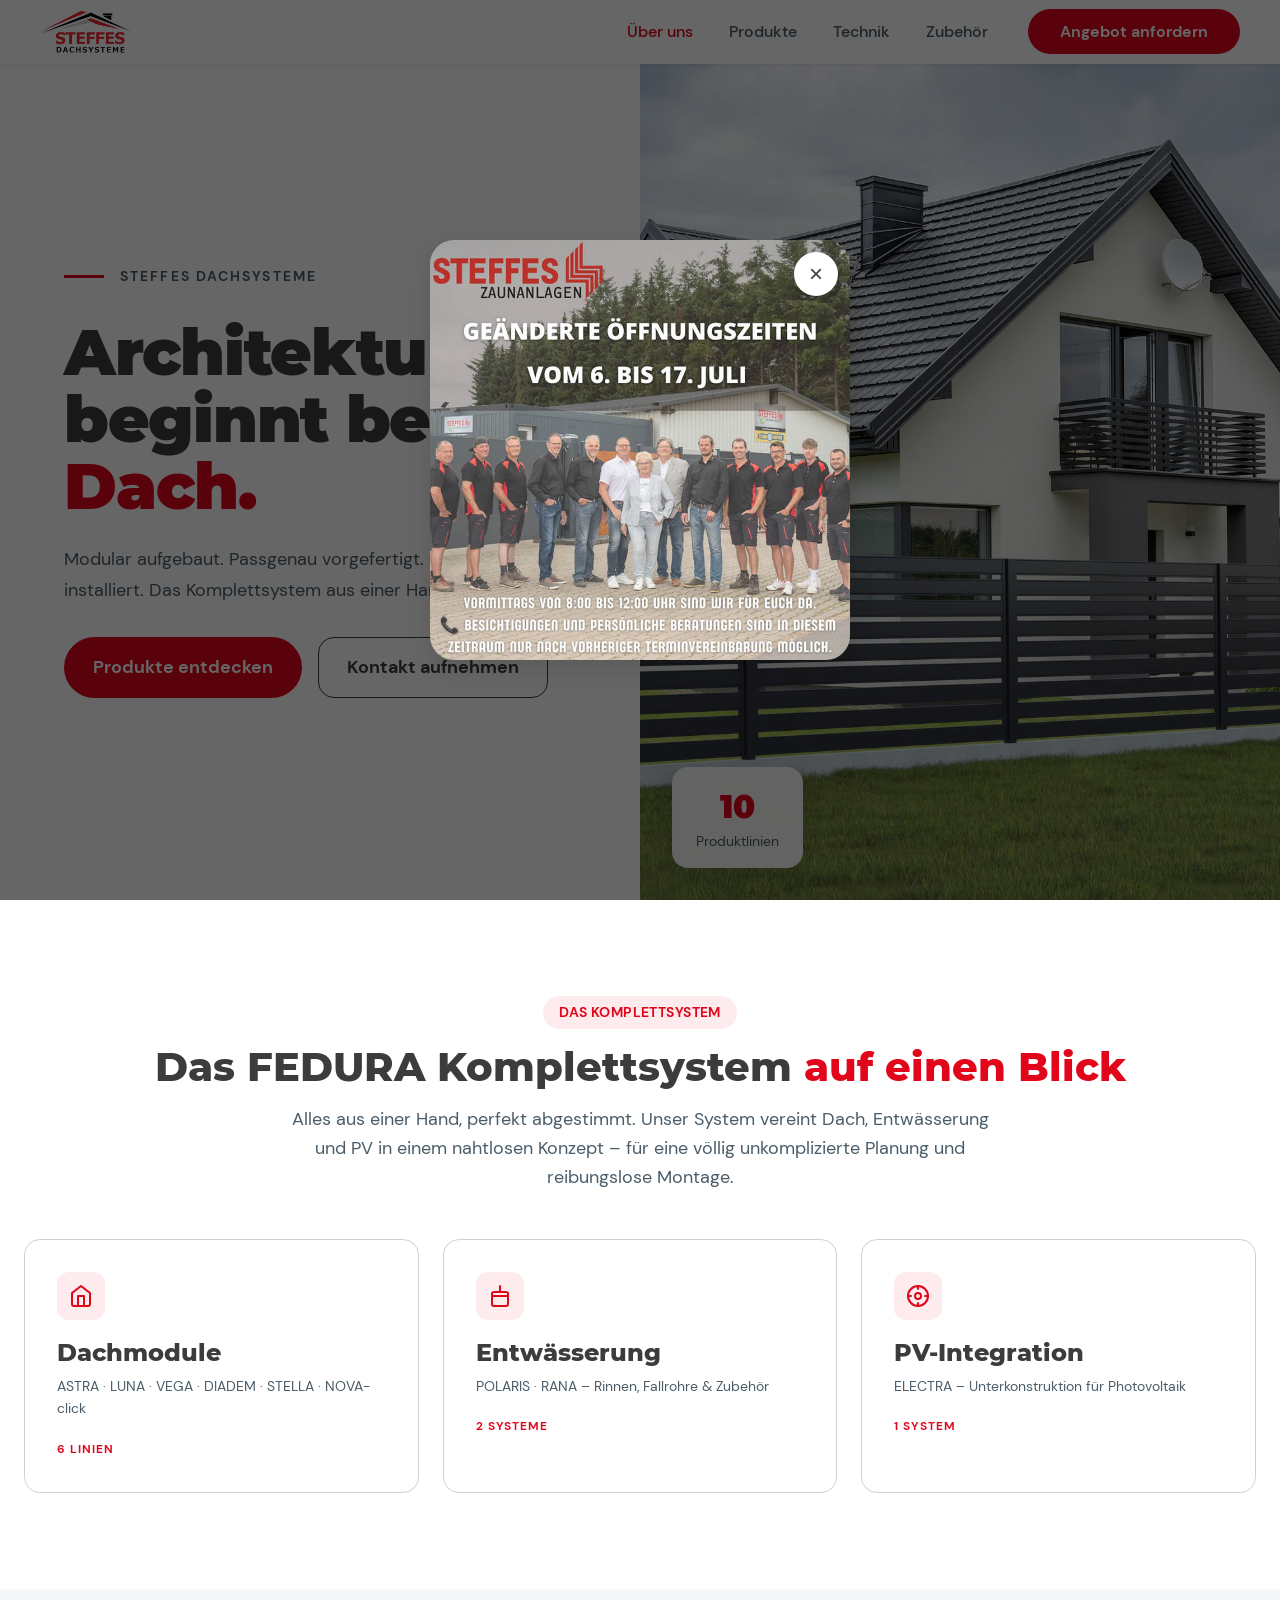
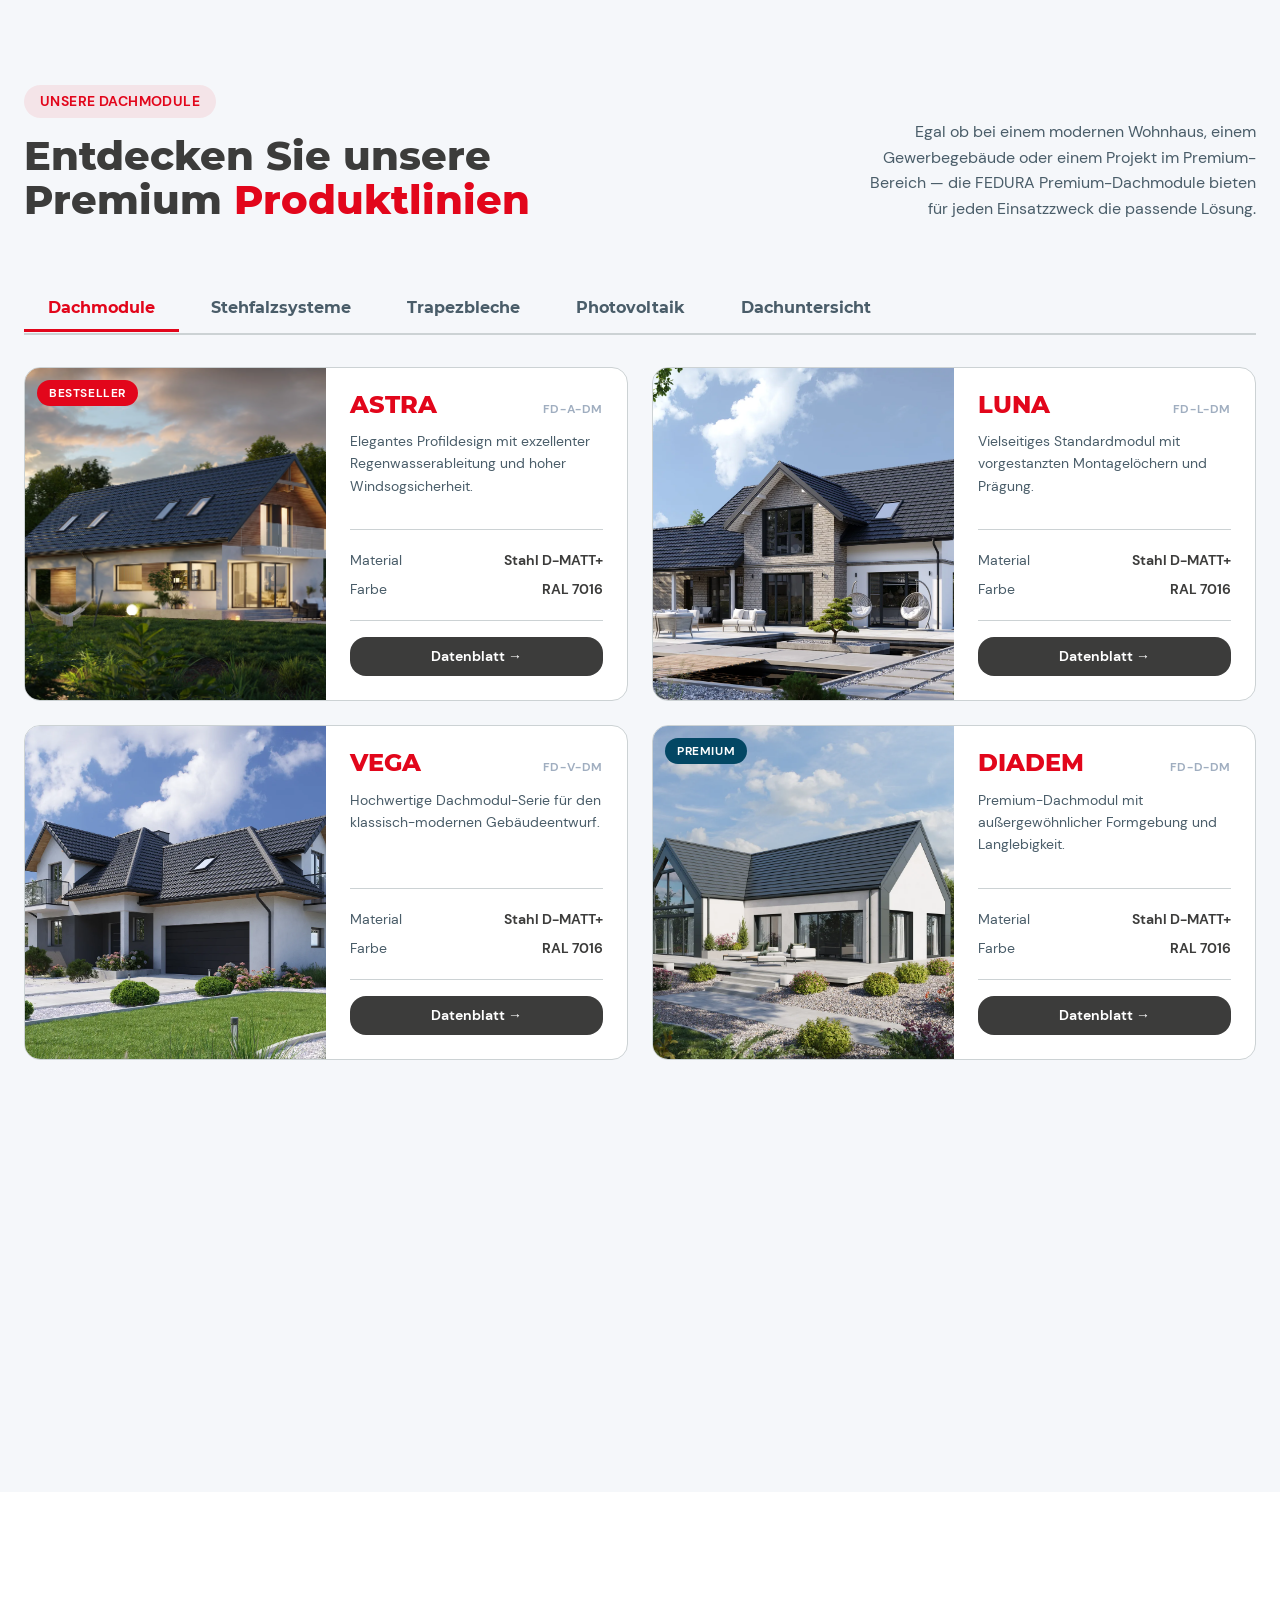
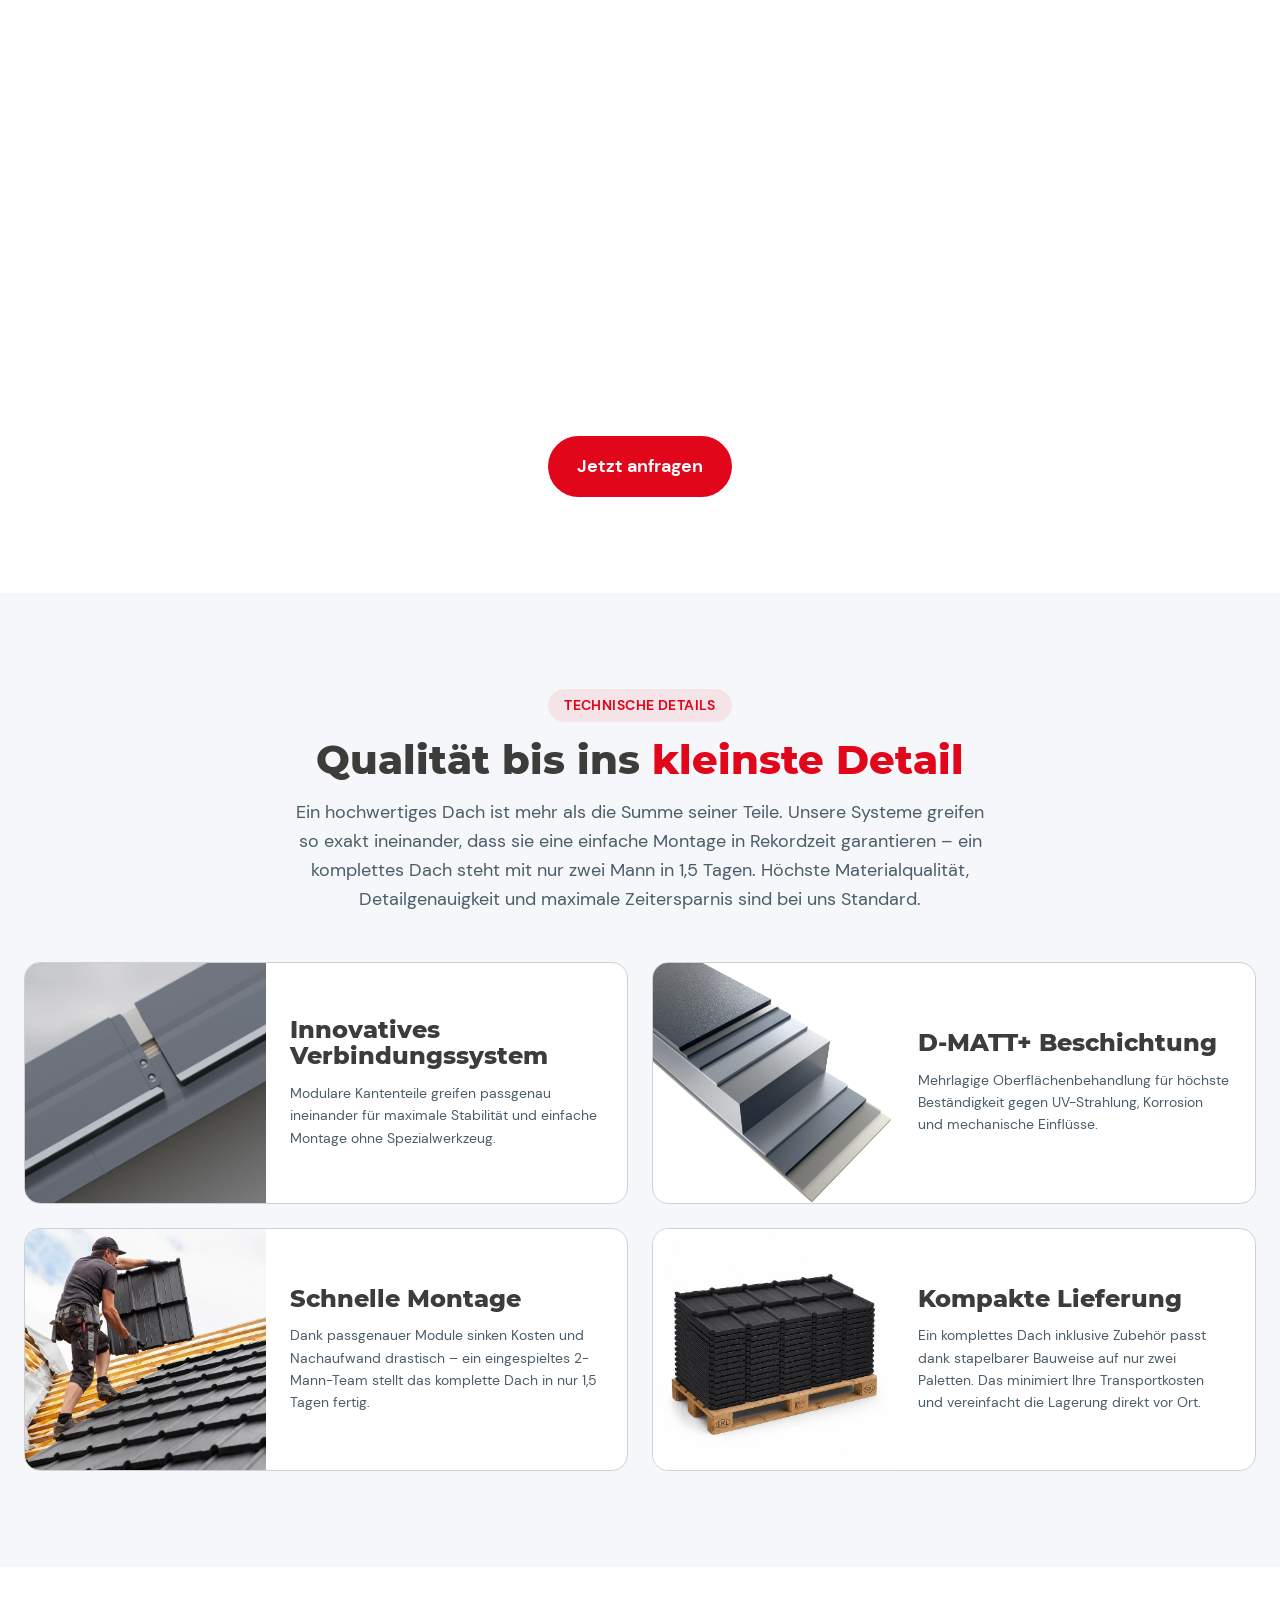
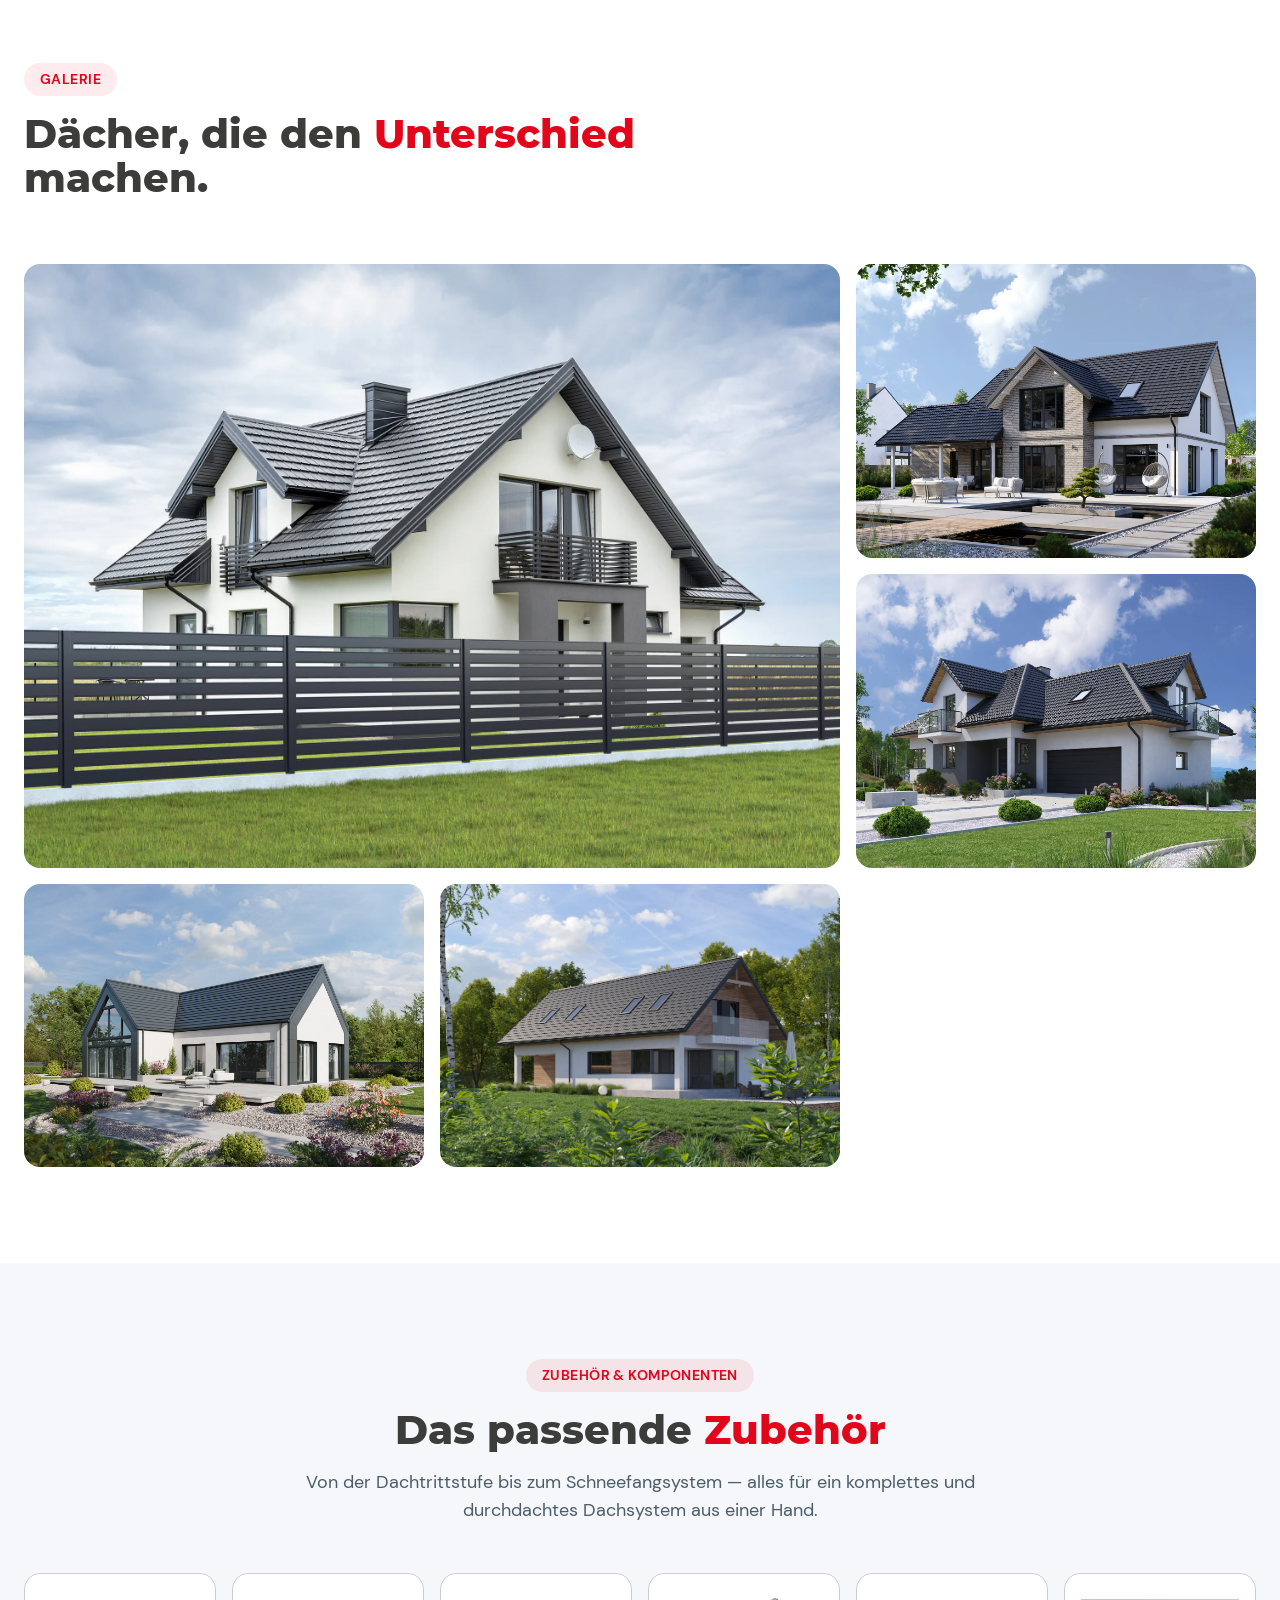
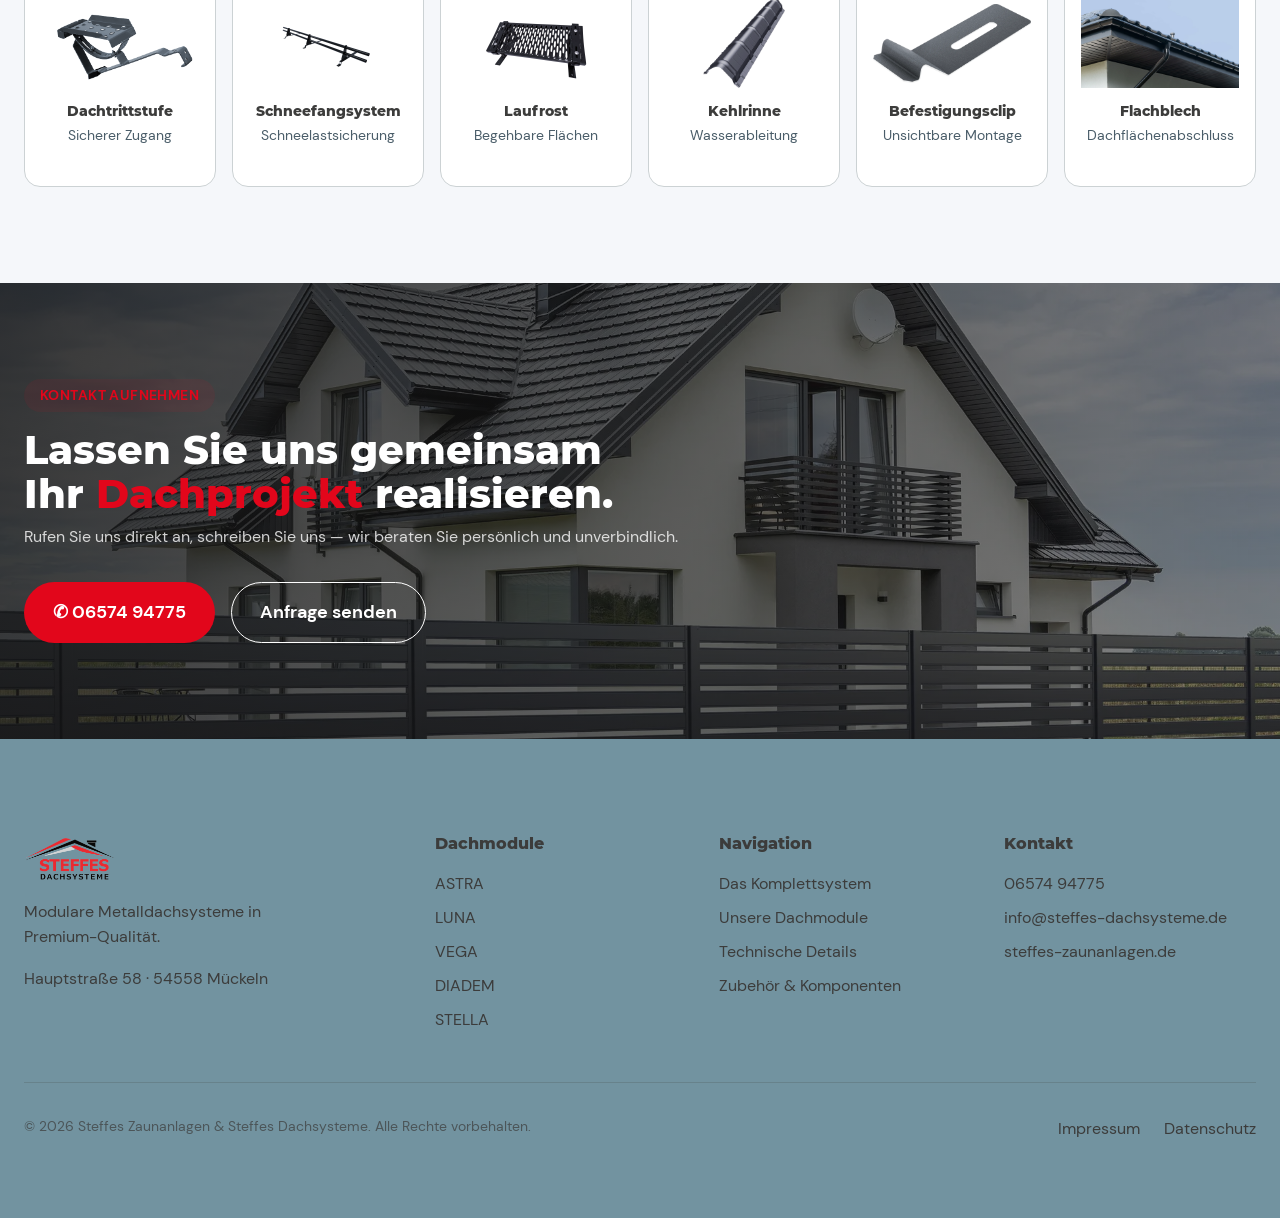
==== index.html @ bfab9d0d "fix(cache): Cache-Busting für CSS/JS via Query-Parameter (Issue #22) Nach dem Live-Deploy zeigte sic" ====
<!DOCTYPE html>
<html lang="de">
<head>
  <meta charset="UTF-8">
  <meta name="viewport" content="width=device-width, initial-scale=1.0">
  <meta name="description" content="Steffes Dachsysteme – Deutsche Handwerksqualität für modulare Metalldächer. Robust, langlebig und passgenau.">
  <title>Steffes Dachsysteme | Architektur beginnt beim Dach</title>
  <link rel="stylesheet" href="styles.css?v=20260708">

  <!-- Favicon -->
  <link rel="icon" href="images/Steffes Dachsysteme Logo freigestellt.svg" type="image/svg+xml">
  <link rel="icon" type="image/png" href="images/Steffes-dachsysteme-favicon-192px.png">
  <link rel="apple-touch-icon" href="images/Steffes-dachsysteme-favicon-192px.png">

  <!-- Canonical -->
  <link rel="canonical" href="https://steffes-dachsysteme.de/">

  <!-- Open Graph -->
  <meta property="og:type" content="website">
  <meta property="og:url" content="https://steffes-dachsysteme.de/">
  <meta property="og:title" content="Steffes Dachsysteme | Modulare Metalldächer in Premium-Qualität">
  <meta property="og:description" content="Deutsche Handwerksqualität für modulare Metalldächer. Robust, langlebig und passgenau – das FEDURA Komplettsystem aus einer Hand.">
  <meta property="og:image" content="https://steffes-dachsysteme.de/images/ASTRA-Dachmodule_Ambiente-05.webp">

  <!-- Twitter Card -->
  <meta name="twitter:card" content="summary_large_image">
  <meta name="twitter:title" content="Steffes Dachsysteme | Modulare Metalldächer">
  <meta name="twitter:description" content="Deutsche Handwerksqualität für modulare Metalldächer. Das FEDURA Komplettsystem aus einer Hand.">
  <meta name="twitter:image" content="https://steffes-dachsysteme.de/images/ASTRA-Dachmodule_Ambiente-05.webp">

  <!-- Schema.org LocalBusiness -->
  <script type="application/ld+json">
  {
    "@context": "https://schema.org",
    "@type": "LocalBusiness",
    "name": "Steffes Dachsysteme",
    "image": "https://steffes-dachsysteme.de/images/Steffes-dachsysteme-favicon-192px.png",
    "description": "Deutsche Handwerksqualität für modulare Metalldächer. Robust, langlebig und passgenau.",
    "url": "https://steffes-dachsysteme.de",
    "telephone": "+49657494775",
    "email": "info@steffes-dachsysteme.de",
    "address": {
      "@type": "PostalAddress",
      "streetAddress": "Hauptstraße 58",
      "addressLocality": "Mückeln",
      "postalCode": "54558",
      "addressCountry": "DE"
    }
  }
  </script>
</head>
<body>

  <nav class="nav" id="main-nav">
    <div class="nav__inner">
      <a href="#" class="nav__logo" id="logo-link">
        <img src="images/Steffes Dachsysteme Logo freigestellt.svg" alt="Steffes Dachsysteme Logo">
      </a>
      <ul class="nav__links" id="nav-links">
        <li><a href="#ueber" class="nav__link">Über uns</a></li>
        <li><a href="#produkte" class="nav__link">Produkte</a></li>
        <li><a href="#technik" class="nav__link">Technik</a></li>
        <li><a href="#zubehoer" class="nav__link">Zubehör</a></li>
        <li><a href="#kontakt" class="nav__cta">Angebot anfordern</a></li>
      </ul>
      <button class="nav__toggle" id="nav-toggle" aria-label="Menü öffnen">
        <span></span><span></span><span></span>
      </button>
    </div>
    <div class="nav__mobile" id="mobile-menu">
      <a href="#ueber" class="nav__mobile-link">Über uns</a>
      <a href="#produkte" class="nav__mobile-link">Produkte</a>
      <a href="#technik" class="nav__mobile-link">Technik</a>
      <a href="#zubehoer" class="nav__mobile-link">Zubehör</a>
      <a href="#kontakt" class="nav__mobile-link nav__cta">Angebot anfordern</a>
    </div>
  </nav>

  <!-- ===== HERO POPUP ===== -->
  <div class="hero-popup" id="hero-popup" role="dialog" aria-modal="true" aria-label="Geänderte Öffnungszeiten">
    <div class="hero-popup__backdrop" id="hero-popup-backdrop"></div>
    <div class="hero-popup__box">
      <button class="hero-popup__close" id="hero-popup-close" aria-label="Popup schließen" type="button">&times;</button>
      <img src="images/Hinweis-Oeffnungszeiten-Juli.png" alt="Geänderte Öffnungszeiten vom 6. bis 17. Juli" class="hero-popup__img">
    </div>
  </div>

  <!-- ===== HERO ===== -->
  <header class="hero-split" id="hero">
    <div class="hero-split__content">
      <div class="hero-split__inner">
        <div class="hero-split__kicker animate-in">
          <div class="kicker-line"></div>
          <span>STEFFES DACHSYSTEME</span>
        </div>
        <h1 class="hero-split__title animate-in">
          Architektur<br>
          beginnt beim<br>
          <span class="text-brand">Dach.</span>
        </h1>
        <p class="hero-split__desc animate-in">
          Modular aufgebaut. Passgenau vorgefertigt. Zeitsparend installiert.
          Das Komplettsystem aus einer Hand.
        </p>
        <div class="hero-split__actions animate-in">
          <a href="#produkte" class="btn btn--brand btn--large" id="hero-cta">Produkte entdecken</a>
          <a href="#kontakt" class="btn btn--outline btn--large" id="hero-contact">Kontakt aufnehmen</a>
        </div>
      </div>
    </div>
    <div class="hero-split__media">
      <img src="images/ASTRA-Dachmodule_Ambiente-05.webp" alt="ASTRA Dachmodule" class="hero-split__img">
      <div class="hero-split__media-overlay"></div>
      <div class="hero-split__floating-badge glass-card animate-in">
        <span class="floating-badge__number">10</span>
        <span class="floating-badge__label">Produktlinien</span>
      </div>
    </div>
  </header>

  <!-- ===== STATS BAR ===== -->
  <section class="badge-bar" id="ueber">
    <div class="container">
      <div class="badge-bar__grid">
        <div class="badge-bar__item animate-in"><div class="badge-bar__number" data-target="35">0</div><div class="badge-bar__text">Jahre<br>Erfahrung</div></div>
        <div class="badge-bar__divider"></div>
        <div class="badge-bar__item animate-in"><div class="badge-bar__number" data-target="4000">0</div><div class="badge-bar__text">Zufriedene<br>Kunden</div></div>
        <div class="badge-bar__divider"></div>
        <div class="badge-bar__item animate-in"><div class="badge-bar__number" data-target="3500">0</div><div class="badge-bar__text">Realisierte<br>Projekte</div></div>
        <div class="badge-bar__divider"></div>
        <div class="badge-bar__item animate-in"><div class="badge-bar__number" data-target="15">0</div><div class="badge-bar__text">Passionierte<br>Mitarbeiter</div></div>
      </div>
    </div>
  </section>

  <!-- ===== KOMPLETTSYSTEM ÜBERSICHT ===== -->
  <section class="section section--light" id="komplettsystem">
    <div class="container">
      <div class="section-header text-center animate-in">
        <span class="section-header__tag">Das Komplettsystem</span>
        <h2>Das FEDURA Komplettsystem <span class="text-brand">auf einen Blick</span></h2>
        <p class="section-header__desc">Alles aus einer Hand, perfekt abgestimmt. Unser System vereint Dach, Entwässerung und PV in einem nahtlosen Konzept – für eine völlig unkomplizierte Planung und reibungslose Montage.</p>
      </div>
      <div class="overview-grid">
        <div class="overview-card animate-in">
          <div class="overview-card__body">
            <div class="overview-card__icon">
              <svg width="24" height="24" viewBox="0 0 24 24" fill="none" stroke="currentColor" stroke-width="2" stroke-linecap="round" stroke-linejoin="round"><path d="M3 9l9-7 9 7v11a2 2 0 0 1-2 2H5a2 2 0 0 1-2-2z"/><polyline points="9 22 9 12 15 12 15 22"/></svg>
            </div>
            <h4>Dachmodule</h4>
            <p class="overview-card__list">ASTRA · LUNA · VEGA · DIADEM · STELLA · NOVA-click</p>
            <span class="overview-card__count">6 LINIEN</span>
          </div>
        </div>
        <div class="overview-card animate-in">
          <div class="overview-card__body">
            <div class="overview-card__icon">
              <svg width="24" height="24" viewBox="0 0 24 24" fill="none" stroke="currentColor" stroke-width="2" stroke-linecap="round" stroke-linejoin="round"><path d="M12 2v6"/><path d="M12 8H6a2 2 0 0 0-2 2v2h16v-2a2 2 0 0 0-2-2h-6z"/><path d="M4 12v8a2 2 0 0 0 2 2h12a2 2 0 0 0 2-2v-8"/></svg>
            </div>
            <h4>Entwässerung</h4>
            <p class="overview-card__list">POLARIS · RANA – Rinnen, Fallrohre & Zubehör</p>
            <span class="overview-card__count">2 SYSTEME</span>
          </div>
        </div>
        <div class="overview-card animate-in">
          <div class="overview-card__body">
            <div class="overview-card__icon">
              <svg width="24" height="24" viewBox="0 0 24 24" fill="none" stroke="currentColor" stroke-width="2" stroke-linecap="round" stroke-linejoin="round"><circle cx="12" cy="12" r="10"/><circle cx="12" cy="12" r="3"/><line x1="12" y1="2" x2="12" y2="5"/><line x1="12" y1="19" x2="12" y2="22"/><line x1="2" y1="12" x2="5" y2="12"/><line x1="19" y1="12" x2="22" y2="12"/></svg>
            </div>
            <h4>PV-Integration</h4>
            <p class="overview-card__list">ELECTRA – Unterkonstruktion für Photovoltaik</p>
            <span class="overview-card__count">1 SYSTEM</span>
          </div>
        </div>
      </div>
    </div>
  </section>

  <!-- ===== PREMIUM PRODUKTLINIEN ===== -->
  <section class="section section--gray" id="produkte">
    <div class="container">
      <div class="section-header animate-in">
        <div class="section-header__left">
          <span class="section-header__tag">Unsere Dachmodule</span>
          <h2>Entdecken Sie unsere Premium <span class="text-brand">Produktlinien</span></h2>
        </div>
        <p class="section-header__right-text">Egal ob bei einem modernen Wohnhaus, einem Gewerbegebäude oder einem Projekt im Premium-Bereich — die FEDURA Premium-Dachmodule bieten für jeden Einsatzzweck die passende Lösung.</p>
      </div>
      <div class="product-tabs">
        <div class="product-tabs__nav animate-in">
          <button class="product-tab active" data-tab="dachmodule">Dachmodule</button>
          <button class="product-tab" data-tab="stehfalz">Stehfalzsysteme</button>
          <button class="product-tab" data-tab="trapezbleche">Trapezbleche</button>
          <button class="product-tab" data-tab="photovoltaik">Photovoltaik</button>
          <button class="product-tab" data-tab="dachuntersicht">Dachuntersicht</button>
        </div>

        <div class="product-tabs__content active" id="tab-dachmodule">
          <div class="product-grid">
            <article class="product-tile animate-in" id="tile-astra">
              <div class="product-tile__img-wrap"><img src="images/ASTRA_Dachmodul_Ambiente-01.webp" alt="ASTRA" class="product-tile__img"><div class="product-tile__badge">Bestseller</div></div>
              <div class="product-tile__info"><div class="product-tile__header"><h3>ASTRA</h3><span class="product-tile__code">FD-A-DM</span></div><p>Elegantes Profildesign mit exzellenter Regenwasserableitung und hoher Windsogsicherheit.</p><div class="product-tile__specs"><div class="spec"><span class="spec__label">Material</span><span class="spec__value">Stahl D-MATT+</span></div><div class="spec"><span class="spec__label">Farbe</span><span class="spec__value">RAL 7016</span></div></div><a href="Kataloge/P-KA_AOS004_Metalldach_Layout_AS_2026-03-04.pdf" target="_blank" rel="noopener noreferrer" class="btn btn--primary btn--small">Datenblatt →</a></div>
            </article>
            <article class="product-tile animate-in" id="tile-luna">
              <div class="product-tile__img-wrap"><img src="images/LUNA_Dachmodul_Ambiente_01.webp" alt="LUNA" class="product-tile__img"></div>
              <div class="product-tile__info"><div class="product-tile__header"><h3>LUNA</h3><span class="product-tile__code">FD-L-DM</span></div><p>Vielseitiges Standardmodul mit vorgestanzten Montagelöchern und Prägung.</p><div class="product-tile__specs"><div class="spec"><span class="spec__label">Material</span><span class="spec__value">Stahl D-MATT+</span></div><div class="spec"><span class="spec__label">Farbe</span><span class="spec__value">RAL 7016</span></div></div><a href="Kataloge/P-KA_AOS004_Metalldach_Layout_AS_2026-03-04.pdf" target="_blank" rel="noopener noreferrer" class="btn btn--primary btn--small">Datenblatt →</a></div>
            </article>
            <article class="product-tile animate-in" id="tile-vega">
              <div class="product-tile__img-wrap"><img src="images/VEGA_Dachmodul_Ambiente-02.webp" alt="VEGA" class="product-tile__img"></div>
              <div class="product-tile__info"><div class="product-tile__header"><h3>VEGA</h3><span class="product-tile__code">FD-V-DM</span></div><p>Hochwertige Dachmodul-Serie für den klassisch-modernen Gebäudeentwurf.</p><div class="product-tile__specs"><div class="spec"><span class="spec__label">Material</span><span class="spec__value">Stahl D-MATT+</span></div><div class="spec"><span class="spec__label">Farbe</span><span class="spec__value">RAL 7016</span></div></div><a href="Kataloge/P-KA_AOS004_Metalldach_Layout_AS_2026-03-04.pdf" target="_blank" rel="noopener noreferrer" class="btn btn--primary btn--small">Datenblatt →</a></div>
            </article>
            <article class="product-tile animate-in" id="tile-diadem">
              <div class="product-tile__img-wrap"><img src="images/DIADEM_Dachmodul_Ambiente-01.webp" alt="DIADEM" class="product-tile__img"><div class="product-tile__badge product-tile__badge--teal">Premium</div></div>
              <div class="product-tile__info"><div class="product-tile__header"><h3>DIADEM</h3><span class="product-tile__code">FD-D-DM</span></div><p>Premium-Dachmodul mit außergewöhnlicher Formgebung und Langlebigkeit.</p><div class="product-tile__specs"><div class="spec"><span class="spec__label">Material</span><span class="spec__value">Stahl D-MATT+</span></div><div class="spec"><span class="spec__label">Farbe</span><span class="spec__value">RAL 7016</span></div></div><a href="Kataloge/P-KA_AOS004_Metalldach_Layout_AS_2026-03-04.pdf" target="_blank" rel="noopener noreferrer" class="btn btn--primary btn--small">Datenblatt →</a></div>
            </article>
            <article class="product-tile animate-in" id="tile-stella">
              <div class="product-tile__img-wrap"><img src="images/STELLA_Dachmodul_Ambiente_Detail-02.webp" alt="STELLA" class="product-tile__img"></div>
              <div class="product-tile__info"><div class="product-tile__header"><h3>STELLA</h3><span class="product-tile__code">FD-S-DM</span></div><p>Kompaktes Dachmodul für detaillierte architektonische Anforderungen.</p><div class="product-tile__specs"><div class="spec"><span class="spec__label">Material</span><span class="spec__value">Stahl D-MATT+</span></div><div class="spec"><span class="spec__label">Farbe</span><span class="spec__value">RAL 7016</span></div></div><a href="Kataloge/P-KA_AOS004_Metalldach_Layout_AS_2026-03-04.pdf" target="_blank" rel="noopener noreferrer" class="btn btn--primary btn--small">Datenblatt →</a></div>
            </article>
          </div>
        </div>

        <div class="product-tabs__content" id="tab-stehfalz">
          <div class="product-grid">
            <article class="product-tile animate-in" id="tile-nova">
              <div class="product-tile__img-wrap"><img src="images/NOVA-click_Stehfalz_Ambiente-01.webp" alt="NOVA-click" class="product-tile__img"><div class="product-tile__badge">Innovation</div></div>
              <div class="product-tile__info"><div class="product-tile__header"><h3>NOVA-click</h3><span class="product-tile__code">Stehfalz</span></div><p>Innovatives Click-System für schnelle Montage. Erhältlich in Standard, Trapez und Mikrowellen-Profil.</p><div class="product-tile__specs"><div class="spec"><span class="spec__label">System</span><span class="spec__value">Click-Verbindung</span></div><div class="spec"><span class="spec__label">Profile</span><span class="spec__value">6 Varianten</span></div></div><a href="Kataloge/NOVA Click.pdf" target="_blank" rel="noopener noreferrer" class="btn btn--primary btn--small">Datenblatt →</a></div>
            </article>
          </div>
        </div>

         <div class="product-tabs__content" id="tab-trapezbleche">
          <div class="product-grid">
            <article class="product-tile animate-in" id="tile-trapez">
              <div class="product-tile__img-wrap"><img src="images/trapezbleche.webp" alt="Trapezbleche" class="product-tile__img"><div class="product-tile__badge">Innovation</div></div>
              <div class="product-tile__info"><div class="product-tile__header"><h3>Trapezbleche</h3><span class="product-tile__code">TRB/FEB</span></div><p>Robuste Profilbleche für hohe Tragfähigkeit. Erhältlich als Dach- und Fassadenprofil in verschiedenen Trapez- und Wellenformen.</p><div class="product-tile__specs"><div class="spec"><span class="spec__label">Befestigung</span><span class="spec__value">Profile</span></div><div class="spec"><span class="spec__label">Garantie</span><span class="spec__value">30 Jahre</span></div></div><a href="Kataloge/P-KA_AOS004_Metalldach_Layout_AS_2026-03-04.pdf" target="_blank" rel="noopener noreferrer" class="btn btn--primary btn--small">Datenblatt →</a></div>
            </article>
          </div>
        </div>

        <div class="product-tabs__content" id="tab-photovoltaik">
          <div class="product-grid">
            <article class="product-tile animate-in" id="tile-electra">
              <div class="product-tile__img-wrap"><img src="images/ELECTRA_Unterkonsturktion-PV-Anlage_Ambiente-01.webp" alt="ELECTRA" class="product-tile__img"><div class="product-tile__badge product-tile__badge--teal">Solar</div></div>
              <div class="product-tile__info"><div class="product-tile__header"><h3>ELECTRA</h3><span class="product-tile__code">PV-Integration</span></div><p>Professionelle Unterkonstruktion für nahtlose Integration von Photovoltaik-Anlagen.</p><div class="product-tile__specs"><div class="spec"><span class="spec__label">Typ</span><span class="spec__value">PV-Unterkonstruktion</span></div><div class="spec"><span class="spec__label">Kompatibel</span><span class="spec__value">Alle Module</span></div></div><a href="Kataloge/P-KA_AOS004_Metalldach_Layout_AS_2026-03-04.pdf" target="_blank" rel="noopener noreferrer" class="btn btn--primary btn--small">Details →</a></div>
          </div>
        </div>
 <div class="product-tabs__content" id="tab-dachuntersicht">
          <div class="product-grid">
            
            <article class="product-tile animate-in" id="tile-mira">
              <div class="product-tile__img-wrap"><img src="images/MIRA_Stahldachuntersicht_Ambiente-01.webp" alt="MIRA" class="product-tile__img"></div>
              <div class="product-tile__info"><div class="product-tile__header"><h3>MIRA</h3><span class="product-tile__code">Untersicht</span></div><p>Stahldachuntersicht mit Grund- und Belüftungspaneelen für perfekten Abschluss.</p><div class="product-tile__specs"><div class="spec"><span class="spec__label">Typ</span><span class="spec__value">Untersicht-Paneel</span></div><div class="spec"><span class="spec__label">Paneele</span><span class="spec__value">Grund + Belüftung</span></div></div><a href="Kataloge/P-KA_AOS004_Metalldach_Layout_AS_2026-03-04.pdf" target="_blank" rel="noopener noreferrer" class="btn btn--primary btn--small">Details →</a></div>
            </article>

      </div>
    </div>
  </section>

  <!-- ===== VIER SCHRITTE ZUM TRAUMDACH ===== -->
  <section class="section section--light" id="schritte">
    <div class="container">
      <div class="section-header text-center animate-in">
        <span class="section-header__tag">Unser Vorgehen</span>
        <h2>In vier Schritten <span class="text-brand">zum Traumdach</span></h2>
      </div>
      <div class="steps-grid">
        <div class="step-card animate-in">
          <span class="step-number">01</span>
          <h4>Beratung</h4>
          <p>Wir besprechen Ihre Anforderungen und erarbeiten ein individuelles Konzept.</p>
        </div>
        <div class="step-card animate-in">
          <span class="step-number">02</span>
          <h4>Planung</h4>
          <p>Materialberechnung nach präzisem Kunden Aufmaß</p>
        </div>
        <div class="step-card animate-in">
          <span class="step-number">03</span>
          <h4>Produktion</h4>
          <p>Die passgenau geplanten Bauteile werden nun mit hochwertigen Materialien vorgefertigt.</p>
        </div>
        <div class="step-card animate-in">
          <span class="step-number">04</span>
          <h4>Lieferung</h4>
          <p>Termingerechte Lieferung direkt zu Ihrem Betrieb. Sichere Logistik für den reibungslosen Fortschritt des Bauprojekts.</p>
        </div>
      </div>
      <div class="text-center animate-in" style="margin-top: var(--space-10);">
        <a href="#kontakt" class="btn btn--brand btn--large">Jetzt anfragen</a>
      </div>
    </div>
  </section>

  <!-- ===== TECHNIK / QUALITÄT ===== -->
  <section class="section section--gray" id="technik">
    <div class="container">
      <div class="section-header text-center animate-in">
        <span class="section-header__tag">Technische Details</span>
        <h2>Qualität bis ins <span class="text-brand">kleinste Detail</span></h2>
        <p class="section-header__desc">Ein hochwertiges Dach ist mehr als die Summe seiner Teile. Unsere Systeme greifen so exakt ineinander, dass sie eine einfache Montage in Rekordzeit garantieren – ein komplettes Dach steht mit nur zwei Mann in 1,5 Tagen. Höchste Materialqualität, Detailgenauigkeit und maximale Zeitersparnis sind bei uns Standard.</p>
      </div>
      <div class="tech-grid">
        <div class="tech-card animate-in"><div class="tech-card__img-wrap"><img src="images/Modulare-Kantenteile_Innovatives_Verbindungssystem_Detail-01.webp" alt="Verbindungssystem" class="tech-card__img"></div><div class="tech-card__content"><h4>Innovatives Verbindungssystem</h4><p>Modulare Kantenteile greifen passgenau ineinander für maximale Stabilität und einfache Montage ohne Spezialwerkzeug.</p></div></div>
        <div class="tech-card animate-in"><div class="tech-card__img-wrap"><img src="images/Schema_D-MATTPLUS-Beschichtung_Freisteller-01.webp" alt="D-MATT+ Beschichtung" class="tech-card__img"></div><div class="tech-card__content"><h4>D-MATT+ Beschichtung</h4><p>Mehrlagige Oberflächenbehandlung für höchste Beständigkeit gegen UV-Strahlung, Korrosion und mechanische Einflüsse.</p></div></div>
        <div class="tech-card animate-in"><div class="tech-card__img-wrap"><img src="images/Montage_Dach.webp" alt="Montage" class="tech-card__img"></div><div class="tech-card__content"><h4>Schnelle Montage</h4><p>Dank passgenauer Module sinken Kosten und Nachaufwand drastisch – ein eingespieltes 2-Mann-Team stellt das komplette Dach in nur 1,5 Tagen fertig.</p></div></div>
      <div class="tech-card animate-in"><div class="tech-card__img-wrap"><img src="images/Module_Lieferung.webp" alt="Lieferung" class="tech-card__img"></div><div class="tech-card__content"><h4>Kompakte Lieferung</h4><p>Ein komplettes Dach inklusive Zubehör passt dank stapelbarer Bauweise auf nur zwei Paletten. Das minimiert Ihre Transportkosten und vereinfacht die Lagerung direkt vor Ort.</p></div></div>
      
      </div>
    </div>
  </section>

  <!-- ===== GALERIE ===== -->
  <section class="section section--light" id="galerie">
    <div class="container">
      <div class="section-header animate-in">
        <div class="section-header__left">
          <span class="section-header__tag">Galerie</span>
          <h2>Dächer, die den <span class="text-brand">Unterschied</span> machen.</h2>
        </div>
      </div>
      <div class="gallery-grid">
        <div class="gallery-item gallery-item--large animate-in">
          <img src="images/ASTRA-Dachmodule_Ambiente-05.webp" alt="Dachprojekt Referenz 1" class="gallery-item__img">
        </div>
        <div class="gallery-item animate-in">
          <img src="images/LUNA_Dachmodul_Ambiente_01.webp" alt="Dachprojekt Referenz 2" class="gallery-item__img">
        </div>
        <div class="gallery-item animate-in">
          <img src="images/VEGA_Dachmodul_Ambiente-02.webp" alt="Dachprojekt Referenz 3" class="gallery-item__img">
        </div>
        <div class="gallery-item animate-in">
          <img src="images/DIADEM_Dachmodul_Ambiente-01.webp" alt="Dachprojekt Referenz 4" class="gallery-item__img">
        </div>
        <div class="gallery-item animate-in">
          <img src="images/ASTRA_Dachmodul_Ambiente-03.webp" alt="Dachprojekt Referenz 5" class="gallery-item__img">
        </div>
      </div>
    </div>
  </section>

  <!-- ===== ZUBEHÖR ===== -->
  <section class="section section--gray" id="zubehoer">
    <div class="container">
      <div class="section-header text-center animate-in">
        <span class="section-header__tag">Zubehör & Komponenten</span>
        <h2>Das passende <span class="text-brand">Zubehör</span></h2>
        <p class="section-header__desc">Von der Dachtrittstufe bis zum Schneefangsystem — alles für ein komplettes und durchdachtes Dachsystem aus einer Hand.</p>
      </div>
      <div class="accessory-grid">
        <div class="accessory-card animate-in"><img src="images/Dachzubehör_Dachtrittstufe_Freisteller.png" alt="Dachtrittstufe"><h5>Dachtrittstufe</h5><p class="text-muted text-sm">Sicherer Zugang</p></div>
        <div class="accessory-card animate-in"><img src="images/Dachzubehoer_Schneefangsystem_FD-ZUB-SFG_Freisteller-01.webp" alt="Schneefangsystem"><h5>Schneefangsystem</h5><p class="text-muted text-sm">Schneelastsicherung</p></div>
        <div class="accessory-card animate-in"><img src="images/Dachzubehoer_Laufrost_FD-ZUB-LR_Freisteller-01.webp" alt="Laufrost"><h5>Laufrost</h5><p class="text-muted text-sm">Begehbare Flächen</p></div>
        <div class="accessory-card animate-in"><img src="images/Firstziegel gerade FD-A-FZG_DMatt7016_Freisteller-01.webp" alt="Kehlrinne"><h5>Kehlrinne</h5><p class="text-muted text-sm">Wasserableitung</p></div>
        <div class="accessory-card animate-in"><img src="images/Dachzubehoer_Befestigungsclip_FD-ZUB-BC_Freisteller-01.webp" alt="Befestigungsclip"><h5>Befestigungsclip</h5><p class="text-muted text-sm">Unsichtbare Montage</p></div>
        <div class="accessory-card animate-in"><img src="images/POLARIS_Entwaesserungssystem_Ambiente-02.webp" alt="Flachblech"><h5>Flachblech</h5><p class="text-muted text-sm">Dachflächenabschluss</p></div>
      </div>
    </div>
  </section>

  <!-- ===== CTA BAR ===== -->
  <section class="section cta-bar" id="kontakt">
    <div class="container">
      <div class="cta-bar__inner animate-in">
        <div class="cta-bar__content">
          <span class="section-header__tag">Kontakt aufnehmen</span>
          <h2 class="text-white">Lassen Sie uns gemeinsam<br>Ihr <em class="text-brand">Dachprojekt</em> realisieren.</h2>
          <p class="cta-bar__desc">Rufen Sie uns direkt an, schreiben Sie uns — wir beraten Sie persönlich und unverbindlich.</p>
          <div class="cta-bar__actions">
            <a href="tel:+49657494775" class="btn btn--brand btn--large" id="cta-phone">✆ 06574 94775</a>
            <a href="mailto:info@steffes-dachsysteme.de" class="btn btn--outline-white btn--large" id="cta-email">Anfrage senden</a>
          </div>
        </div>
      </div>
    </div>
  </section>

  <!-- ===== FOOTER ===== -->
  <footer class="footer">
    <div class="container">
      <div class="footer__grid">
        <div class="footer__col footer__col--brand">
          <img src="images/Steffes Logo freigestellt.png" alt="Steffes Dachsysteme" class="footer__logo">
          <p>Modulare Metalldachsysteme in<br>Premium-Qualität.</p>
          <p style="margin-top: 1rem;">Hauptstraße 58 · 54558 Mückeln</p>
        </div>
        <div class="footer__col"><h5 class="footer__heading">Dachmodule</h5><a href="#produkte" class="footer__link">ASTRA</a><a href="#produkte" class="footer__link">LUNA</a><a href="#produkte" class="footer__link">VEGA</a><a href="#produkte" class="footer__link">DIADEM</a><a href="#produkte" class="footer__link">STELLA</a></div>
        <!--<div class="footer__col"><h5 class="footer__heading">Systeme</h5><a href="#" class="footer__link">NOVA-click Stehfalz</a><a href="#" class="footer__link">ELECTRA PV</a><a href="#" class="footer__link">POLARIS Entwässerung</a><a href="#" class="footer__link">RANA Entwässerung</a><a href="#" class="footer__link">MIRA Untersicht</a></div>-->
        <div class="footer__col"><h5 class="footer__heading">Navigation</h5><a href="#ueber" class="footer__link">Das Komplettsystem</a><a href="#produkte" class="footer__link">Unsere Dachmodule</a><a href="#technik" class="footer__link">Technische Details</a><a href="#zubehoer" class="footer__link">Zubehör &amp; Komponenten</a></div>
        <div class="footer__col"><h5 class="footer__heading">Kontakt</h5><a href="tel:+49657494775" class="footer__link">06574 94775</a><a href="mailto:info@steffes-dachsysteme.de" class="footer__link">info@steffes-dachsysteme.de</a><a href="https://steffes-zaunanlagen.de" class="footer__link">steffes-zaunanlagen.de</a></div>
      </div>
      <div class="footer__bottom">
        <p class="footer__copyright">© 2026 Steffes Zaunanlagen & Steffes Dachsysteme. Alle Rechte vorbehalten.</p>
        <div class="footer__legal"><a href="Impressum-dachsysteme.html" class="footer__link">Impressum</a><a href="Datenschutz-dachsysteme.html" class="footer__link">Datenschutz</a></div>
      </div>
    </div>
  </footer>

  <script src="script.js?v=20260708"></script>
</body>
</html>
---- styles.css ----
/* ============================================
   STEFFES DACHSYSTEME – Komplettes Stylesheet
   Design System + Landing Page Styles
   ============================================ */

/* --- Lokale Fonts --- */
@font-face { font-family: 'Montserrat'; src: url('Fonts/Montserrat/montserrat-v15-latin-regular.woff2') format('woff2'); font-weight: 400; font-style: normal; font-display: swap; }
@font-face { font-family: 'Montserrat'; src: url('Fonts/Montserrat/montserrat-v15-latin-italic.woff2') format('woff2'); font-weight: 400; font-style: italic; font-display: swap; }
@font-face { font-family: 'Montserrat'; src: url('Fonts/Montserrat/montserrat-v15-latin-200.woff2') format('woff2'); font-weight: 200; font-style: normal; font-display: swap; }
@font-face { font-family: 'Montserrat'; src: url('Fonts/Montserrat/montserrat-v15-latin-300.woff2') format('woff2'); font-weight: 300; font-style: normal; font-display: swap; }
@font-face { font-family: 'Montserrat'; src: url('Fonts/Montserrat/montserrat-v15-latin-500.woff2') format('woff2'); font-weight: 500; font-style: normal; font-display: swap; }
@font-face { font-family: 'Montserrat'; src: url('Fonts/Montserrat/montserrat-v15-latin-600.woff2') format('woff2'); font-weight: 600; font-style: normal; font-display: swap; }
@font-face { font-family: 'Montserrat'; src: url('Fonts/Montserrat/montserrat-v15-latin-700.woff2') format('woff2'); font-weight: 700; font-style: normal; font-display: swap; }
@font-face { font-family: 'Montserrat'; src: url('Fonts/Montserrat/montserrat-v15-latin-800.woff2') format('woff2'); font-weight: 800; font-style: normal; font-display: swap; }
@font-face { font-family: 'Montserrat'; src: url('Fonts/Montserrat/montserrat-v15-latin-900.woff2') format('woff2'); font-weight: 900; font-style: normal; font-display: swap; }
@font-face { font-family: 'DM Sans'; src: url('Fonts/dm-sans-cufonfonts/DMSans-Regular.ttf') format('truetype'); font-weight: 400; font-style: normal; font-display: swap; }
@font-face { font-family: 'DM Sans'; src: url('Fonts/dm-sans-cufonfonts/DMSans-Italic.ttf') format('truetype'); font-weight: 400; font-style: italic; font-display: swap; }
@font-face { font-family: 'DM Sans'; src: url('Fonts/dm-sans-cufonfonts/DMSans-Medium.ttf') format('truetype'); font-weight: 500; font-style: normal; font-display: swap; }
@font-face { font-family: 'DM Sans'; src: url('Fonts/dm-sans-cufonfonts/DMSans-MediumItalic.ttf') format('truetype'); font-weight: 500; font-style: italic; font-display: swap; }
@font-face { font-family: 'DM Sans'; src: url('Fonts/dm-sans-cufonfonts/DMSans-Bold.ttf') format('truetype'); font-weight: 700; font-style: normal; font-display: swap; }
@font-face { font-family: 'DM Sans'; src: url('Fonts/dm-sans-cufonfonts/DMSans-BoldItalic.ttf') format('truetype'); font-weight: 700; font-style: italic; font-display: swap; }

/* --- CSS Custom Properties (Design Tokens) --- */
:root {
  /* Brand Colors */
  --brand-color: #e2061b;
  --brand-color-hover: #c00517;
  --brand-color-light: rgba(226, 6, 27, 0.08);

  /* Neutral Colors */
  --body-background: #f5f7fa;
  --body-text: #3c3c3b;
  --headings: #3c3c3b;
  --text-muted: #4a5d69;
  --text-light: #a0aec0;
  --white: #ffffff;
  --borders: #ccd2d4;

  /* Background Colors */
  --bg-dark: #3c3c3b;
  --bg-teal: #7293a0;
  --bg-deep: #034764;
  --bg-light-gray: #f5f7fa;
  --bg-white: #ffffff;

  /* Typography */
  --font-heading: 'Montserrat', sans-serif;
  --font-body: 'DM Sans', sans-serif;

  /* Font Sizes */
  --text-xs: 0.75rem;
  --text-sm: 0.875rem;
  --text-base: 1rem;
  --text-md: 1.125rem;
  --text-lg: 1.25rem;
  --text-xl: 1.5rem;
  --text-2xl: 2rem;
  --text-3xl: 2.5rem;
  --text-4xl: 3rem;
  --text-5xl: 3.75rem;

  /* Spacing */
  --space-1: 0.25rem;
  --space-2: 0.5rem;
  --space-3: 0.75rem;
  --space-4: 1rem;
  --space-5: 1.25rem;
  --space-6: 1.5rem;
  --space-8: 2rem;
  --space-10: 2.5rem;
  --space-12: 3rem;
  --space-16: 4rem;
  --space-20: 5rem;
  --space-24: 6rem;

  /* Border Radius */
  --radius-sm: 0.375rem;
  --radius-md: 0.75rem;
  --radius-lg: 1rem;
  --radius-xl: 1.5rem;
  --radius-pill: 1.9375rem;

  /* Shadows */
  --shadow-sm: 0 1px 3px rgba(0, 0, 0, 0.08);
  --shadow-md: 0 4px 12px rgba(0, 0, 0, 0.1);
  --shadow-lg: 0 8px 24px rgba(0, 0, 0, 0.12);
  --shadow-brand: 0 4px 16px rgba(226, 6, 27, 0.2);

  /* Transitions */
  --transition-fast: 0.2s ease-in-out;
  --transition-medium: 0.3s ease;
  --transition-slow: 0.5s ease;

  /* Container */
  --container-max: 1280px;
  --container-padding: 1.5rem;

  /* Section Spacing */
  --section-padding: 6rem;
}

/* --- Reset & Base --- */
*, *::before, *::after {
  box-sizing: border-box;
  margin: 0;
  padding: 0;
}

html {
  scroll-behavior: smooth;
}

body {
  background-color: var(--body-background);
  color: var(--body-text);
  font-family: var(--font-body);
  font-size: 100%;
  font-weight: 400;
  line-height: 1.5;
  -webkit-font-smoothing: antialiased;
  -moz-osx-font-smoothing: grayscale;
}

body.hero-popup-open {
  overflow: hidden;
}

img {
  max-width: 100%;
  height: auto;
  display: block;
}

a {
  color: var(--text-muted);
  text-decoration: none;
  transition: color var(--transition-fast);
}

a:hover {
  color: var(--brand-color);
}

/* --- Typography --- */
h1, h2, h3, h4, h5, h6 {
  font-family: var(--font-heading);
  color: var(--headings);
  font-weight: 800;
  line-height: 1.15;
  margin: 0 0 1rem;
}

h1 { font-size: var(--text-4xl); }
h2 { font-size: var(--text-3xl); line-height: 1.1; }
h3 { font-size: var(--text-2xl); line-height: 1.1; }
h4 { font-size: var(--text-xl); line-height: 1.1; }
h5 { font-size: var(--text-lg); line-height: 1.1; }

p {
  margin-bottom: 1rem;
  line-height: 1.6;
}

.text-brand { color: var(--brand-color); }
.text-white { color: var(--white); }
.text-muted { color: var(--text-muted); }
.text-sm { font-size: var(--text-sm); }

/* --- Container --- */
.container {
  width: 100%;
  max-width: var(--container-max);
  margin: 0 auto;
  padding: 0 var(--container-padding);
}

/* --- Sections --- */
.section {
  padding: var(--section-padding) 0;
}

.section--light {
  background-color: var(--bg-white);
}

.section--gray {
  background-color: var(--bg-light-gray);
}

.section--dark {
  background-color: var(--bg-dark);
}

.section--teal {
  background-color: var(--bg-teal);
}

/* --- Buttons --- */
.btn {
  display: inline-block;
  font-family: var(--font-body);
  font-weight: 600;
  text-align: center;
  text-decoration: none;
  cursor: pointer;
  border: 1px solid transparent;
  border-radius: var(--radius-lg);
  padding: 0.8rem 1.3rem;
  font-size: var(--text-base);
  transition: color var(--transition-fast), background-color var(--transition-fast), border-color var(--transition-fast);
}

.btn--primary {
  background-color: var(--bg-dark);
  color: var(--white);
}
.btn--primary:hover {
  background-color: transparent;
  border-color: var(--bg-dark);
  color: var(--bg-dark);
}

.btn--brand {
  background-color: var(--brand-color);
  color: var(--white);
  border-radius: var(--radius-pill);
}
.btn--brand:hover {
  background-color: var(--bg-deep);
  color: var(--white);
}

.btn--outline {
  background-color: transparent;
  border-color: var(--bg-dark);
  color: var(--bg-dark);
}
.btn--outline:hover {
  background-color: var(--bg-dark);
  color: var(--white);
}

.btn--white {
  background-color: var(--white);
  color: var(--bg-dark);
}
.btn--white:hover {
  background-color: rgba(255, 255, 255, 0.85);
  color: var(--brand-color);
}

.btn--dark {
  background-color: var(--bg-dark);
  color: var(--white);
  border-radius: var(--radius-pill);
}
.btn--dark:hover {
  background-color: rgba(60, 60, 59, 0.85);
  color: var(--white);
}

.btn--outline-white {
  background-color: transparent;
  border: 1px solid var(--white);
  color: var(--white);
  border-radius: var(--radius-pill);
}
.btn--outline-white:hover {
  background-color: var(--white);
  color: var(--brand-color);
}

.btn--large {
  padding: 1rem 1.75rem;
  font-size: var(--text-md);
}

.btn--small {
  padding: 0.5rem 0.75rem;
  font-size: var(--text-sm);
}

/* --- Utility Classes --- */
.text-center { text-align: center; }
.text-left { text-align: left; }
.mx-auto { margin-left: auto; margin-right: auto; }

/* --- Navigation --- */
.nav {
  position: fixed;
  top: 0;
  left: 0;
  right: 0;
  z-index: 1000;
  background-color: var(--bg-white);
  padding: 0.5rem 2.5rem;
  box-shadow: var(--shadow-sm);
  transition: background-color var(--transition-fast), box-shadow var(--transition-fast);
}

.nav--scrolled {
  background: rgba(255, 255, 255, 0.97);
  backdrop-filter: blur(12px);
  box-shadow: var(--shadow-md);
}

.nav__inner {
  display: flex;
  align-items: center;
  justify-content: space-between;
  max-width: 80rem;
  margin: 0 auto;
}

.nav__logo img {
  height: 3rem;
}

.nav__links {
  display: flex;
  align-items: center;
  gap: var(--space-1);
  list-style: none;
}

.nav__link {
  color: var(--text-muted);
  padding: 0.75rem 1rem;
  font-weight: 500;
  transition: color var(--transition-fast);
}

.nav__link:hover,
.nav__link--active {
  color: var(--brand-color);
}

.nav__cta {
  background-color: var(--brand-color);
  color: var(--white);
  border-radius: var(--radius-pill);
  padding: 0.75rem 2rem;
  font-weight: 600;
  margin-left: var(--space-5);
  transition: background-color var(--transition-fast);
}

.nav__cta:hover {
  background-color: var(--bg-deep);
  color: var(--white);
}

.nav__toggle {
  display: none;
  background: none;
  border: none;
  cursor: pointer;
  padding: 0.5rem;
}

.nav__toggle span {
  display: block;
  width: 24px;
  height: 2px;
  background-color: var(--headings);
  margin: 5px 0;
  transition: transform var(--transition-fast), opacity var(--transition-fast);
}

.nav__toggle.active span:nth-child(1) { transform: translateY(7px) rotate(45deg); }
.nav__toggle.active span:nth-child(2) { opacity: 0; }
.nav__toggle.active span:nth-child(3) { transform: translateY(-7px) rotate(-45deg); }

.nav__mobile {
  display: none;
  flex-direction: column;
  padding: var(--space-4) 0;
  gap: var(--space-2);
}

.nav__mobile.active {
  display: flex;
}

.nav__mobile-link {
  padding: var(--space-3) var(--space-4);
  color: var(--text-muted);
  font-weight: 500;
  border-radius: var(--radius-md);
}

.nav__mobile-link:hover {
  background: var(--bg-light-gray);
  color: var(--brand-color);
}

/* --- Hero Popup --- */
.hero-popup {
  position: fixed;
  inset: 0;
  z-index: 2000;
  display: flex;
  align-items: center;
  justify-content: center;
  overflow-y: auto;
  padding: var(--space-4);
  opacity: 1;
  visibility: visible;
  transition: opacity var(--transition-medium), visibility var(--transition-medium);
}

.hero-popup--hidden {
  opacity: 0;
  visibility: hidden;
  pointer-events: none;
}

.hero-popup__backdrop {
  position: fixed;
  inset: 0;
  background: rgba(0, 0, 0, 0.6);
}

.hero-popup__box {
  position: relative;
  z-index: 1;
  flex: 0 0 auto;
  margin: auto;
  border-radius: var(--radius-xl);
  box-shadow: var(--shadow-lg);
  overflow: hidden;
  line-height: 0;
}

.hero-popup__img {
  display: block;
  width: auto;
  height: auto;
  max-width: min(420px, calc(100vw - var(--space-8)));
  max-height: calc(100vh - var(--space-8));
}

.hero-popup__close {
  position: absolute;
  top: var(--space-3);
  right: var(--space-3);
  z-index: 2;
  width: 44px;
  height: 44px;
  display: flex;
  align-items: center;
  justify-content: center;
  border: none;
  border-radius: 50%;
  background: var(--white);
  color: var(--bg-dark);
  font-size: 1.5rem;
  line-height: 1;
  cursor: pointer;
  box-shadow: var(--shadow-md);
  transition: background-color var(--transition-fast), transform var(--transition-fast);
}

.hero-popup__close:hover {
  background: var(--brand-color);
  color: var(--white);
  transform: scale(1.05);
}

/* --- Hero Split --- */
.hero-split {
  display: grid;
  grid-template-columns: 1fr 1fr;
  min-height: 100vh;
  margin-top: 0;
}

.hero-split__content {
  display: flex;
  align-items: center;
  padding: 8rem 4rem 4rem;
  background: var(--bg-white);
}

.hero-split__inner {
  max-width: 560px;
  margin-left: auto;
}

.hero-split__kicker {
  display: flex;
  align-items: center;
  gap: 1rem;
  margin-bottom: var(--space-8);
  text-transform: uppercase;
  font-size: var(--text-sm);
  font-weight: 700;
  letter-spacing: 0.15em;
  color: var(--text-muted);
}

.kicker-line {
  width: 40px;
  height: 3px;
  background: var(--brand-color);
}

.hero-split__title {
  font-size: clamp(2.5rem, 5vw, 4.5rem);
  font-weight: 900;
  line-height: 1.05;
  margin-bottom: var(--space-6);
  letter-spacing: -0.02em;
}

.hero-split__title em {
  font-style: normal;
}

.hero-split__desc {
  color: var(--text-muted);
  font-size: var(--text-md);
  line-height: 1.7;
  margin-bottom: var(--space-8);
}

.trust-badges {
  display: flex;
  gap: var(--space-6);
  margin-bottom: var(--space-10);
}

.trust-badge {
  display: flex;
  align-items: center;
  gap: var(--space-3);
}

.trust-badge__icon {
  font-size: 1.5rem;
  width: 48px;
  height: 48px;
  display: flex;
  align-items: center;
  justify-content: center;
  background: var(--brand-color-light);
  border-radius: var(--radius-md);
}

.trust-badge strong {
  display: block;
  font-family: var(--font-heading);
  font-weight: 800;
  font-size: var(--text-sm);
  color: var(--headings);
}

.trust-badge span {
  font-size: var(--text-xs);
  color: var(--text-muted);
}

.hero-split__actions {
  display: flex;
  gap: var(--space-4);
  flex-wrap: wrap;
}

.hero-split__media {
  position: relative;
  overflow: hidden;
}

.hero-split__img {
  width: 100%;
  height: 100%;
  object-fit: cover;
  transition: transform 8s ease-in-out;
}

.hero-split__media:hover .hero-split__img {
  transform: scale(1.05);
}

.hero-split__media-overlay {
  position: absolute;
  inset: 0;
  background: linear-gradient(180deg, transparent 60%, rgba(60, 60, 59, 0.2) 100%);
}

.hero-split__floating-badge {
  position: absolute;
  bottom: 2rem;
  left: 2rem;
  padding: var(--space-4) var(--space-6);
  display: flex;
  flex-direction: column;
  align-items: center;
  background: rgba(255, 255, 255, 0.95);
  border-radius: var(--radius-lg);
  box-shadow: var(--shadow-lg);
}

.glass-card {
  backdrop-filter: blur(10px);
  -webkit-backdrop-filter: blur(10px);
}

.floating-badge__number {
  font-size: var(--text-2xl);
  font-weight: 900;
  font-family: var(--font-heading);
  color: var(--brand-color);
}

.floating-badge__label {
  font-size: var(--text-sm);
  color: var(--text-muted);
}

/* --- Badge Bar --- */
/* Issue #13: Kennzahlen vorerst ausgeblendet (Zahlen noch nicht final) */
.badge-bar {
  display: none;
  background: var(--bg-dark);
  padding: var(--space-12) 0;
}

.badge-bar__grid {
  display: flex;
  align-items: center;
  justify-content: center;
  gap: var(--space-12);
}

.badge-bar__item {
  text-align: center;
}

.badge-bar__number {
  font-family: var(--font-heading);
  font-size: var(--text-4xl);
  font-weight: 900;
  color: var(--brand-color);
  line-height: 1;
}

.badge-bar__text {
  font-size: var(--text-sm);
  color: rgba(255, 255, 255, 0.7);
  margin-top: var(--space-2);
  line-height: 1.4;
}

.badge-bar__divider {
  width: 1px;
  height: 50px;
  background: rgba(255, 255, 255, 0.15);
}

/* --- Section Headers --- */
.section-header {
  margin-bottom: var(--space-12);
}

.section-header__tag {
  display: inline-block;
  background: var(--brand-color-light);
  color: var(--brand-color);
  padding: 0.375rem 1rem;
  border-radius: var(--radius-pill);
  font-size: var(--text-sm);
  font-weight: 600;
  letter-spacing: 0.03em;
  margin-bottom: var(--space-4);
  text-transform: uppercase;
}

.section-header__tag--light {
  background: rgba(226, 6, 27, 0.15);
}

.section-header__tag--on-brand {
  background: var(--brand-color);
  color: var(--white);
}

.section-header__desc {
  color: var(--text-muted);
  font-size: var(--text-md);
  max-width: 700px;
  margin: 0 auto;
}

.section-header__left {
  max-width: 50%;
}

.section-header:has(.section-header__left) {
  display: flex;
  align-items: flex-end;
  justify-content: space-between;
  gap: var(--space-8);
}

.section-header__right-text {
  max-width: 400px;
  color: var(--text-muted);
  font-size: var(--text-base);
  text-align: right;
}

/* --- Overview Grid (Komplettsystem) --- */
.overview-grid {
  display: grid;
  grid-template-columns: repeat(3, 1fr);
  gap: var(--space-6);
}

.overview-card {
  background: var(--bg-white);
  border-radius: var(--radius-lg);
  border: 1px solid var(--borders);
  transition: transform var(--transition-medium), box-shadow var(--transition-medium);
}

.overview-card:hover {
  transform: translateY(-4px);
  box-shadow: var(--shadow-lg);
}

.overview-card__body {
  padding: var(--space-8);
}

.overview-card__icon {
  display: inline-flex;
  align-items: center;
  justify-content: center;
  width: 48px;
  height: 48px;
  background: var(--brand-color-light);
  border-radius: var(--radius-md);
  color: var(--brand-color);
  margin-bottom: var(--space-5);
}

.overview-card__body h4 {
  margin-bottom: var(--space-2);
}

.overview-card__list {
  font-size: var(--text-sm);
  color: var(--text-muted);
  margin-bottom: var(--space-4);
}

.overview-card__count {
  display: inline-block;
  font-size: var(--text-xs);
  font-weight: 700;
  color: var(--brand-color);
  text-transform: uppercase;
  letter-spacing: 0.08em;
}

.overview-grid .overview-card:nth-child(1) { transition-delay: 0s; }
.overview-grid .overview-card:nth-child(2) { transition-delay: 0.1s; }
.overview-grid .overview-card:nth-child(3) { transition-delay: 0.2s; }

/* --- Product Tabs --- */
.product-tabs__nav {
  display: flex;
  gap: var(--space-2);
  margin-bottom: var(--space-8);
  border-bottom: 2px solid var(--borders);
  padding-bottom: var(--space-1);
}

.product-tab {
  background: none;
  border: none;
  padding: var(--space-3) var(--space-6);
  font-family: var(--font-heading);
  font-weight: 700;
  font-size: var(--text-base);
  color: var(--text-muted);
  cursor: pointer;
  position: relative;
  transition: color var(--transition-fast);
}

.product-tab::after {
  content: '';
  position: absolute;
  bottom: -3px;
  left: 0;
  right: 0;
  height: 3px;
  background: var(--brand-color);
  transform: scaleX(0);
  transition: transform var(--transition-medium);
}

.product-tab:hover,
.product-tab.active {
  color: var(--brand-color);
}

.product-tab.active::after {
  transform: scaleX(1);
}

.product-tabs__content {
  display: none;
}

.product-tabs__content.active {
  display: block;
  animation: fadeIn 0.4s ease;
}

@keyframes fadeIn {
  from { opacity: 0; }
  to { opacity: 1; }
}

/* Product Grid */
.product-grid {
  display: grid;
  grid-template-columns: repeat(2, 1fr);
  gap: var(--space-6);
}

.product-tile {
  display: grid;
  grid-template-columns: 1fr 1fr;
  background: var(--bg-white);
  border-radius: var(--radius-lg);
  overflow: hidden;
  border: 1px solid var(--borders);
  transition: border-color var(--transition-medium), box-shadow var(--transition-medium), transform var(--transition-medium);
}

.product-tile:hover {
  border-color: var(--brand-color);
  box-shadow: var(--shadow-brand);
  transform: translateY(-2px);
}

.product-tile__img-wrap {
  position: relative;
  overflow: hidden;
  min-height: 280px;
}

.product-tile__img {
  width: 100%;
  height: 100%;
  object-fit: cover;
  transition: transform 0.6s cubic-bezier(0.25, 0.46, 0.45, 0.94);
}

.product-tile:hover .product-tile__img {
  transform: scale(1.06);
}

.product-tile__badge {
  position: absolute;
  top: var(--space-3);
  left: var(--space-3);
  background: var(--brand-color);
  color: var(--white);
  padding: 0.25rem 0.75rem;
  border-radius: var(--radius-pill);
  font-size: var(--text-xs);
  font-weight: 700;
  text-transform: uppercase;
  letter-spacing: 0.05em;
}

.product-tile__badge--teal {
  background: var(--bg-deep);
}

.product-tile__info {
  padding: var(--space-6);
  display: flex;
  flex-direction: column;
}

.product-tile__header {
  display: flex;
  justify-content: space-between;
  align-items: baseline;
  margin-bottom: var(--space-3);
}

.product-tile__header h3 {
  font-size: var(--text-xl);
  color: var(--brand-color);
  margin-bottom: 0;
}

.product-tile__code {
  font-size: var(--text-xs);
  color: var(--text-light);
  font-weight: 600;
  text-transform: uppercase;
  letter-spacing: 0.05em;
}

.product-tile__info > p {
  font-size: var(--text-sm);
  color: var(--text-muted);
  flex: 1;
}

.product-tile__specs {
  margin: var(--space-4) 0;
  padding: var(--space-4) 0;
  border-top: 1px solid var(--borders);
  border-bottom: 1px solid var(--borders);
}

.spec {
  display: flex;
  justify-content: space-between;
  padding: var(--space-1) 0;
  font-size: var(--text-sm);
}

.spec__label { color: var(--text-muted); }
.spec__value { font-weight: 600; color: var(--headings); }

.product-grid .product-tile:nth-child(1) { transition-delay: 0s; }
.product-grid .product-tile:nth-child(2) { transition-delay: 0.1s; }
.product-grid .product-tile:nth-child(3) { transition-delay: 0.2s; }
.product-grid .product-tile:nth-child(4) { transition-delay: 0.3s; }

/* --- Steps Grid (Vier Schritte) --- */
.steps-grid {
  display: grid;
  grid-template-columns: repeat(4, 1fr);
  gap: var(--space-6);
}

.step-card {
  text-align: center;
  padding: var(--space-8) var(--space-4);
}

.step-number {
  display: block;
  font-family: var(--font-heading);
  font-size: clamp(3rem, 5vw, 5rem);
  font-weight: 900;
  color: var(--brand-color);
  line-height: 1;
  margin-bottom: var(--space-4);
  opacity: 0.15;
}

.step-card h4 {
  font-size: var(--text-lg);
  margin-bottom: var(--space-3);
}

.step-card p {
  font-size: var(--text-sm);
  color: var(--text-muted);
  margin-bottom: 0;
  line-height: 1.6;
}

.steps-grid .step-card:nth-child(1) { transition-delay: 0s; }
.steps-grid .step-card:nth-child(2) { transition-delay: 0.1s; }
.steps-grid .step-card:nth-child(3) { transition-delay: 0.2s; }
.steps-grid .step-card:nth-child(4) { transition-delay: 0.3s; }

/* --- Tech Grid --- */
.tech-grid {
  display: grid;
  grid-template-columns: repeat(2, 1fr);
  gap: var(--space-6);
}

.tech-card {
  display: flex;
  background: var(--bg-white);
  border-radius: var(--radius-lg);
  overflow: hidden;
  border: 1px solid var(--borders);
  transition: transform var(--transition-medium), box-shadow var(--transition-medium);
}

.tech-card:hover {
  transform: translateY(-4px);
  box-shadow: var(--shadow-lg);
}

.tech-card__img-wrap {
  width: 40%;
  min-height: 200px;
  overflow: hidden;
  flex-shrink: 0;
}

.tech-card__img {
  width: 100%;
  height: 100%;
  object-fit: cover;
}

.tech-card__content {
  padding: var(--space-6);
  display: flex;
  flex-direction: column;
  justify-content: center;
}

.tech-card__content h4 {
  margin-bottom: var(--space-3);
}

.tech-card__content p {
  font-size: var(--text-sm);
  color: var(--text-muted);
  margin-bottom: 0;
}

/* --- Gallery Grid --- */
.gallery-grid {
  display: grid;
  grid-template-columns: repeat(3, 1fr);
  grid-template-rows: auto auto;
  gap: var(--space-4);
}

.gallery-item {
  border-radius: var(--radius-lg);
  overflow: hidden;
  position: relative;
}

.gallery-item--large {
  grid-column: 1 / 3;
  grid-row: 1 / 3;
}

.gallery-item__img {
  width: 100%;
  height: 100%;
  object-fit: cover;
  transition: transform 0.6s cubic-bezier(0.25, 0.46, 0.45, 0.94);
  min-height: 200px;
}

.gallery-item--large .gallery-item__img {
  min-height: 420px;
}

.gallery-item:hover .gallery-item__img {
  transform: scale(1.05);
}

.gallery-grid .gallery-item:nth-child(1) { transition-delay: 0s; }
.gallery-grid .gallery-item:nth-child(2) { transition-delay: 0.1s; }
.gallery-grid .gallery-item:nth-child(3) { transition-delay: 0.15s; }
.gallery-grid .gallery-item:nth-child(4) { transition-delay: 0.2s; }
.gallery-grid .gallery-item:nth-child(5) { transition-delay: 0.25s; }

/* --- Accessory Grid --- */
.accessory-grid {
  display: grid;
  grid-template-columns: repeat(6, 1fr);
  gap: var(--space-4);
}

.accessory-card {
  text-align: center;
  padding: var(--space-6) var(--space-4);
  background: var(--bg-white);
  border-radius: var(--radius-lg);
  border: 1px solid var(--borders);
  transition: transform var(--transition-medium), border-color var(--transition-medium), box-shadow var(--transition-medium);
}

.accessory-card:hover {
  transform: translateY(-4px);
  border-color: var(--brand-color);
  box-shadow: var(--shadow-md);
}

.accessory-card img {
  height: 90px;
  width: auto;
  max-width: 100%;
  margin: 0 auto var(--space-4);
  object-fit: contain;
}

.accessory-card h5 {
  font-size: var(--text-sm);
  margin-bottom: var(--space-1);
}

.accessory-grid .accessory-card:nth-child(1) { transition-delay: 0s; }
.accessory-grid .accessory-card:nth-child(2) { transition-delay: 0.05s; }
.accessory-grid .accessory-card:nth-child(3) { transition-delay: 0.1s; }
.accessory-grid .accessory-card:nth-child(4) { transition-delay: 0.15s; }
.accessory-grid .accessory-card:nth-child(5) { transition-delay: 0.2s; }
.accessory-grid .accessory-card:nth-child(6) { transition-delay: 0.25s; }

/* --- CTA Bar --- */
.cta-bar {
  background:
    linear-gradient(105deg, rgba(20, 20, 20, 0.85), rgba(20, 20, 20, 0.5)),
    url('images/ASTRA-Dachmodule_Ambiente-05.webp') center / cover no-repeat;
}

.cta-bar__inner {
  display: flex;
  align-items: flex-start;
  gap: var(--space-12);
}

.cta-bar__content {
  flex: 1;
}

.cta-bar__content h2 {
  margin-bottom: var(--space-2);
}

.cta-bar__content em {
  font-style: normal;
}

.cta-bar__desc {
  color: rgba(255, 255, 255, 0.8);
  font-size: var(--text-base);
  margin-bottom: var(--space-8);
}

.cta-bar__actions {
  display: flex;
  gap: var(--space-4);
  flex-wrap: wrap;
}

.cta-bar__trust {
  display: flex;
  flex-direction: row;
  flex-wrap: wrap;
  gap: var(--space-2) var(--space-6);
  margin-top: var(--space-6);
}

.cta-trust-item {
  display: flex;
  align-items: center;
  gap: var(--space-3);
  color: rgba(255, 255, 255, 0.85);
  font-size: var(--text-sm);
  font-weight: 500;
}

.cta-trust-item svg {
  color: var(--brand-color);
  flex-shrink: 0;
}

/* --- Footer --- */
.footer {
  background-color: var(--bg-teal);
  padding: var(--section-padding) 0 var(--space-16);
  color: var(--body-text);
}

.footer__grid {
  display: flex;
  justify-content: flex-start;
  gap: var(--space-8);
  margin-bottom: 2.5rem;
}

.footer__col {
  flex: 1;
}

.footer__col--brand {
  flex: 1.5;
}

.footer__logo {
  height: 3rem;
  margin-bottom: 1rem;
}

.footer__heading {
  font-family: var(--font-heading);
  font-size: var(--text-base);
  font-weight: 800;
  margin-bottom: 1.25rem;
  color: var(--headings);
}

.footer__link {
  display: block;
  color: var(--body-text);
  font-size: var(--text-base);
  margin-bottom: 0.625rem;
  text-decoration: none;
}

.footer__link:hover {
  text-decoration: underline;
  color: var(--body-text);
}

.footer__copyright {
  color: var(--body-text);
  font-size: var(--text-sm);
  opacity: 0.7;
}

.footer__bottom {
  display: flex;
  justify-content: space-between;
  align-items: center;
  padding-top: 2rem;
  border-top: 1px solid rgba(60, 60, 59, 0.2);
}

.footer__legal {
  display: flex;
  gap: var(--space-6);
}

/* --- Animations --- */
@keyframes fadeInUp {
  from { opacity: 0; transform: translateY(30px); }
  to { opacity: 1; transform: translateY(0); }
}

.animate-in {
  opacity: 0;
  transform: translateY(30px);
  transition: opacity 0.7s cubic-bezier(0.25, 0.46, 0.45, 0.94),
              transform 0.7s cubic-bezier(0.25, 0.46, 0.45, 0.94);
}

.animate-in.visible {
  opacity: 1;
  transform: translateY(0);
}

/* ============================================
   RESPONSIVE
   ============================================ */

@media (max-width: 1024px) {
  :root {
    --text-4xl: 2.5rem;
    --text-3xl: 2rem;
    --text-2xl: 1.75rem;
    --section-padding: 4rem;
  }

  .hero-split { grid-template-columns: 1fr; }
  .hero-split__content { padding: 7rem 2rem 3rem; }
  .hero-split__media { height: 50vh; }
  .overview-grid { grid-template-columns: 1fr; }
  .product-grid { grid-template-columns: 1fr; }
  .product-tile { grid-template-columns: 1fr 1fr; }
  .steps-grid { grid-template-columns: repeat(2, 1fr); }
  .tech-grid { grid-template-columns: 1fr; }
  .gallery-grid { grid-template-columns: repeat(2, 1fr); }
  .gallery-item--large { grid-column: 1 / 3; grid-row: auto; }
  .accessory-grid { grid-template-columns: repeat(3, 1fr); }

  .section-header:has(.section-header__left) {
    flex-direction: column;
    align-items: flex-start;
  }
  .section-header__left { max-width: 100%; }
  .section-header__right-text { text-align: left; }
  .badge-bar__grid { gap: var(--space-6); }
}

@media (max-width: 768px) {
  :root {
    --text-4xl: 2rem;
    --text-3xl: 1.75rem;
    --text-2xl: 1.5rem;
    --section-padding: 3rem;
    --container-padding: 1rem;
  }

  .nav__links { display: none; }
  .nav__toggle { display: block; }
  .nav { padding: 0.5rem 1rem; }

  .hero-popup__close { width: 40px; height: 40px; font-size: 1.25rem; }

  .hero-split__inner { margin-left: 0; }
  .trust-badges { flex-direction: row; flex-wrap: wrap; gap: var(--space-3); }
  .trust-badge__icon { width: 36px; height: 36px; font-size: 1.125rem; }
  .product-tile { grid-template-columns: 1fr; }
  .product-tile__img-wrap { min-height: 200px; }
  .steps-grid { grid-template-columns: 1fr 1fr; gap: var(--space-4); }
  .tech-card { flex-direction: column; }
  .tech-card__img-wrap { width: 100%; min-height: 180px; }
  .tech-card__content h4 { font-size: var(--text-lg); }
  .tech-card__content p { font-size: var(--text-sm); }
  .badge-bar__grid { flex-wrap: wrap; gap: var(--space-6); }
  .badge-bar__divider { display: none; }
  .badge-bar__item { width: 40%; }
  .product-tabs__nav { overflow: visible; flex-wrap: wrap; }
  .product-tab { padding: var(--space-2) var(--space-4); flex: 1 1 auto; text-align: center; }
  .gallery-grid { grid-template-columns: 1fr; }
  .gallery-item--large { grid-column: auto; }
  .gallery-item--large .gallery-item__img { min-height: 280px; }
  .accessory-grid { grid-template-columns: repeat(3, 1fr); }
  .cta-bar__actions { width: 100%; }
  .cta-bar__actions .btn { flex: 1; text-align: center; }

  .footer__grid { flex-direction: column; gap: var(--space-6); }
}

@media (max-width: 480px) {
  :root {
    --text-4xl: 1.75rem;
    --text-3xl: 1.5rem;
    --section-padding: 2rem;
  }

  .hero-split__actions { flex-direction: column; }
  .hero-split__actions .btn { width: 100%; text-align: center; }
  .hero-split__actions .btn--large { padding: 0.75rem 1.25rem; font-size: var(--text-base); }
  .steps-grid { grid-template-columns: 1fr; }
  .accessory-grid { grid-template-columns: repeat(2, 1fr); }
  .cta-bar__actions { flex-direction: column; }
}
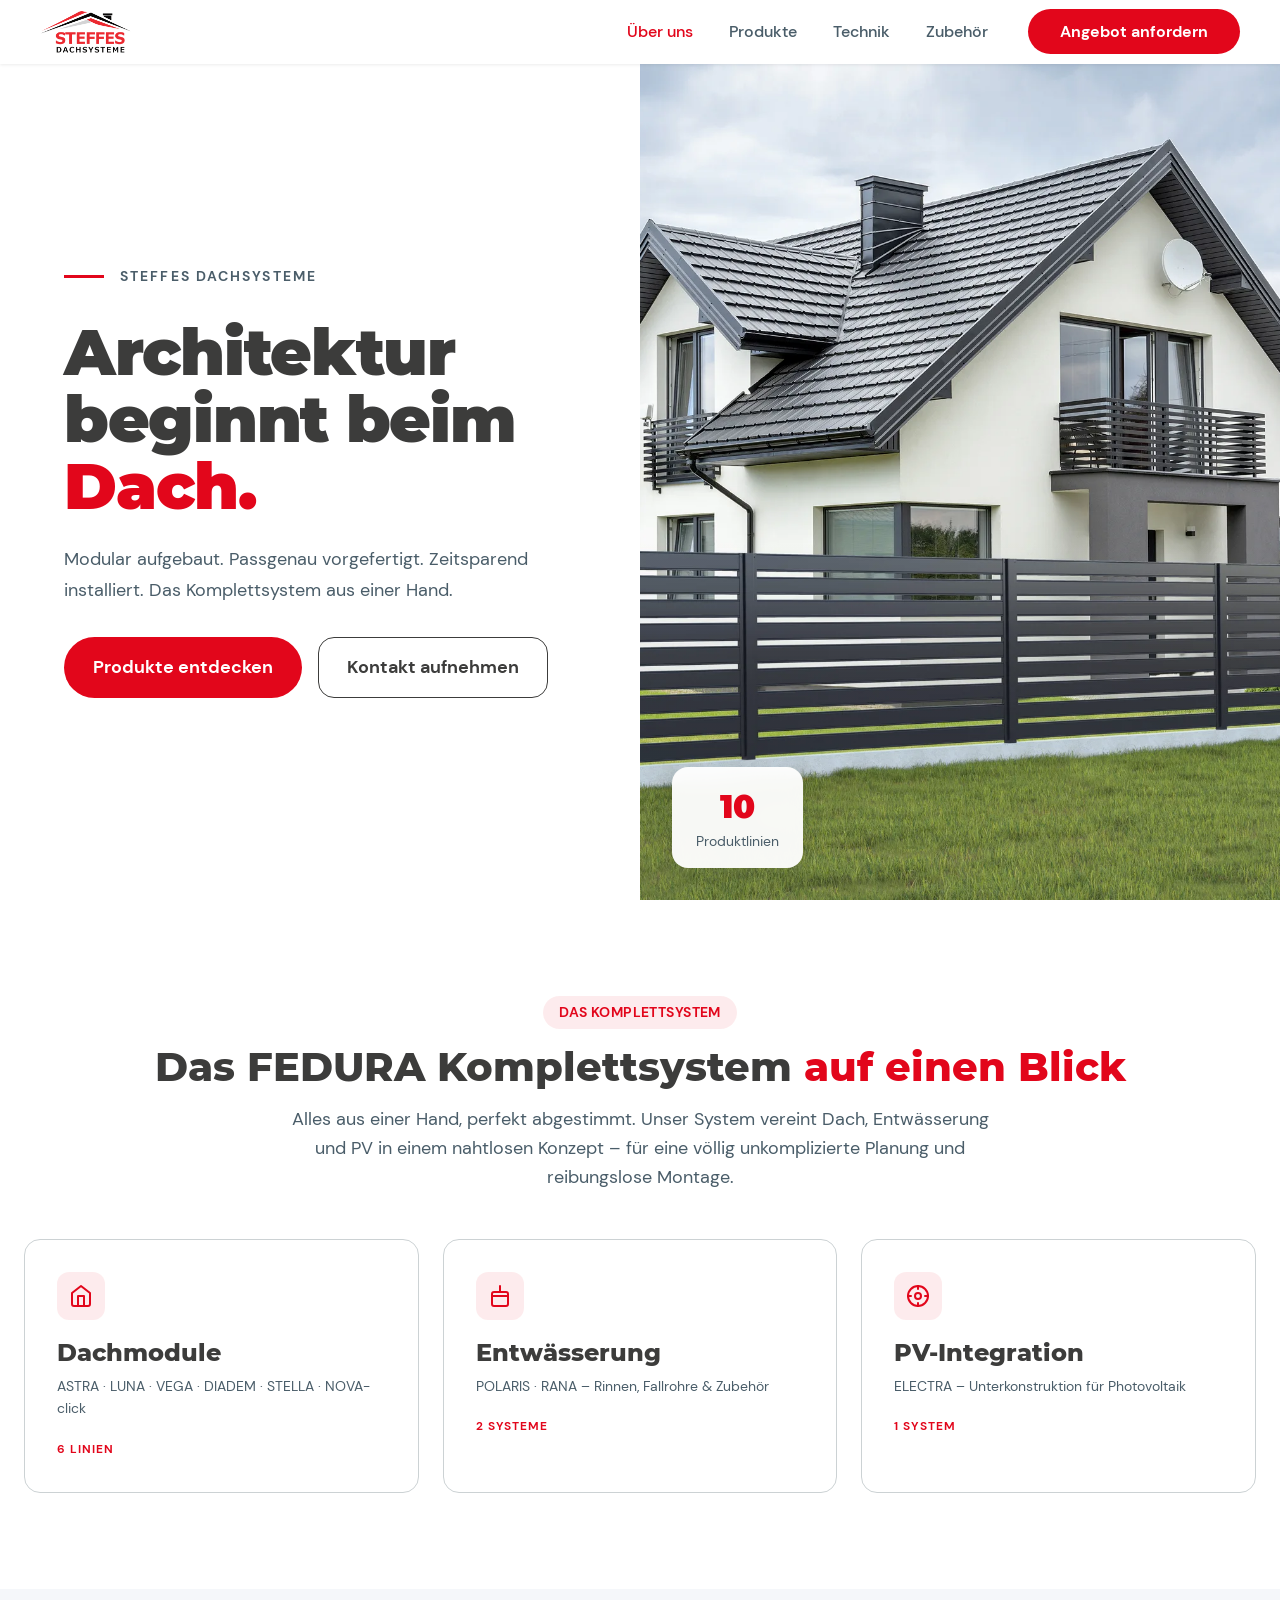
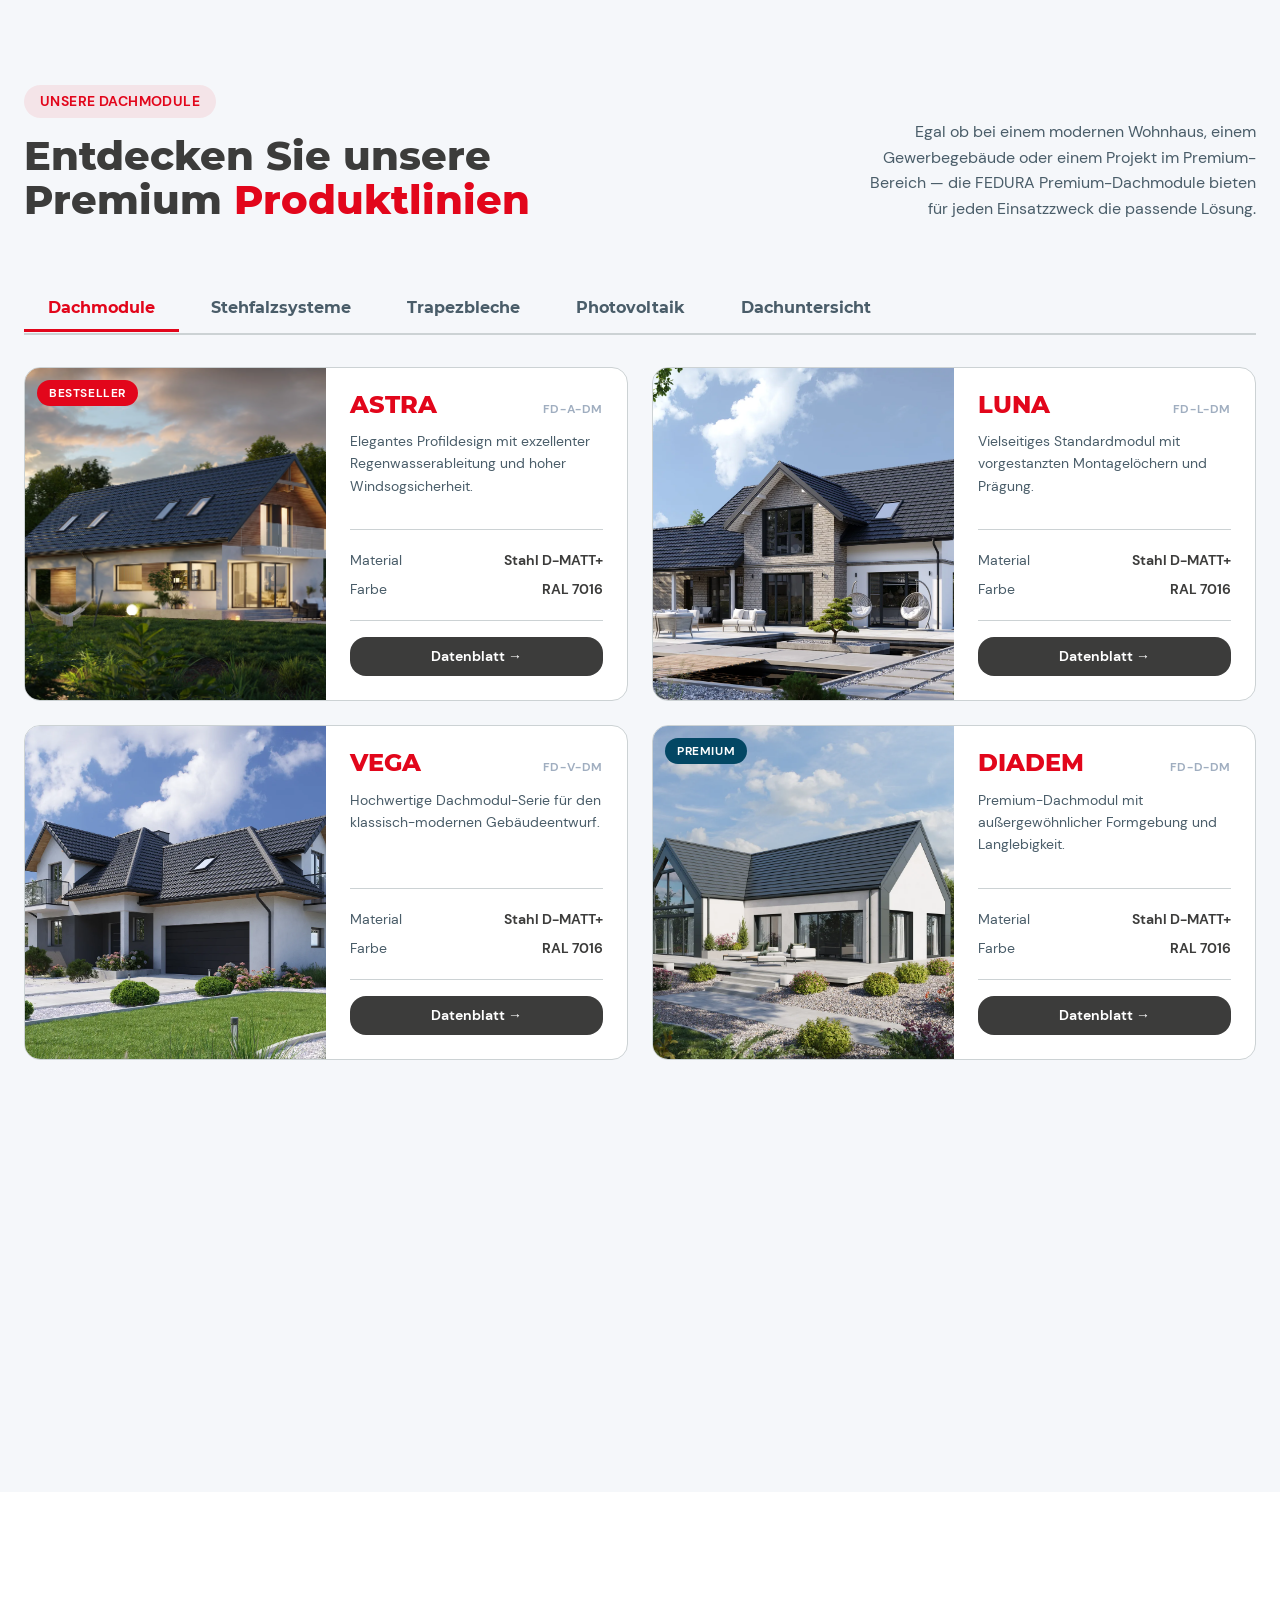
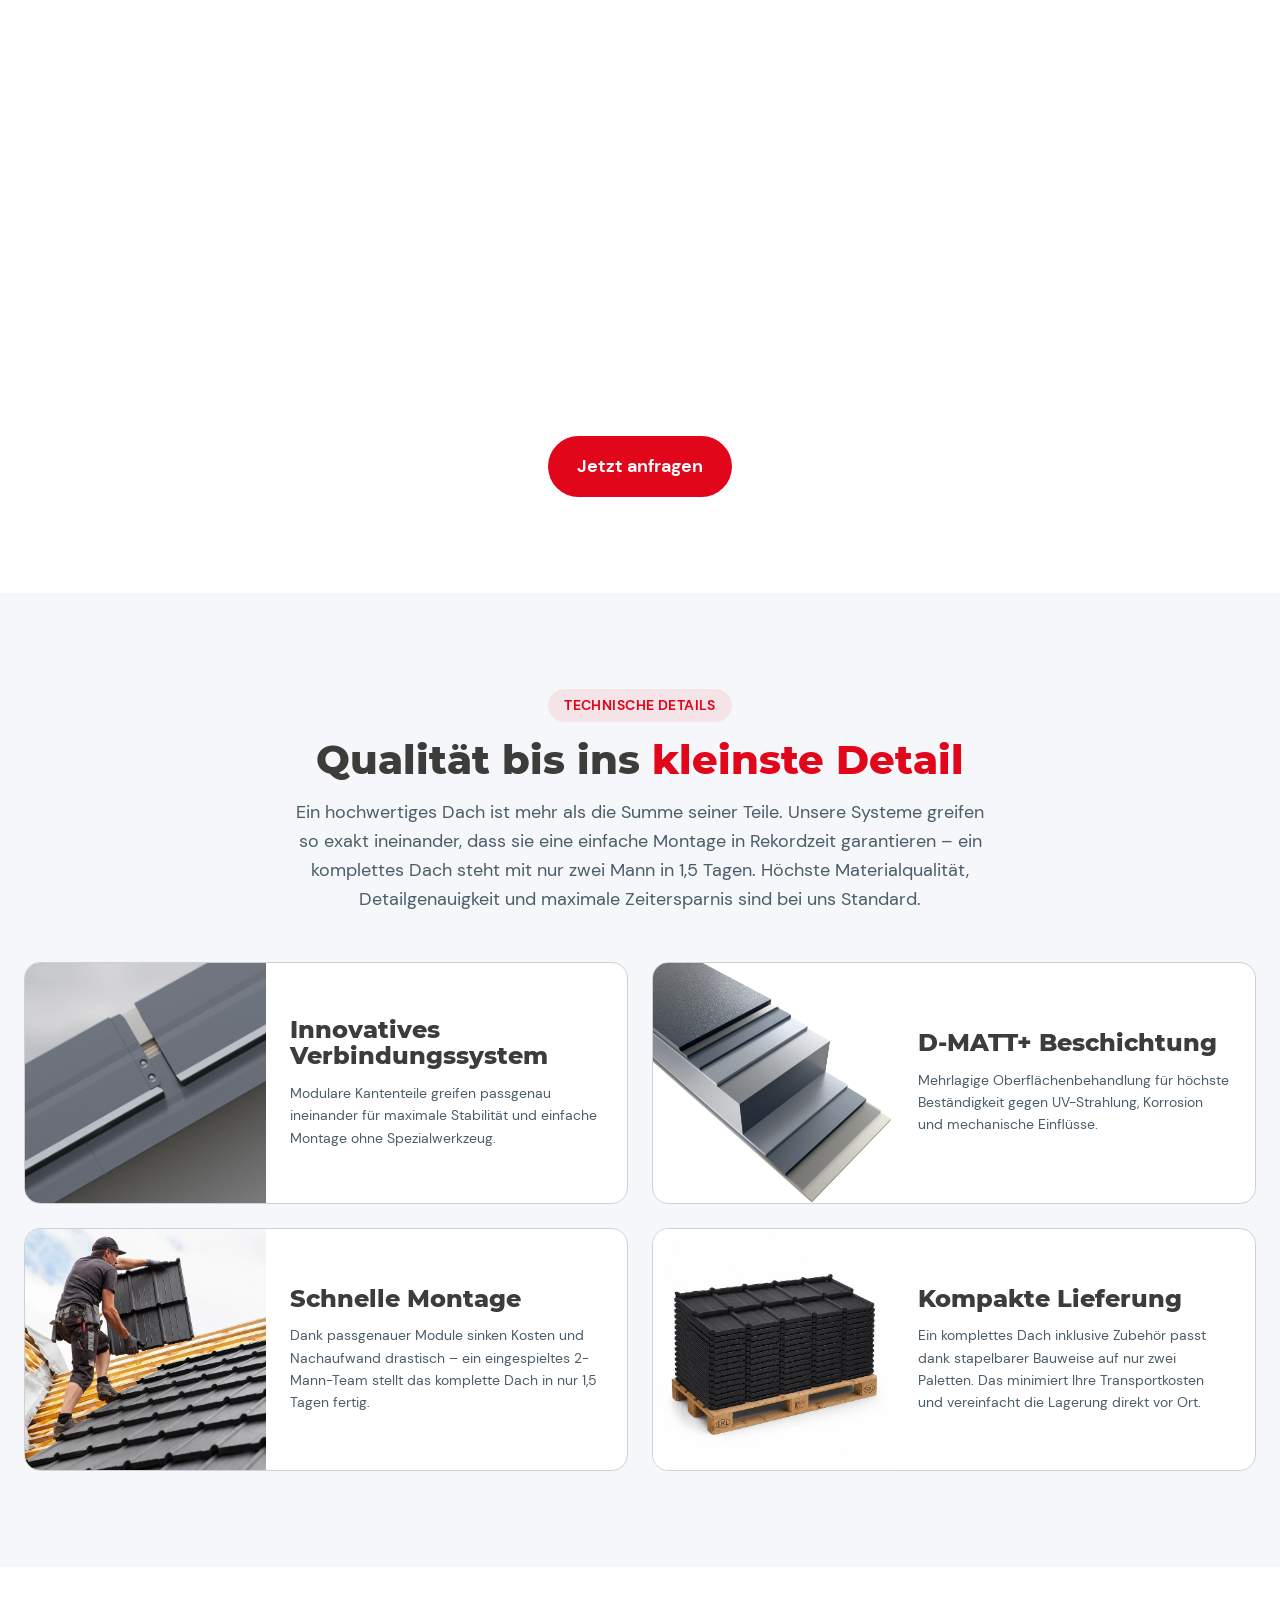
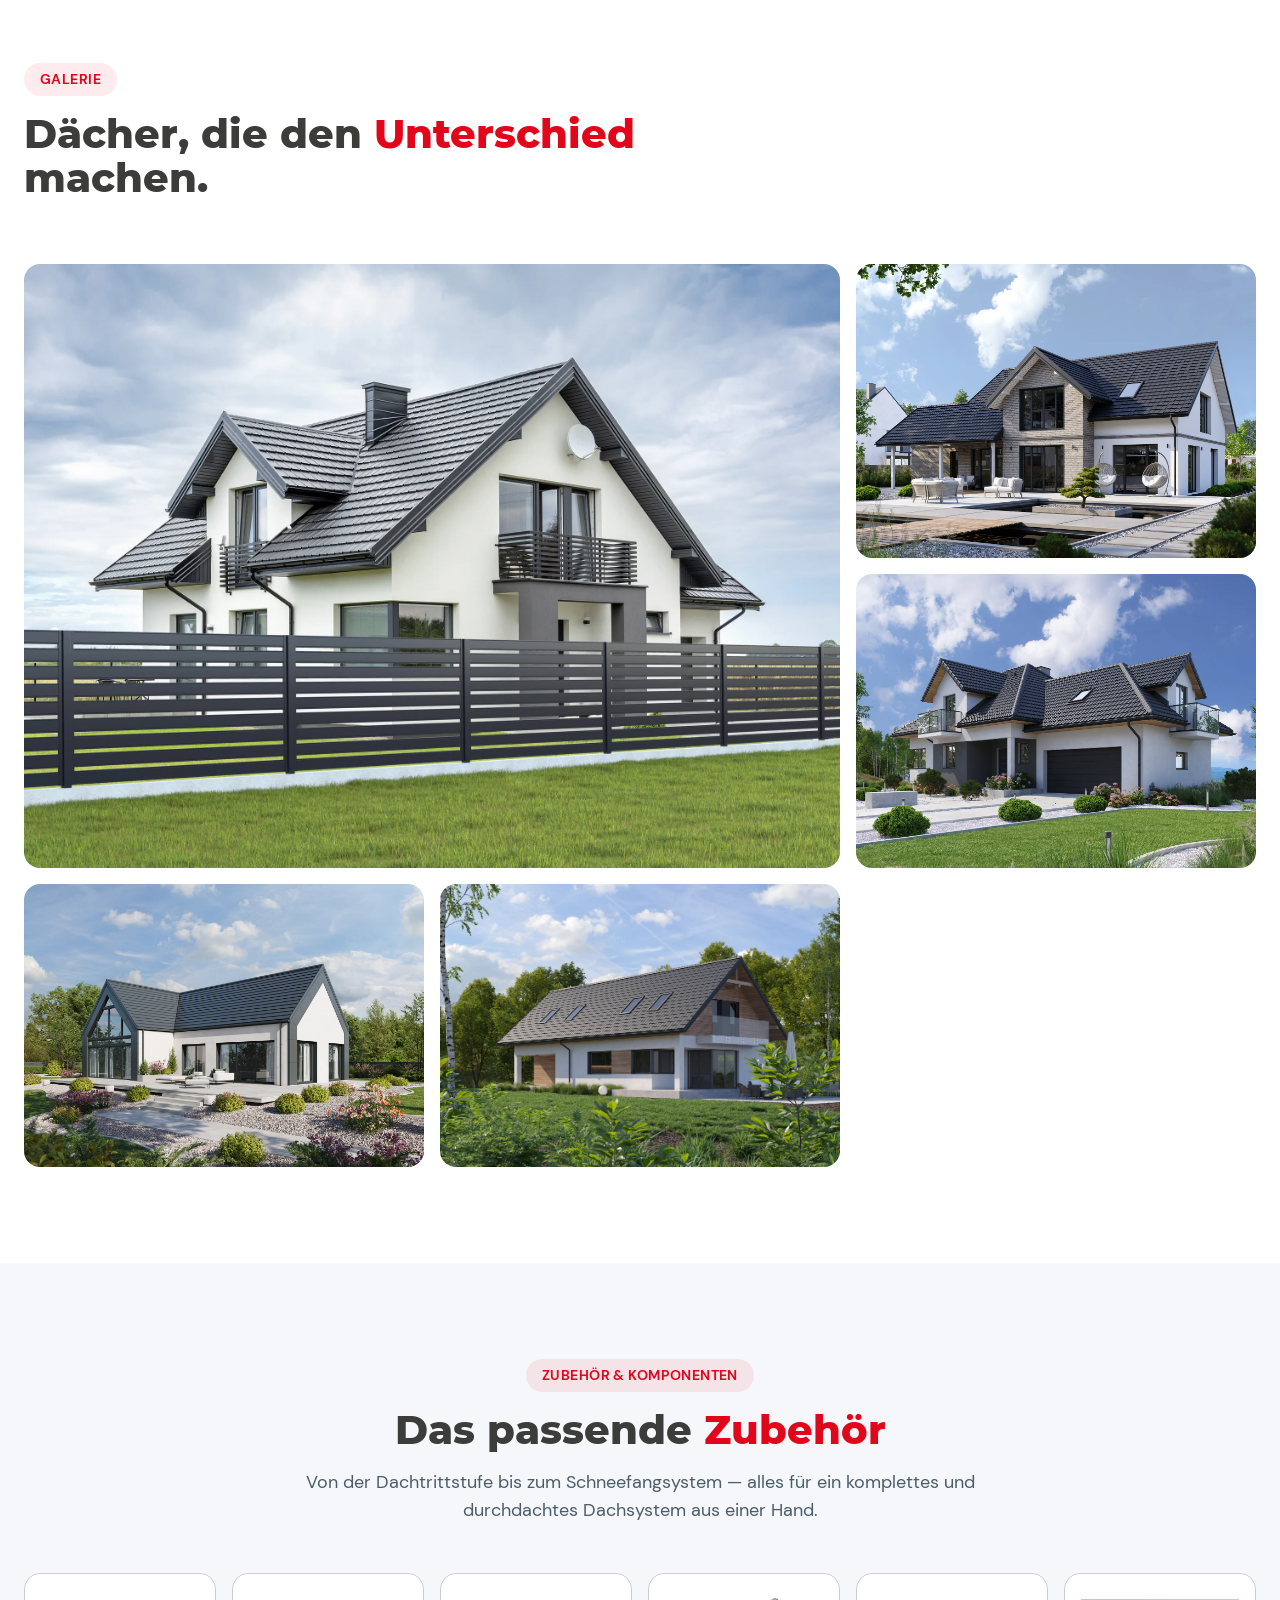
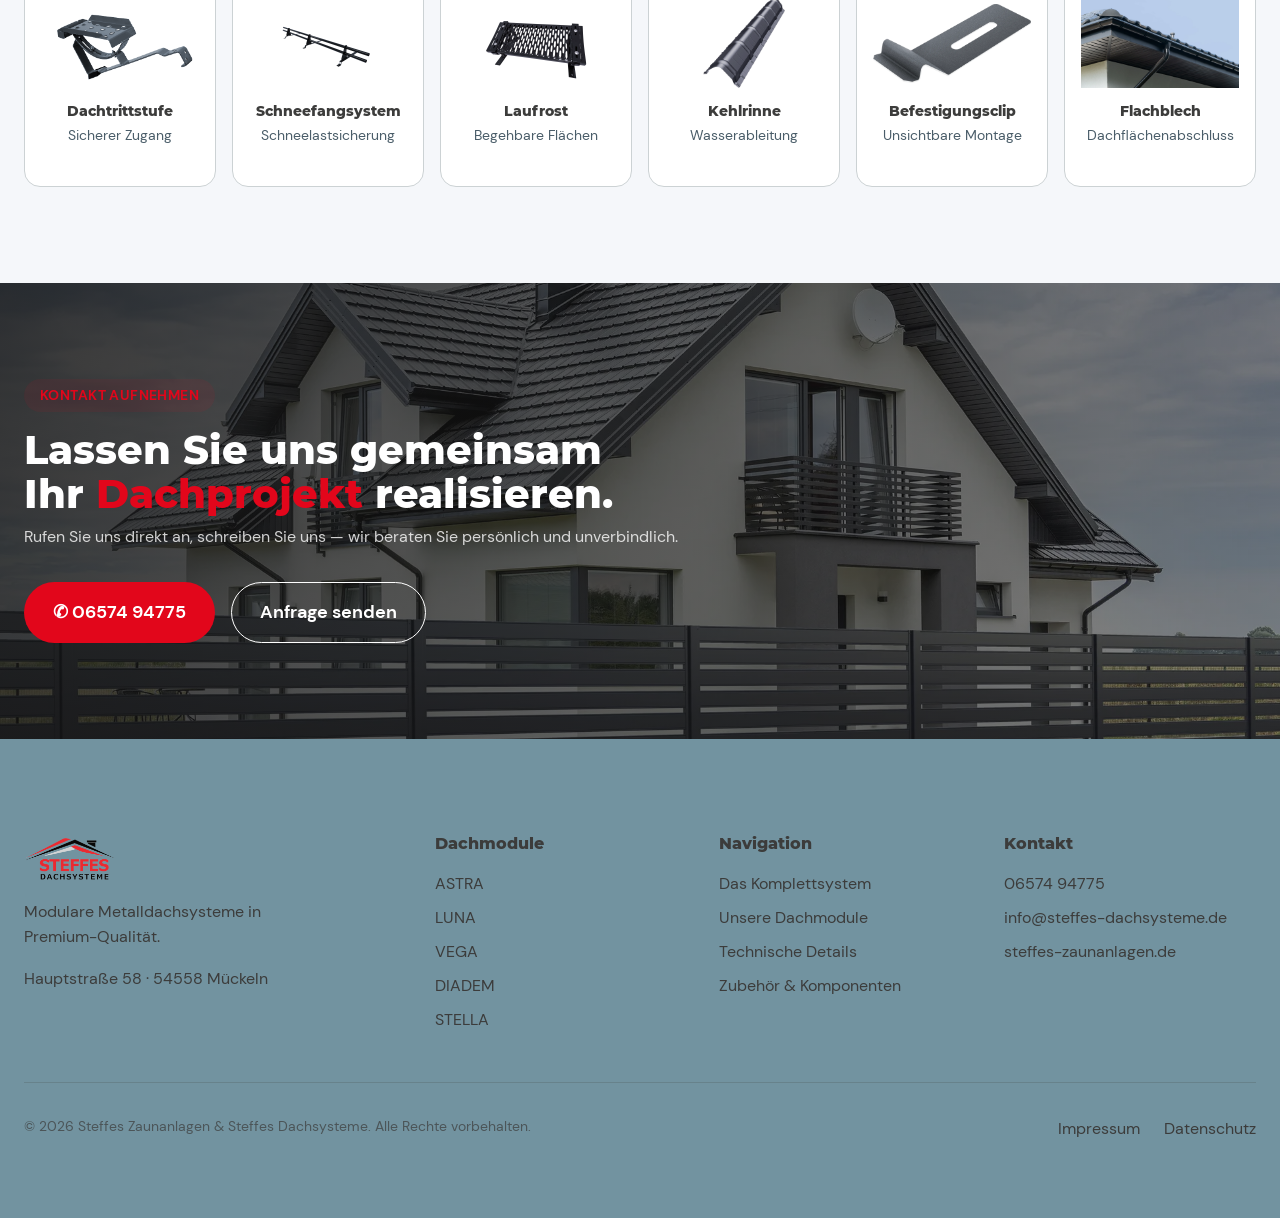
==== commit 23c35e70: "fix(popup): Öffnungszeiten-Popup ausblenden für Banner-Wiederverwendung (Issue #25) Der Ankündigungs" ====
--- a/index.html
+++ b/index.html
@@ -5,7 +5,7 @@
   <meta name="viewport" content="width=device-width, initial-scale=1.0">
   <meta name="description" content="Steffes Dachsysteme – Deutsche Handwerksqualität für modulare Metalldächer. Robust, langlebig und passgenau.">
   <title>Steffes Dachsysteme | Architektur beginnt beim Dach</title>
-  <link rel="stylesheet" href="styles.css?v=20260708">
+  <link rel="stylesheet" href="styles.css?v=20260722">
 
   <!-- Favicon -->
   <link rel="icon" href="images/Steffes Dachsysteme Logo freigestellt.svg" type="image/svg+xml">
@@ -77,7 +77,7 @@
   </nav>
 
   <!-- ===== HERO POPUP ===== -->
-  <div class="hero-popup" id="hero-popup" role="dialog" aria-modal="true" aria-label="Geänderte Öffnungszeiten">
+  <div class="hero-popup hero-popup--off" id="hero-popup" role="dialog" aria-modal="true" aria-label="Geänderte Öffnungszeiten">
     <div class="hero-popup__backdrop" id="hero-popup-backdrop"></div>
     <div class="hero-popup__box">
       <button class="hero-popup__close" id="hero-popup-close" aria-label="Popup schließen" type="button">&times;</button>
@@ -396,6 +396,6 @@
     </div>
   </footer>
 
-  <script src="script.js?v=20260708"></script>
+  <script src="script.js?v=20260722"></script>
 </body>
 </html>
--- a/styles.css
+++ b/styles.css
@@ -407,6 +407,10 @@
   opacity: 1;
   visibility: visible;
   transition: opacity var(--transition-medium), visibility var(--transition-medium);
+}
+
+.hero-popup--off {
+  display: none;
 }
 
 .hero-popup--hidden {
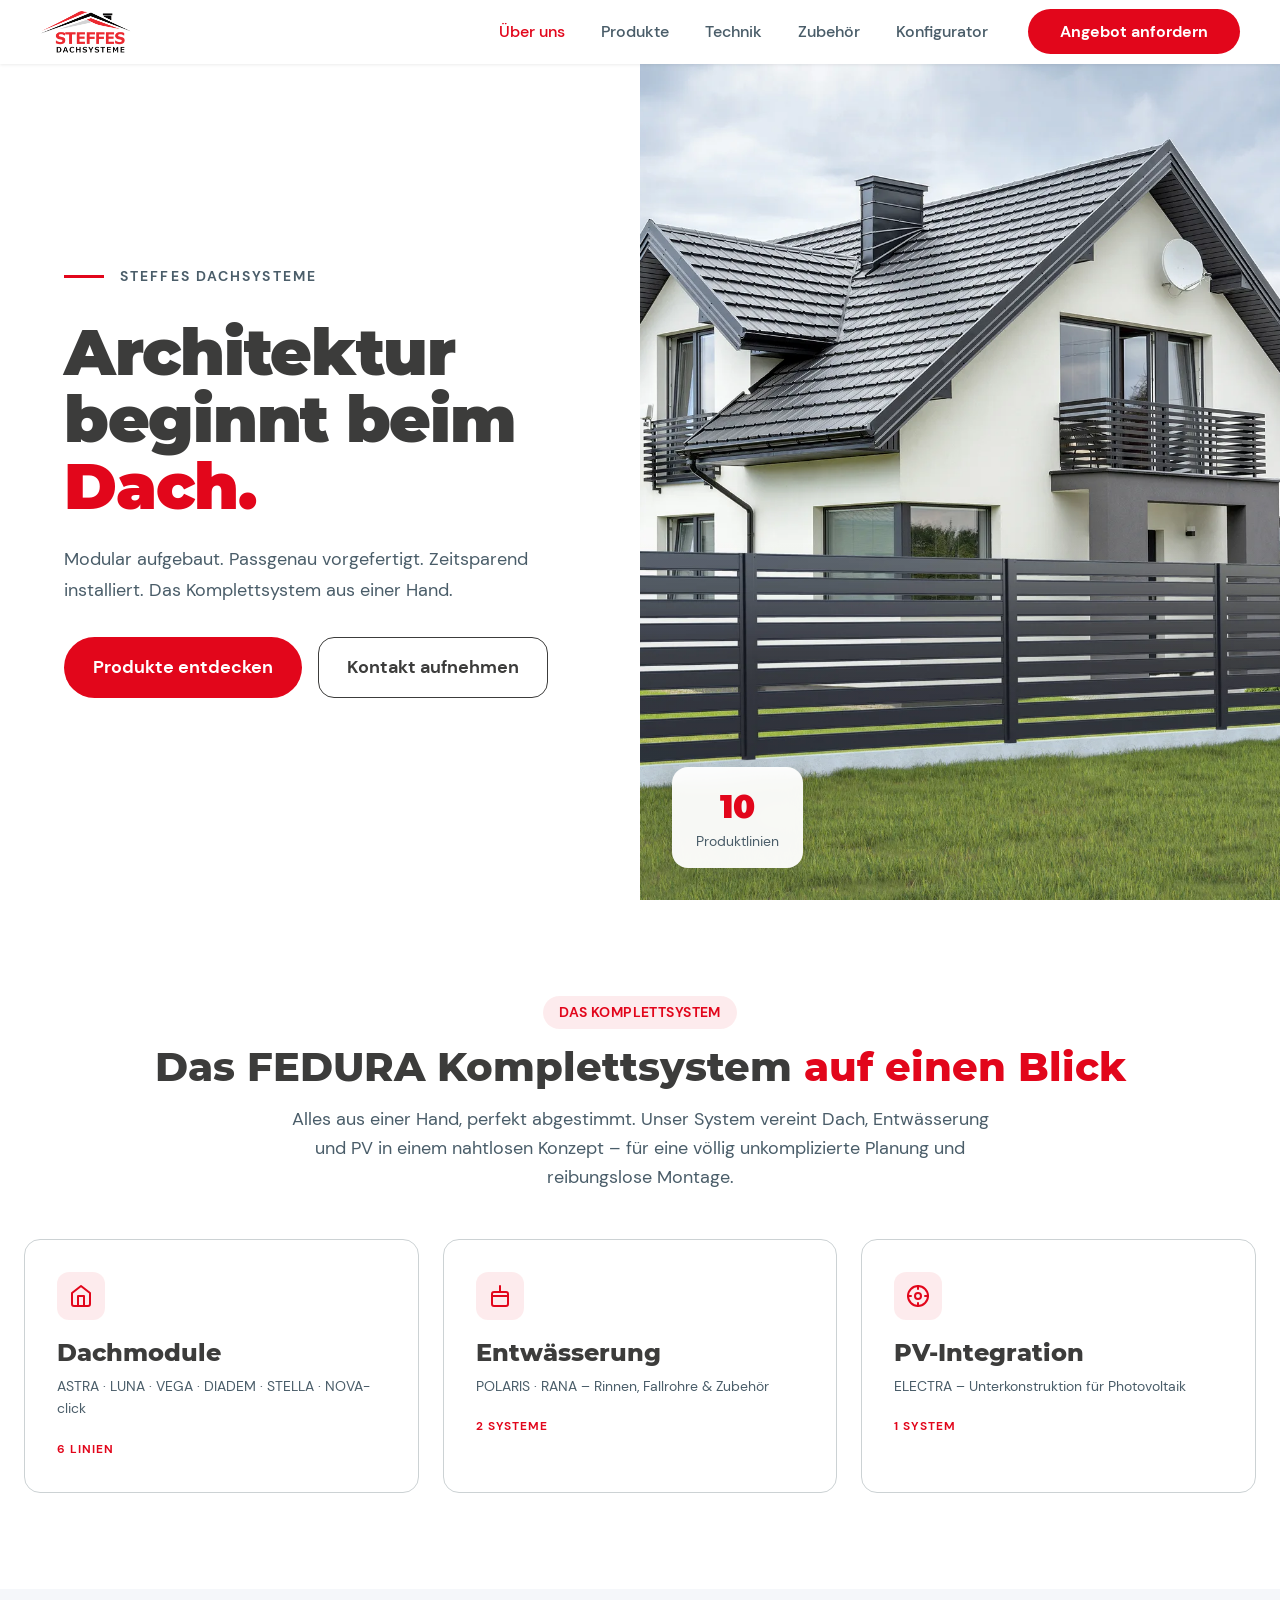
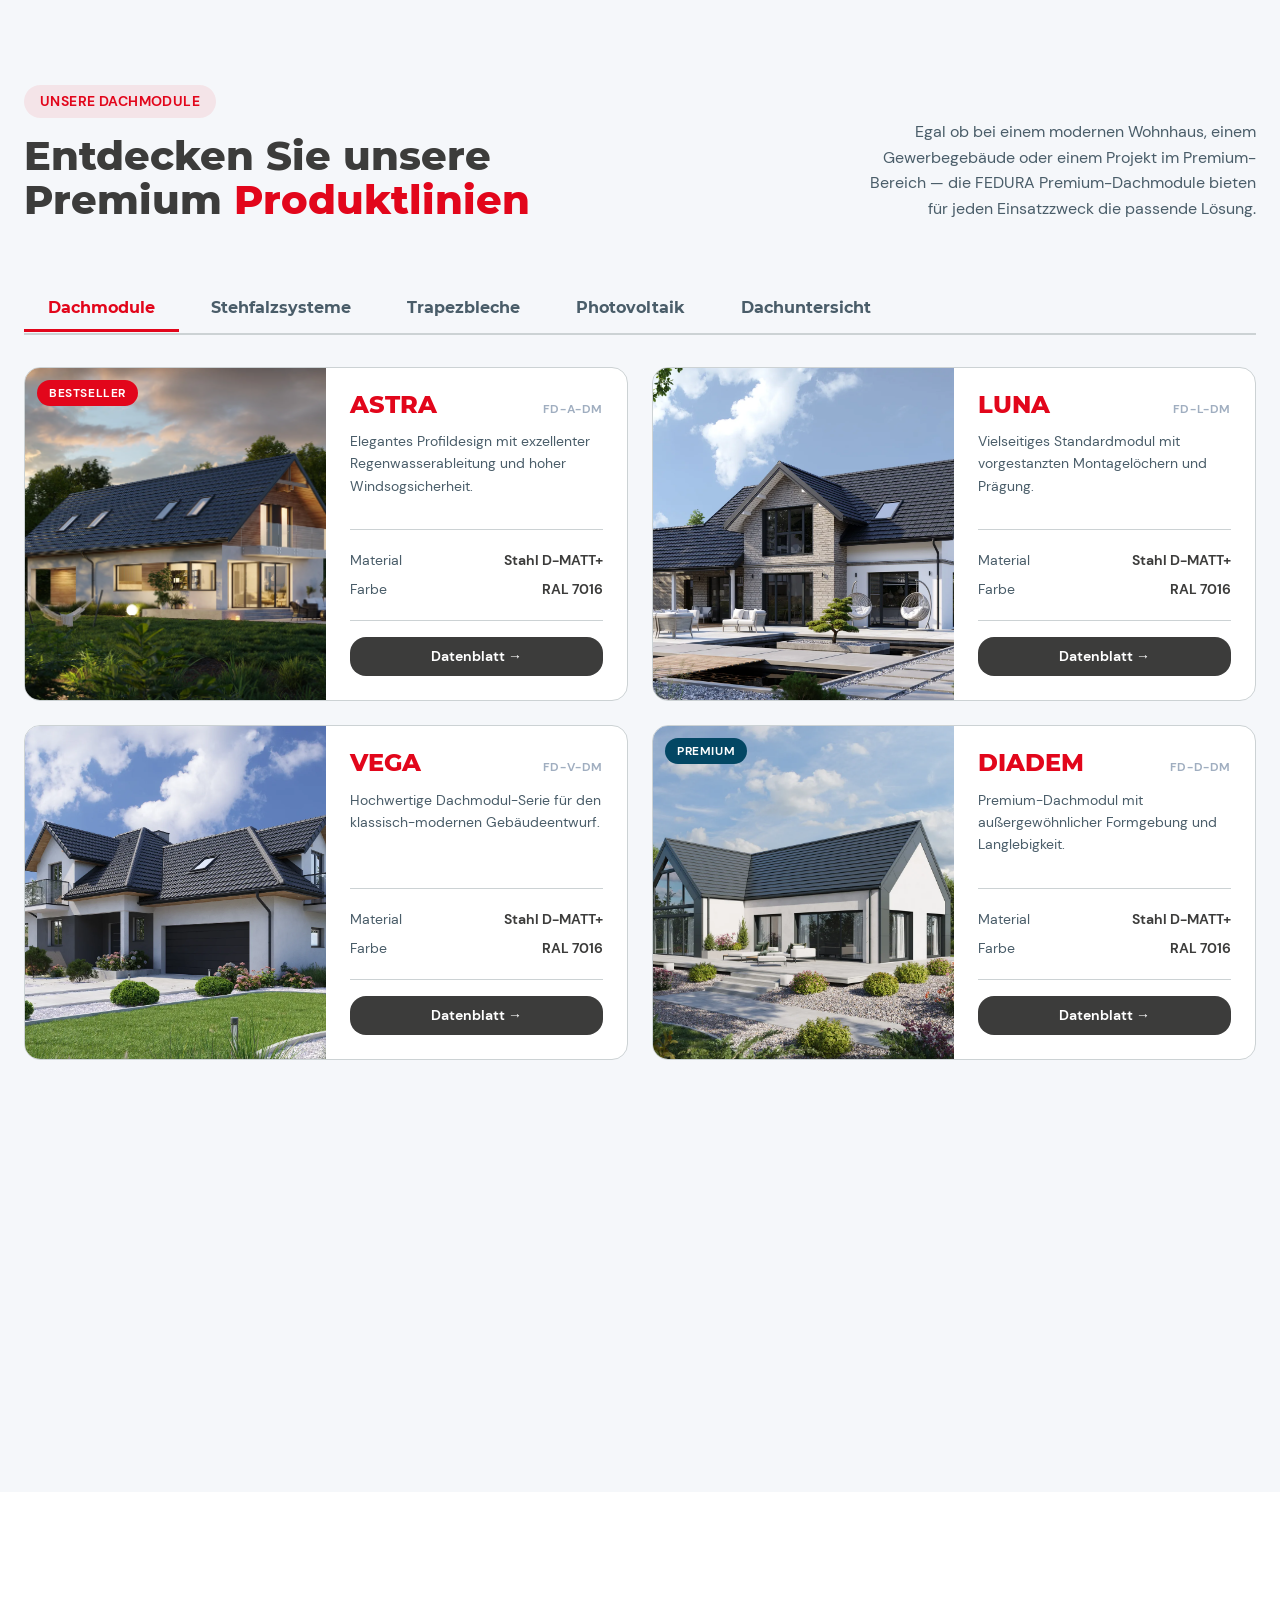
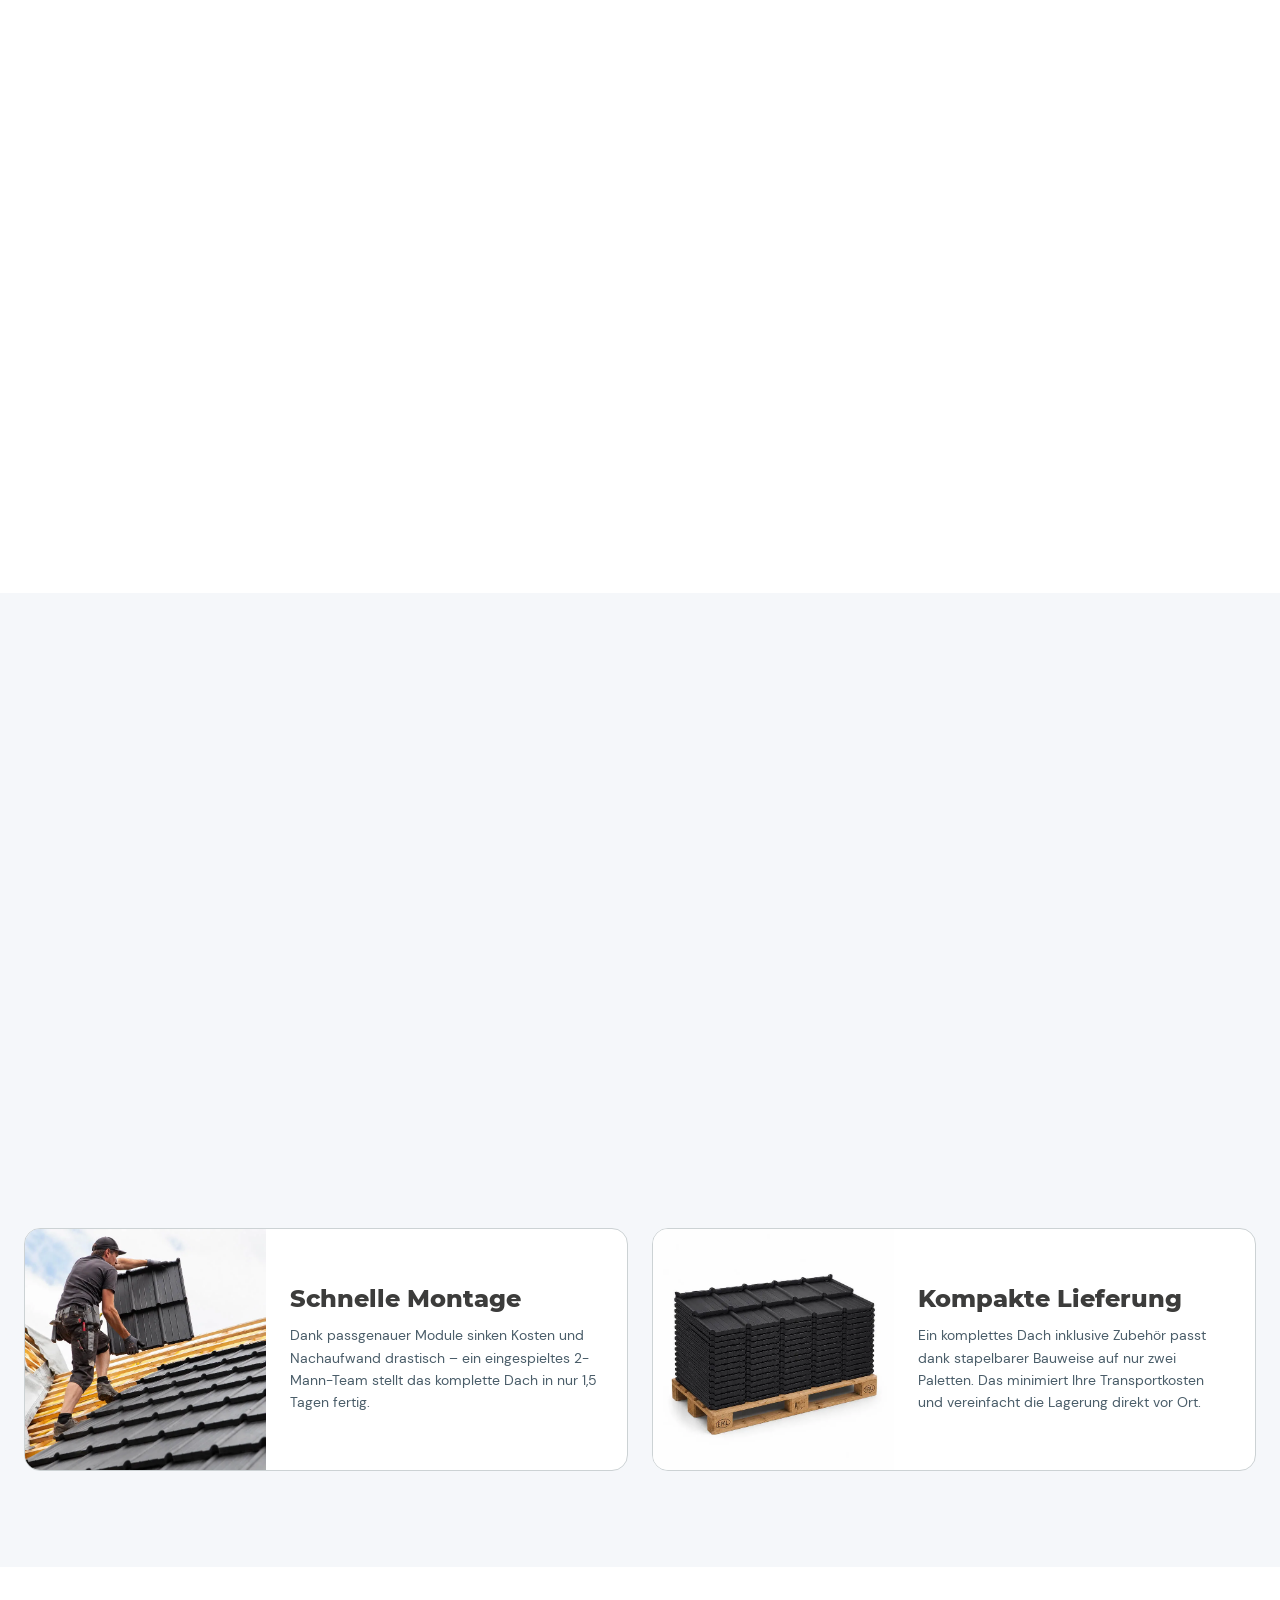
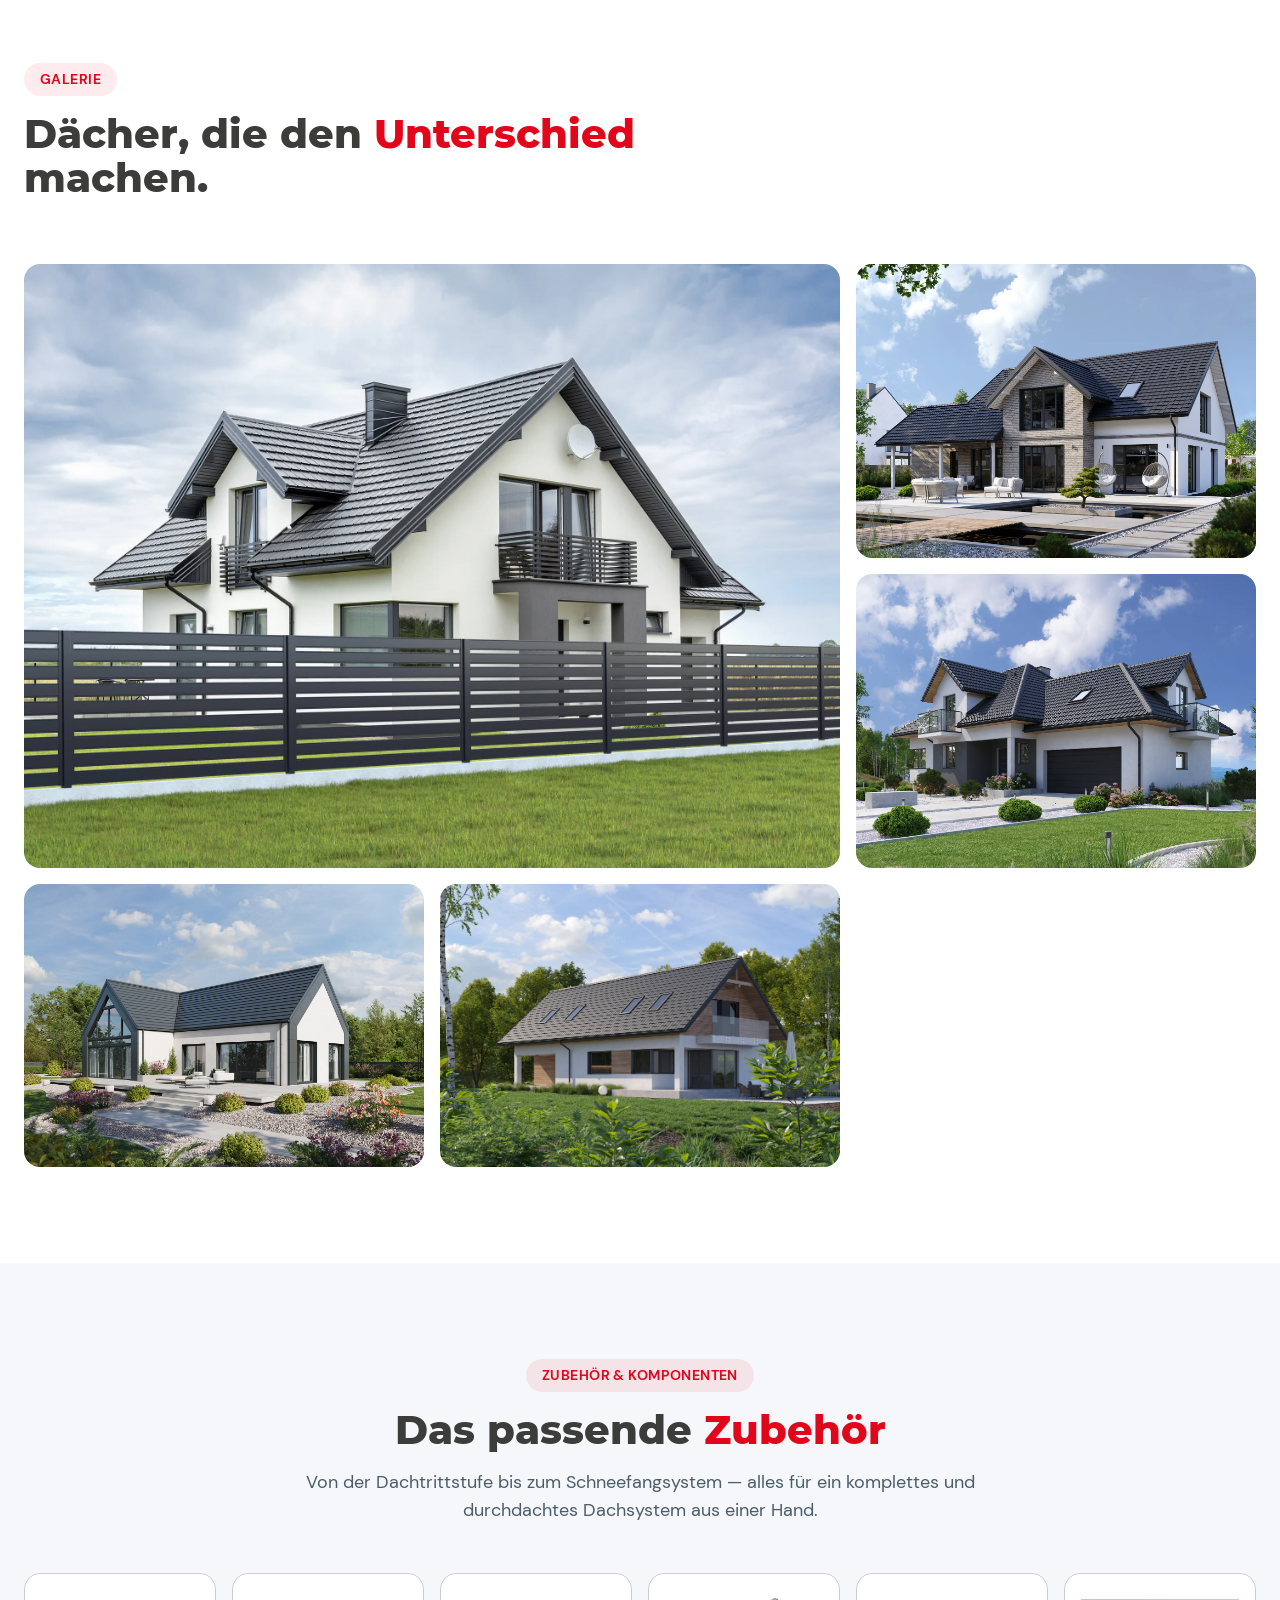
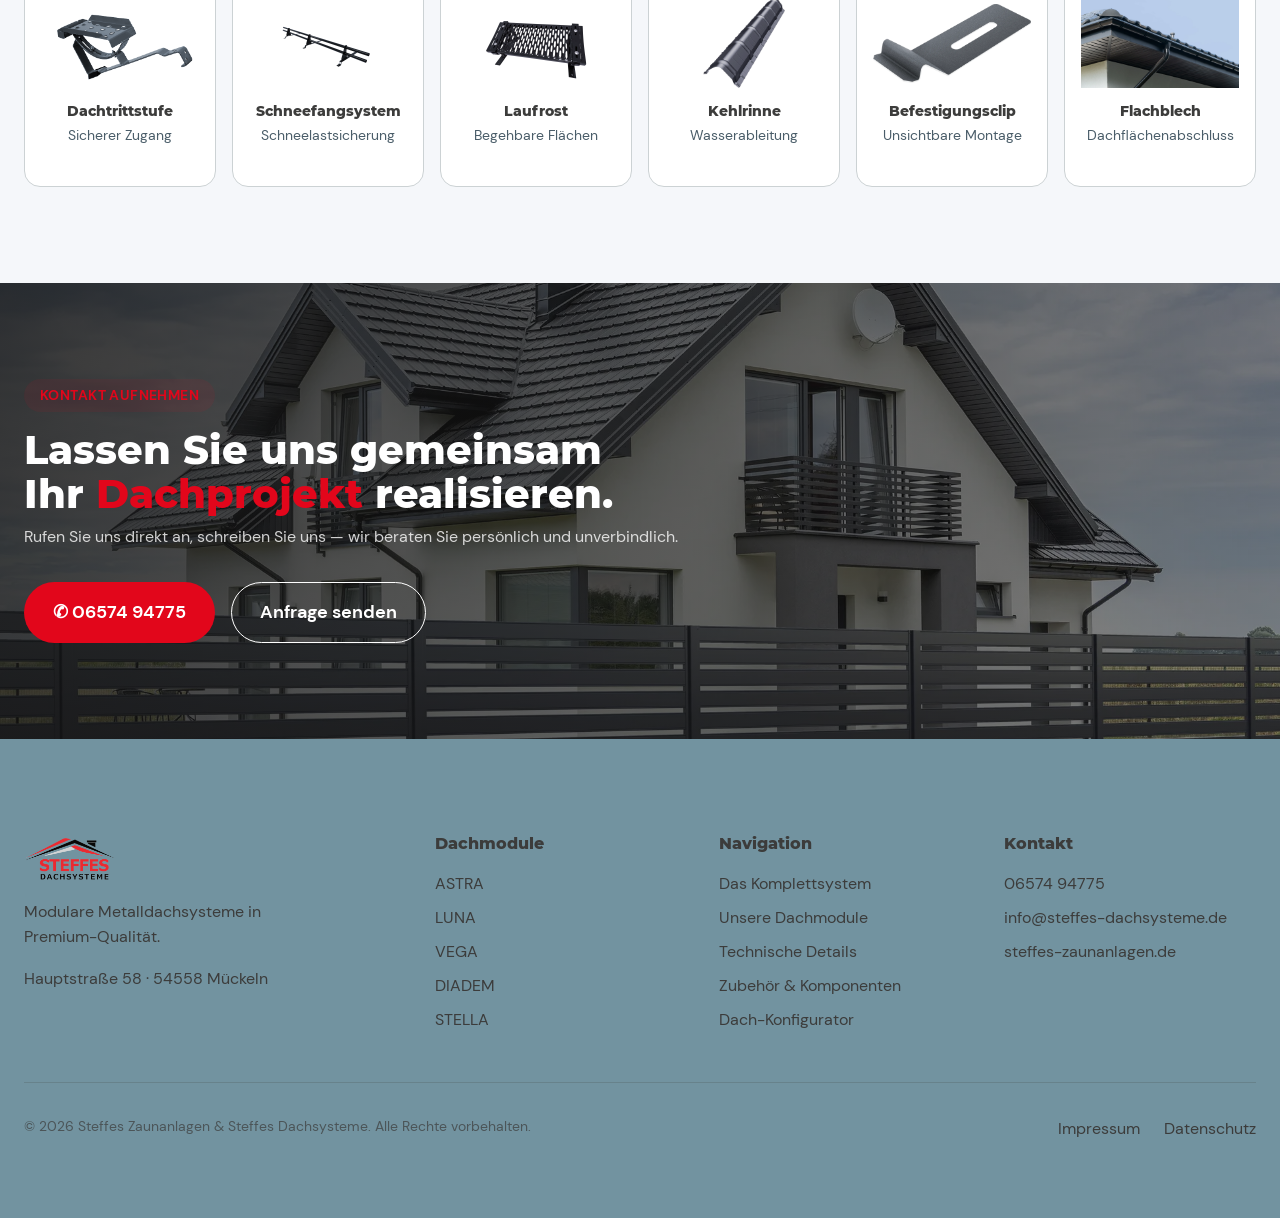
==== commit 67352d14: "feat(konfigurator): Unterseite, Nav-Link und 3 CTA-Varianten (WIP) - konfigurator.html mit iframe-Pl" ====
--- a/index.html
+++ b/index.html
@@ -5,7 +5,7 @@
   <meta name="viewport" content="width=device-width, initial-scale=1.0">
   <meta name="description" content="Steffes Dachsysteme – Deutsche Handwerksqualität für modulare Metalldächer. Robust, langlebig und passgenau.">
   <title>Steffes Dachsysteme | Architektur beginnt beim Dach</title>
-  <link rel="stylesheet" href="styles.css?v=20260722">
+  <link rel="stylesheet" href="styles.css?v=20261003">
 
   <!-- Favicon -->
   <link rel="icon" href="images/Steffes Dachsysteme Logo freigestellt.svg" type="image/svg+xml">
@@ -61,6 +61,7 @@
         <li><a href="#produkte" class="nav__link">Produkte</a></li>
         <li><a href="#technik" class="nav__link">Technik</a></li>
         <li><a href="#zubehoer" class="nav__link">Zubehör</a></li>
+        <li><a href="konfigurator.html" class="nav__link">Konfigurator</a></li>
         <li><a href="#kontakt" class="nav__cta">Angebot anfordern</a></li>
       </ul>
       <button class="nav__toggle" id="nav-toggle" aria-label="Menü öffnen">
@@ -72,6 +73,7 @@
       <a href="#produkte" class="nav__mobile-link">Produkte</a>
       <a href="#technik" class="nav__mobile-link">Technik</a>
       <a href="#zubehoer" class="nav__mobile-link">Zubehör</a>
+      <a href="konfigurator.html" class="nav__mobile-link">Konfigurator</a>
       <a href="#kontakt" class="nav__mobile-link nav__cta">Angebot anfordern</a>
     </div>
   </nav>
@@ -386,7 +388,7 @@
         </div>
         <div class="footer__col"><h5 class="footer__heading">Dachmodule</h5><a href="#produkte" class="footer__link">ASTRA</a><a href="#produkte" class="footer__link">LUNA</a><a href="#produkte" class="footer__link">VEGA</a><a href="#produkte" class="footer__link">DIADEM</a><a href="#produkte" class="footer__link">STELLA</a></div>
         <!--<div class="footer__col"><h5 class="footer__heading">Systeme</h5><a href="#" class="footer__link">NOVA-click Stehfalz</a><a href="#" class="footer__link">ELECTRA PV</a><a href="#" class="footer__link">POLARIS Entwässerung</a><a href="#" class="footer__link">RANA Entwässerung</a><a href="#" class="footer__link">MIRA Untersicht</a></div>-->
-        <div class="footer__col"><h5 class="footer__heading">Navigation</h5><a href="#ueber" class="footer__link">Das Komplettsystem</a><a href="#produkte" class="footer__link">Unsere Dachmodule</a><a href="#technik" class="footer__link">Technische Details</a><a href="#zubehoer" class="footer__link">Zubehör &amp; Komponenten</a></div>
+        <div class="footer__col"><h5 class="footer__heading">Navigation</h5><a href="#ueber" class="footer__link">Das Komplettsystem</a><a href="#produkte" class="footer__link">Unsere Dachmodule</a><a href="#technik" class="footer__link">Technische Details</a><a href="#zubehoer" class="footer__link">Zubehör &amp; Komponenten</a><a href="konfigurator.html" class="footer__link">Dach-Konfigurator</a></div>
         <div class="footer__col"><h5 class="footer__heading">Kontakt</h5><a href="tel:+49657494775" class="footer__link">06574 94775</a><a href="mailto:info@steffes-dachsysteme.de" class="footer__link">info@steffes-dachsysteme.de</a><a href="https://steffes-zaunanlagen.de" class="footer__link">steffes-zaunanlagen.de</a></div>
       </div>
       <div class="footer__bottom">
@@ -396,6 +398,6 @@
     </div>
   </footer>
 
-  <script src="script.js?v=20260722"></script>
+  <script src="script.js?v=20261003"></script>
 </body>
 </html>
--- a/styles.css
+++ b/styles.css
@@ -1347,3 +1347,519 @@
   .accessory-grid { grid-template-columns: repeat(2, 1fr); }
   .cta-bar__actions { flex-direction: column; }
 }
+
+/* ============================================
+   KONFIGURATOR
+   ============================================ */
+
+/* --- Unterseite: Page Header --- */
+.page-hero {
+  padding: calc(var(--section-padding) + 4rem) 0 var(--space-12);
+}
+
+.page-hero__inner {
+  display: flex;
+  align-items: flex-end;
+  justify-content: space-between;
+  gap: var(--space-12);
+}
+
+.page-hero__text {
+  max-width: 640px;
+}
+
+.page-hero__text p {
+  color: var(--text-muted);
+  font-size: var(--text-md);
+  margin-bottom: 0;
+}
+
+.config-steps {
+  display: flex;
+  gap: var(--space-8);
+  list-style: none;
+  flex-shrink: 0;
+}
+
+.config-steps li {
+  display: flex;
+  flex-direction: column;
+  gap: var(--space-1);
+  font-weight: 600;
+  color: var(--headings);
+  font-size: var(--text-sm);
+}
+
+.config-steps span {
+  font-family: var(--font-heading);
+  font-weight: 900;
+  font-size: var(--text-2xl);
+  color: var(--brand-color);
+  line-height: 1;
+}
+
+/* --- Unterseite: iframe-Rahmen --- */
+.configurator-section {
+  padding: 0 0 var(--section-padding);
+}
+
+.configurator-frame {
+  position: relative;
+  background: var(--bg-white);
+  border: 1px solid var(--borders);
+  border-radius: var(--radius-lg);
+  box-shadow: var(--shadow-md);
+  overflow: hidden;
+  min-height: 600px;
+}
+
+.configurator-frame iframe {
+  display: block;
+  width: 100%;
+  height: max(600px, min(900px, calc(100vh - 6rem)));
+  border: 0;
+}
+
+/* Ohne src: iframe ausblenden, Platzhalter zeigen */
+.configurator-frame iframe:not([src]),
+.configurator-frame iframe[src=""] {
+  display: none;
+}
+
+.configurator-frame iframe[src]:not([src=""]) + .configurator-frame__placeholder {
+  display: none;
+}
+
+.configurator-frame__placeholder {
+  position: absolute;
+  inset: 0;
+  display: flex;
+  flex-direction: column;
+  align-items: center;
+  justify-content: center;
+  text-align: center;
+  padding: var(--space-8);
+  background:
+    linear-gradient(rgba(245, 247, 250, 0.93), rgba(245, 247, 250, 0.93)),
+    url('images/ASTRA_Dachmodul_Ambiente-01.webp') center / cover no-repeat;
+}
+
+.configurator-frame__icon {
+  width: 72px;
+  height: 72px;
+  display: flex;
+  align-items: center;
+  justify-content: center;
+  border-radius: 50%;
+  background: var(--brand-color-light);
+  color: var(--brand-color);
+  margin-bottom: var(--space-6);
+}
+
+.configurator-frame__placeholder p {
+  color: var(--text-muted);
+  max-width: 480px;
+  margin-bottom: var(--space-8);
+}
+
+.configurator-frame__actions {
+  display: flex;
+  gap: var(--space-4);
+  flex-wrap: wrap;
+  justify-content: center;
+}
+
+/* --- Teaser: gemeinsame Bausteine --- */
+.config-teaser__checks {
+  list-style: none;
+  margin: var(--space-6) 0 var(--space-8);
+  display: flex;
+  flex-direction: column;
+  gap: var(--space-3);
+}
+
+.config-teaser__checks li {
+  display: flex;
+  align-items: center;
+  gap: var(--space-3);
+  font-weight: 500;
+  color: var(--headings);
+}
+
+.config-teaser__checks svg {
+  flex-shrink: 0;
+  color: var(--brand-color);
+}
+
+/* --- Variante A: Split-Teaser mit Browser-Mockup --- */
+.config-split {
+  display: grid;
+  grid-template-columns: 1.1fr 1fr;
+  gap: var(--space-16);
+  align-items: center;
+}
+
+.config-split__text p {
+  color: var(--text-muted);
+  font-size: var(--text-md);
+}
+
+.browser-mockup {
+  position: relative;
+  z-index: 0;
+  background: var(--bg-white);
+  border-radius: var(--radius-lg);
+  box-shadow: var(--shadow-lg);
+}
+
+.browser-mockup::before {
+  content: '';
+  position: absolute;
+  inset: 0;
+  background: var(--brand-color);
+  border-radius: var(--radius-lg);
+  transform: translate(0.75rem, 0.75rem);
+  z-index: -1;
+  transition: transform var(--transition-medium);
+}
+
+.browser-mockup:hover::before {
+  transform: translate(0, 0);
+}
+
+.browser-mockup__bar {
+  display: flex;
+  align-items: center;
+  gap: var(--space-2);
+  padding: var(--space-3) var(--space-4);
+  background: var(--bg-light-gray);
+  border-bottom: 1px solid var(--borders);
+  border-radius: var(--radius-lg) var(--radius-lg) 0 0;
+}
+
+.browser-mockup__dot {
+  width: 10px;
+  height: 10px;
+  border-radius: 50%;
+  background: var(--borders);
+}
+
+.browser-mockup__dot:first-child { background: var(--brand-color); }
+
+.browser-mockup__url {
+  flex: 1;
+  margin-left: var(--space-3);
+  padding: var(--space-1) var(--space-3);
+  background: var(--bg-white);
+  border-radius: var(--radius-pill);
+  font-size: var(--text-xs);
+  color: var(--text-muted);
+}
+
+.browser-mockup__screen {
+  position: relative;
+  aspect-ratio: 16 / 10;
+  overflow: hidden;
+  border-radius: 0 0 var(--radius-lg) var(--radius-lg);
+}
+
+.browser-mockup__screen img {
+  width: 100%;
+  height: 100%;
+  object-fit: cover;
+}
+
+.browser-mockup__panel {
+  position: absolute;
+  top: var(--space-4);
+  right: var(--space-4);
+  width: 42%;
+  padding: var(--space-4);
+  background: rgba(255, 255, 255, 0.92);
+  backdrop-filter: blur(8px);
+  border-radius: var(--radius-md);
+  box-shadow: var(--shadow-md);
+  font-size: var(--text-xs);
+  color: var(--text-muted);
+}
+
+.browser-mockup__panel strong {
+  display: block;
+  font-family: var(--font-heading);
+  font-weight: 800;
+  font-size: var(--text-sm);
+  margin-bottom: var(--space-2);
+  color: var(--headings);
+}
+
+.browser-mockup__swatches {
+  display: flex;
+  gap: var(--space-2);
+  margin: var(--space-1) 0 var(--space-3);
+}
+
+.browser-mockup__swatches span {
+  width: 18px;
+  height: 18px;
+  border-radius: 50%;
+  border: 2px solid var(--white);
+  box-shadow: 0 0 0 1px var(--borders);
+}
+
+.browser-mockup__swatches span:first-child { box-shadow: 0 0 0 2px var(--brand-color); }
+
+.browser-mockup__line {
+  height: 6px;
+  border-radius: 3px;
+  background: var(--borders);
+  margin-bottom: var(--space-2);
+}
+
+.browser-mockup__line--short { width: 60%; }
+
+.browser-mockup__btn {
+  margin-top: var(--space-3);
+  padding: var(--space-1) var(--space-3);
+  border-radius: var(--radius-pill);
+  background: var(--brand-color);
+  color: var(--white);
+  font-weight: 600;
+  text-align: center;
+}
+
+/* --- Variante B: Deep-Blue Prozess-Banner --- */
+.config-banner {
+  position: relative;
+  background: var(--bg-deep);
+  overflow: hidden;
+  padding: var(--space-20) 0;
+}
+
+.config-banner__roof {
+  position: absolute;
+  right: -4%;
+  bottom: -20%;
+  width: 50%;
+  height: auto;
+  color: rgba(255, 255, 255, 0.06);
+  pointer-events: none;
+}
+
+.config-banner__inner {
+  position: relative;
+  display: grid;
+  grid-template-columns: 1fr 1.3fr auto;
+  gap: var(--space-12);
+  align-items: center;
+}
+
+.config-banner .section-header__tag {
+  background: rgba(255, 255, 255, 0.12);
+  color: var(--white);
+}
+
+.config-banner__title h2 {
+  color: var(--white);
+  margin-bottom: var(--space-2);
+}
+
+.config-banner__title em {
+  font-style: normal;
+}
+
+.config-banner__title p {
+  color: rgba(255, 255, 255, 0.75);
+  margin-bottom: 0;
+}
+
+.config-banner__steps {
+  position: relative;
+  display: grid;
+  grid-template-columns: repeat(3, 1fr);
+  gap: var(--space-4);
+  list-style: none;
+}
+
+.config-banner__steps::before {
+  content: '';
+  position: absolute;
+  top: 1.75rem;
+  left: 16%;
+  right: 16%;
+  border-top: 2px dashed rgba(255, 255, 255, 0.25);
+}
+
+.config-banner__steps li {
+  position: relative;
+  text-align: center;
+  color: var(--white);
+  font-weight: 600;
+  font-size: var(--text-sm);
+}
+
+.config-banner__num {
+  display: flex;
+  align-items: center;
+  justify-content: center;
+  width: 3.5rem;
+  height: 3.5rem;
+  margin: 0 auto var(--space-3);
+  border-radius: 50%;
+  background: var(--bg-deep);
+  border: 2px solid var(--brand-color);
+  font-family: var(--font-heading);
+  font-weight: 900;
+  font-size: var(--text-lg);
+  color: var(--white);
+}
+
+.config-banner__steps small {
+  display: block;
+  font-weight: 400;
+  color: rgba(255, 255, 255, 0.65);
+  margin-top: var(--space-1);
+}
+
+.config-banner .btn--brand:hover {
+  background-color: var(--white);
+  color: var(--bg-deep);
+}
+
+/* --- Variante C: Interaktive Modellauswahl --- */
+.config-picker {
+  position: relative;
+  z-index: 0;
+  display: grid;
+  grid-template-columns: 1.2fr 1fr;
+  background: var(--bg-white);
+  border-radius: var(--radius-xl);
+  box-shadow: var(--shadow-lg);
+}
+
+.config-picker::before {
+  content: '';
+  position: absolute;
+  inset: 0;
+  background: var(--brand-color);
+  border-radius: var(--radius-xl);
+  transform: translate(0.75rem, 0.75rem);
+  z-index: -1;
+}
+
+.config-picker__media {
+  position: relative;
+  min-height: 420px;
+  overflow: hidden;
+  border-radius: var(--radius-xl) 0 0 var(--radius-xl);
+}
+
+.config-picker__media img {
+  position: absolute;
+  inset: 0;
+  width: 100%;
+  height: 100%;
+  object-fit: cover;
+  transition: opacity var(--transition-medium), transform var(--transition-slow);
+}
+
+.config-picker__media img.is-fading {
+  opacity: 0;
+  transform: scale(1.03);
+}
+
+.config-picker__label {
+  position: absolute;
+  left: var(--space-6);
+  bottom: var(--space-6);
+  padding: var(--space-2) var(--space-4);
+  background: rgba(255, 255, 255, 0.92);
+  backdrop-filter: blur(8px);
+  border-radius: var(--radius-pill);
+  font-family: var(--font-heading);
+  font-weight: 800;
+  font-size: var(--text-sm);
+  color: var(--headings);
+}
+
+.config-picker__body {
+  background: var(--bg-white);
+  border-radius: 0 var(--radius-xl) var(--radius-xl) 0;
+  padding: var(--space-12);
+  display: flex;
+  flex-direction: column;
+  justify-content: center;
+  align-items: flex-start;
+}
+
+.config-picker__body > p {
+  color: var(--text-muted);
+}
+
+.config-picker__chips {
+  display: flex;
+  flex-wrap: wrap;
+  gap: var(--space-2);
+  margin: var(--space-4) 0 var(--space-3);
+}
+
+.config-chip {
+  font-family: var(--font-heading);
+  font-weight: 700;
+  font-size: var(--text-sm);
+  letter-spacing: 0.04em;
+  padding: var(--space-2) var(--space-4);
+  border: 1px solid var(--borders);
+  border-radius: var(--radius-pill);
+  background: var(--bg-white);
+  color: var(--text-muted);
+  cursor: pointer;
+  transition: color var(--transition-fast), border-color var(--transition-fast), background-color var(--transition-fast);
+}
+
+.config-chip:hover {
+  border-color: var(--brand-color);
+  color: var(--brand-color);
+}
+
+.config-chip.active {
+  background: var(--brand-color);
+  border-color: var(--brand-color);
+  color: var(--white);
+}
+
+.config-picker__desc {
+  font-size: var(--text-sm);
+  color: var(--text-muted);
+  min-height: 3em;
+  margin-bottom: var(--space-6);
+}
+
+/* --- Konfigurator Responsive --- */
+@media (max-width: 1024px) {
+  .page-hero__inner { flex-direction: column; align-items: flex-start; gap: var(--space-8); }
+  .config-split { grid-template-columns: 1fr; gap: var(--space-12); }
+  .config-banner__inner { grid-template-columns: 1fr; gap: var(--space-10); }
+  .config-picker { grid-template-columns: 1fr; }
+  .config-picker__media { min-height: 300px; border-radius: var(--radius-xl) var(--radius-xl) 0 0; }
+  .config-picker__body { border-radius: 0 0 var(--radius-xl) var(--radius-xl); }
+}
+
+@media (max-width: 768px) {
+  .configurator-section .container { padding: 0; }
+  .configurator-frame { border-radius: 0; border-left: 0; border-right: 0; }
+  .configurator-frame iframe { height: calc(100vh - 4rem); }
+  .browser-mockup__panel { display: none; }
+  .config-banner { padding: var(--space-12) 0; }
+  .config-banner .btn { width: 100%; }
+  .config-picker__body { padding: var(--space-8) var(--space-6); }
+  .config-picker::before { transform: translate(0.5rem, 0.5rem); }
+}
+
+@media (max-width: 480px) {
+  .config-steps { gap: var(--space-5); }
+  .config-banner__steps { gap: var(--space-2); }
+  .config-banner__steps small { display: none; }
+  .configurator-frame__actions { flex-direction: column; width: 100%; }
+  .config-split .btn,
+  .config-picker .btn { width: 100%; }
+}
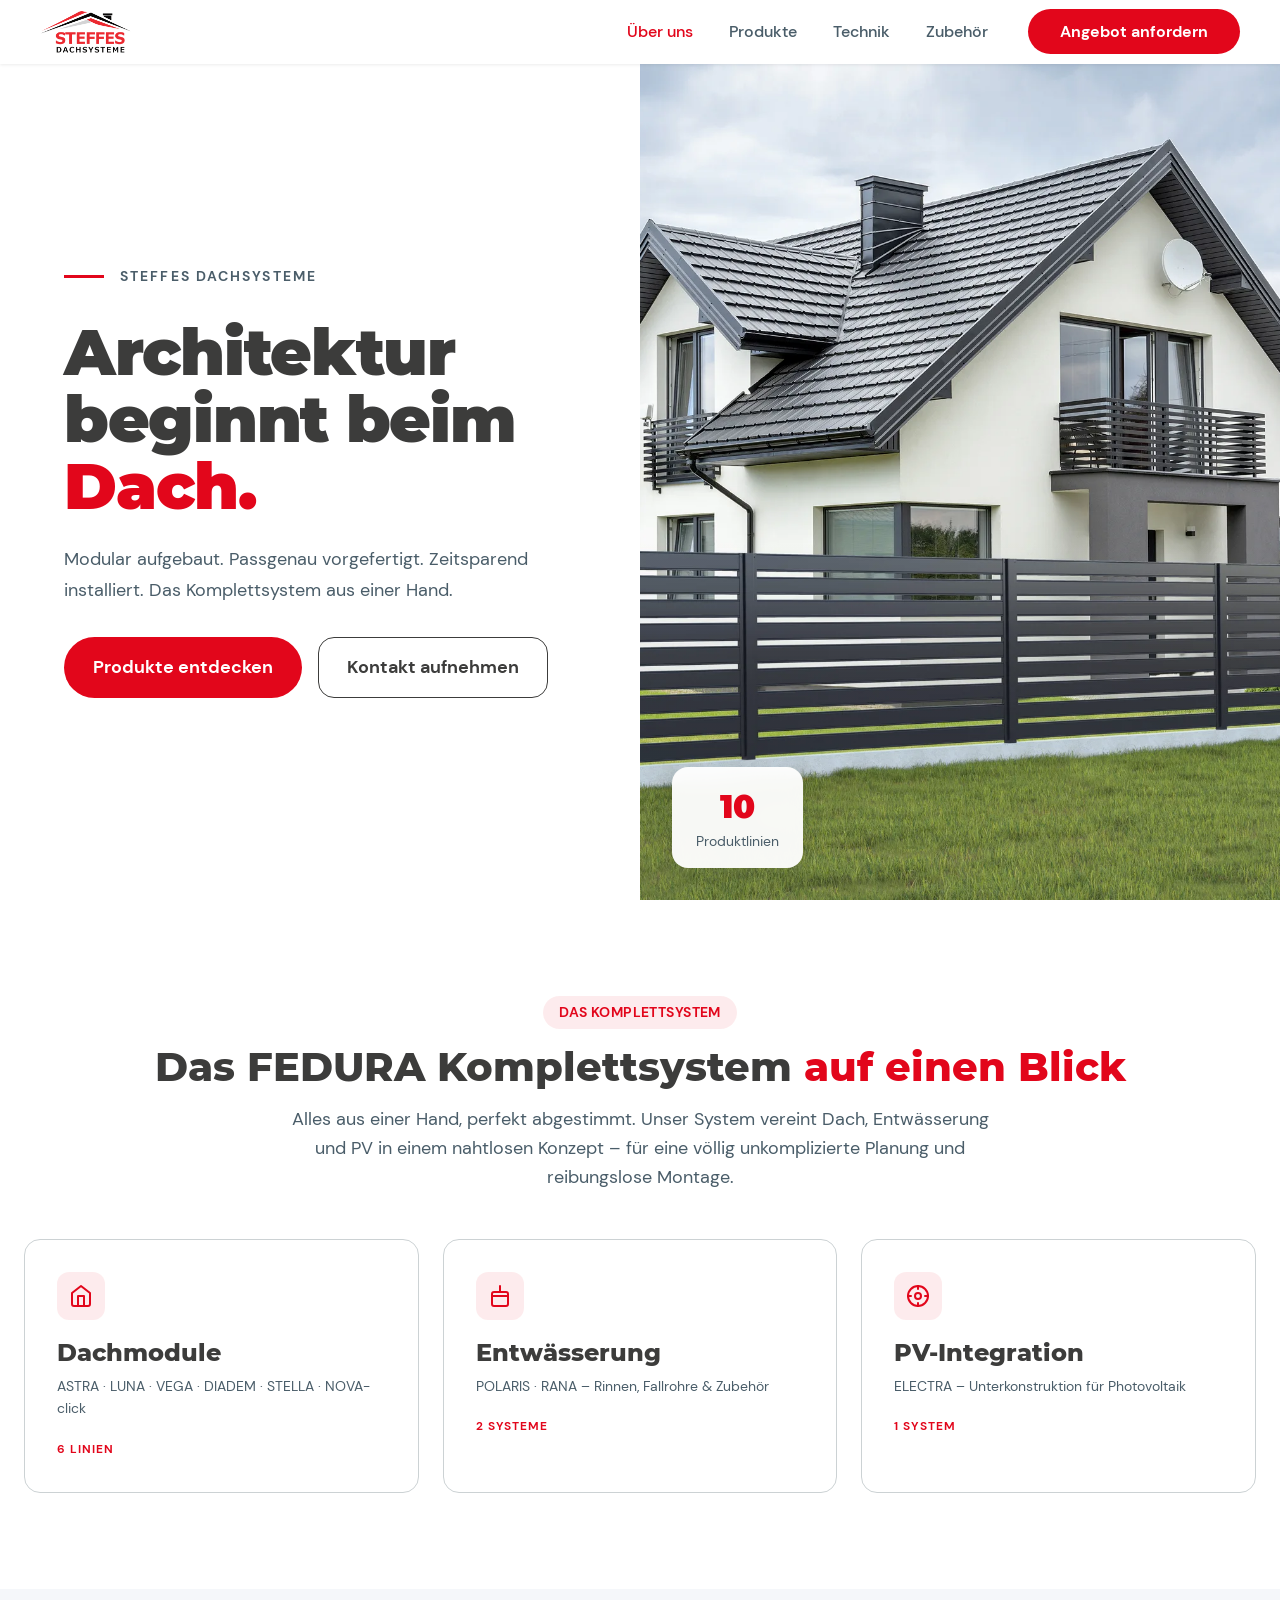
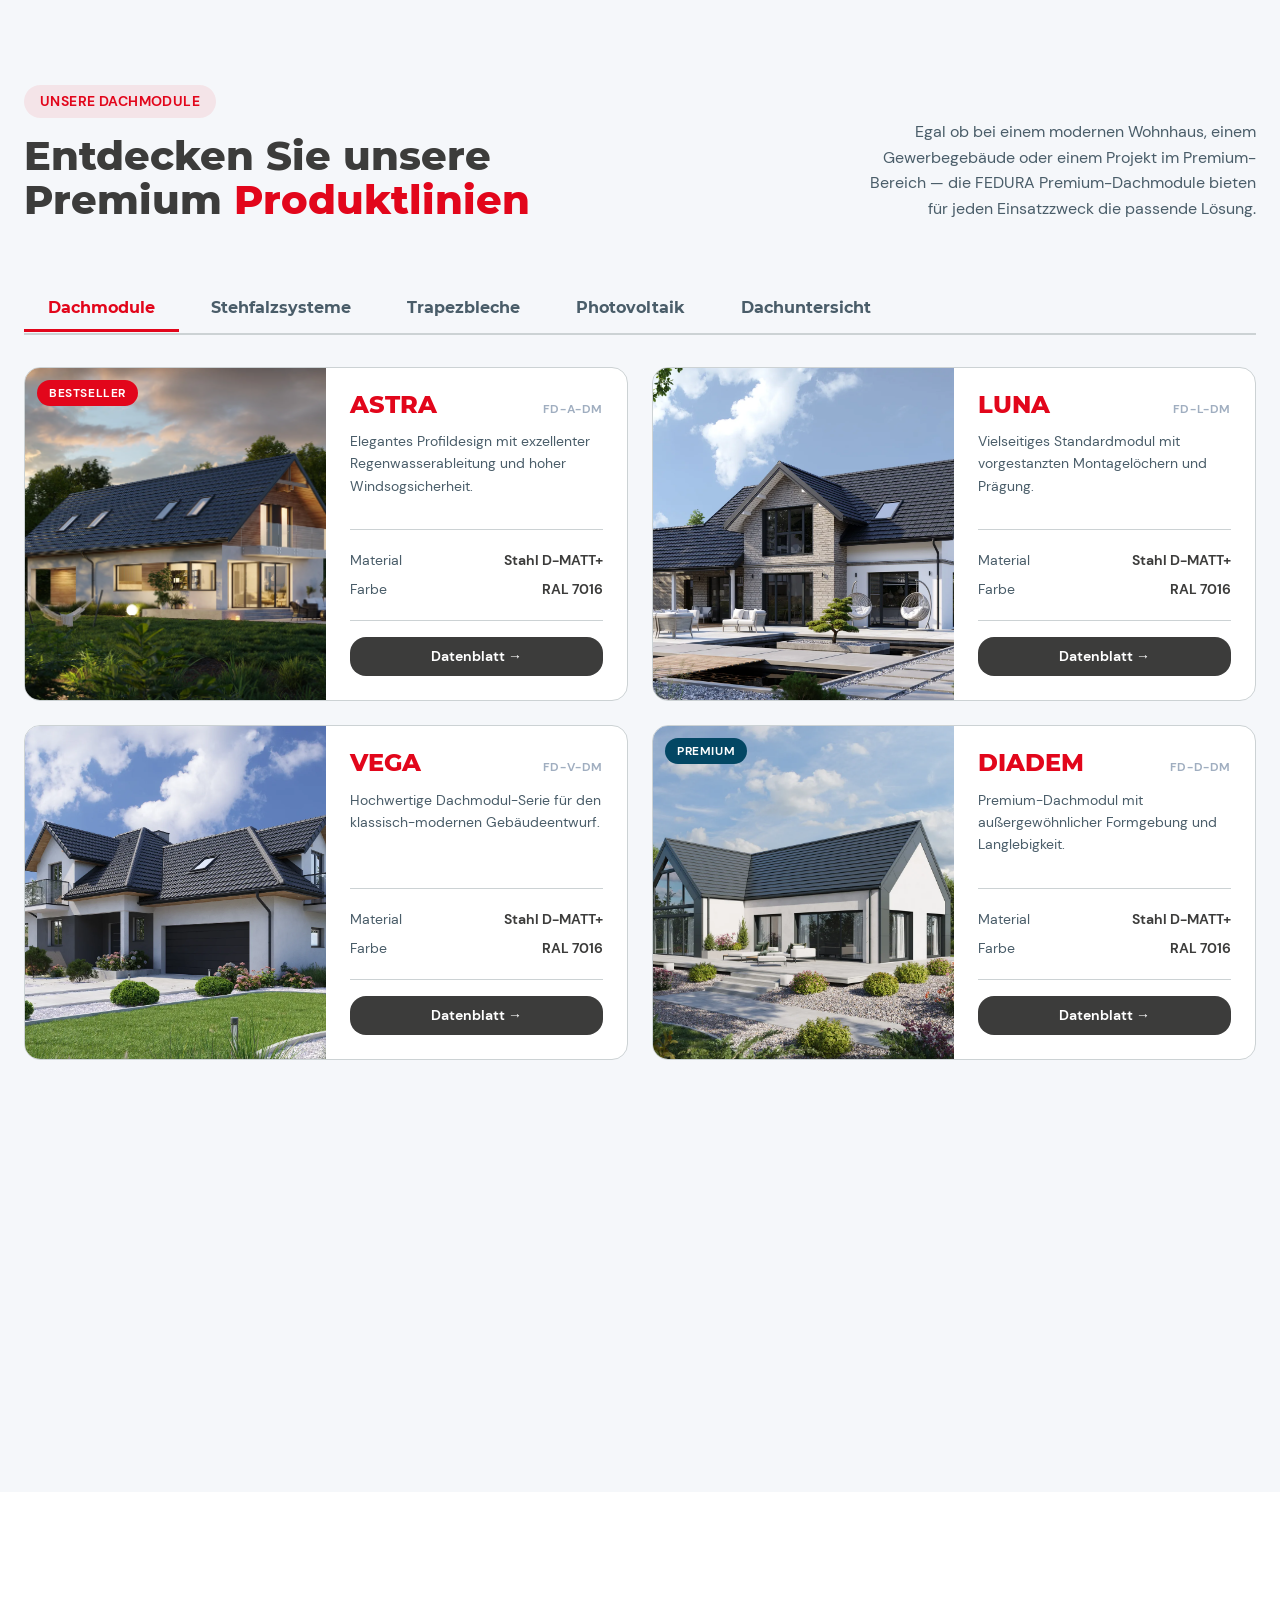
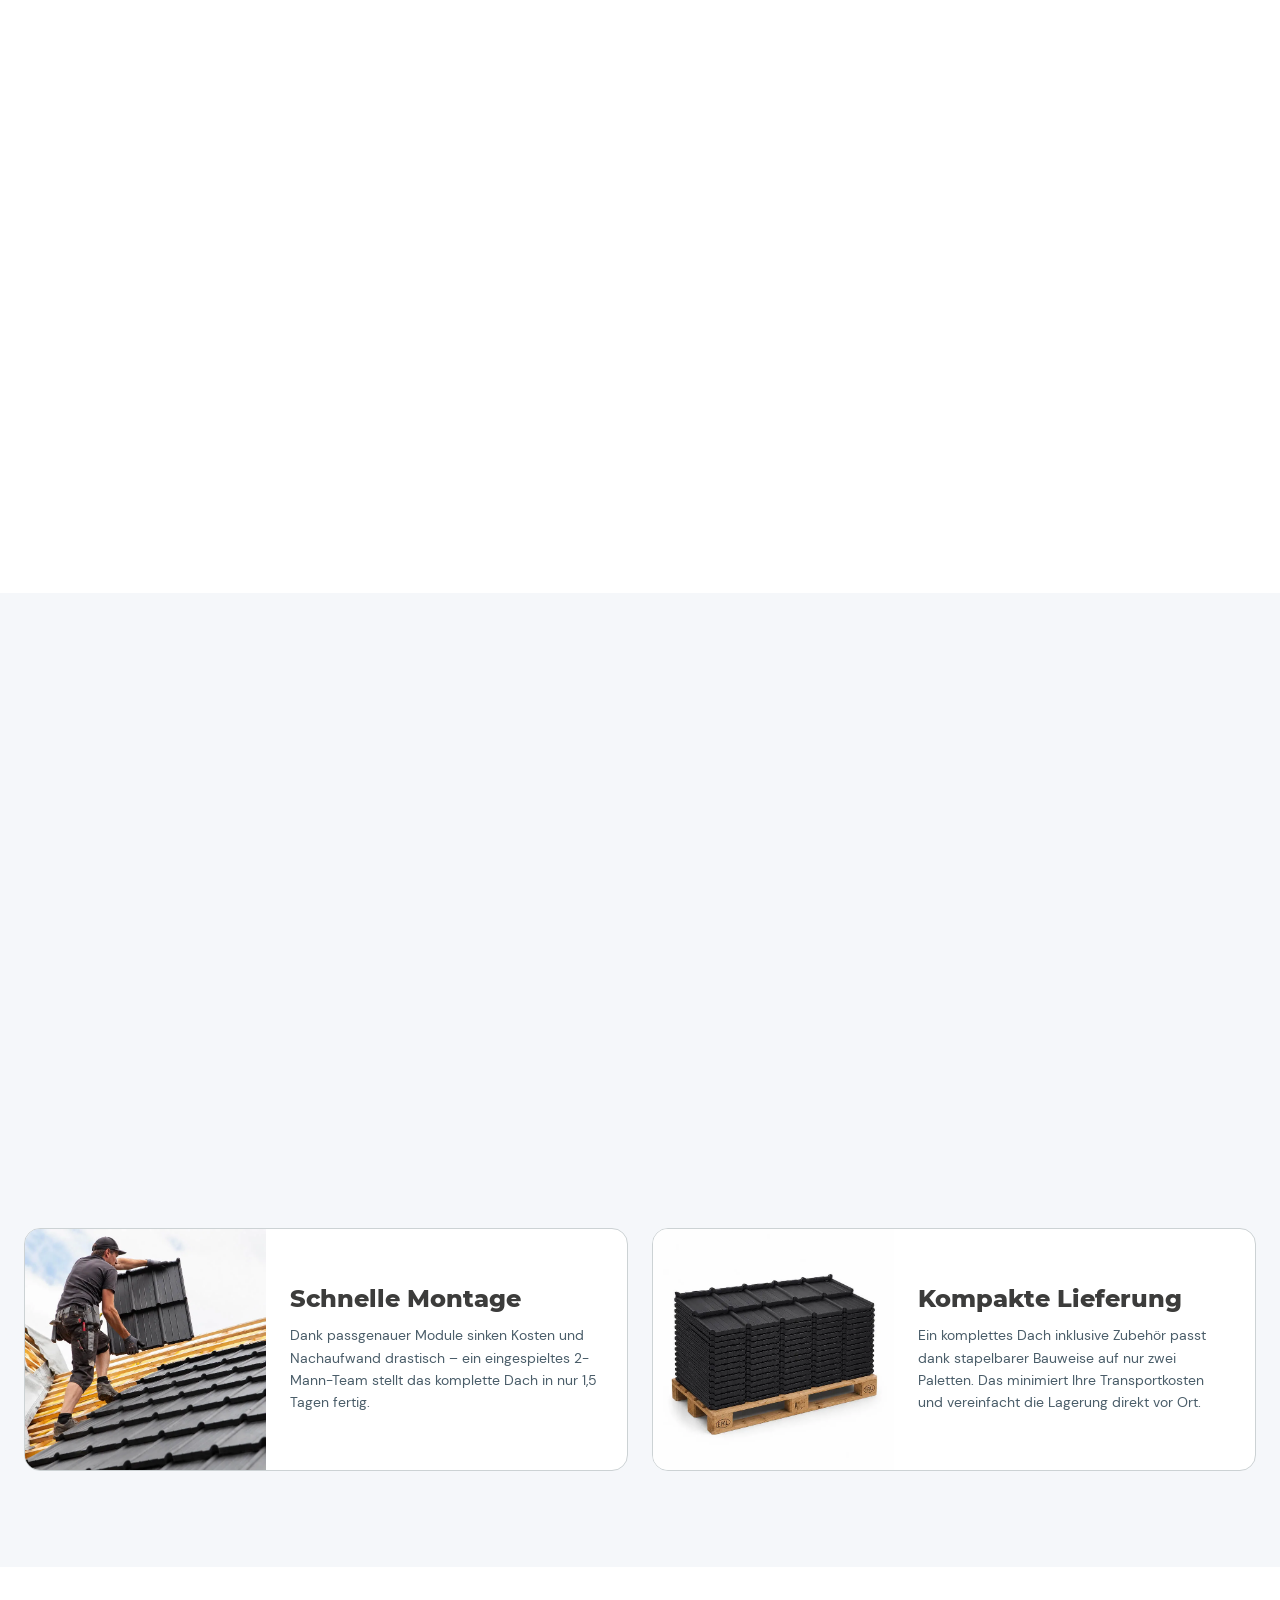
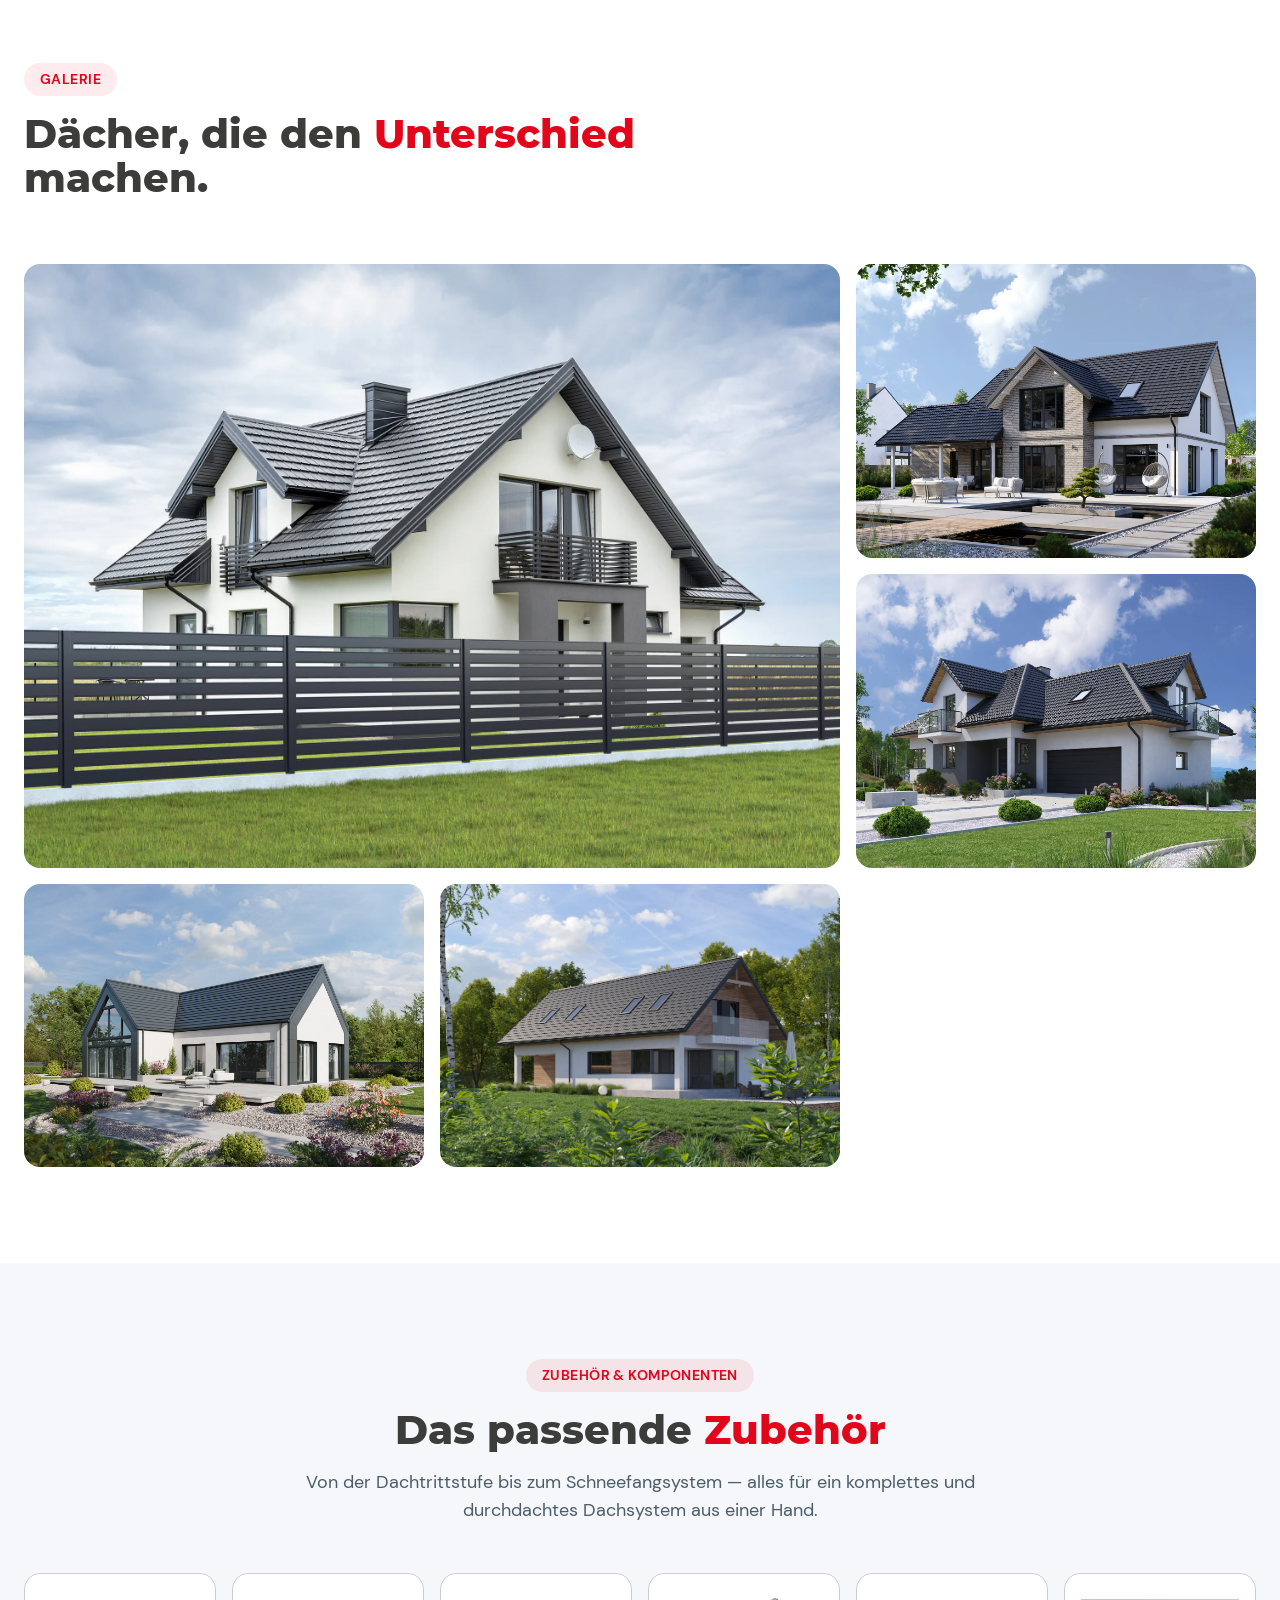
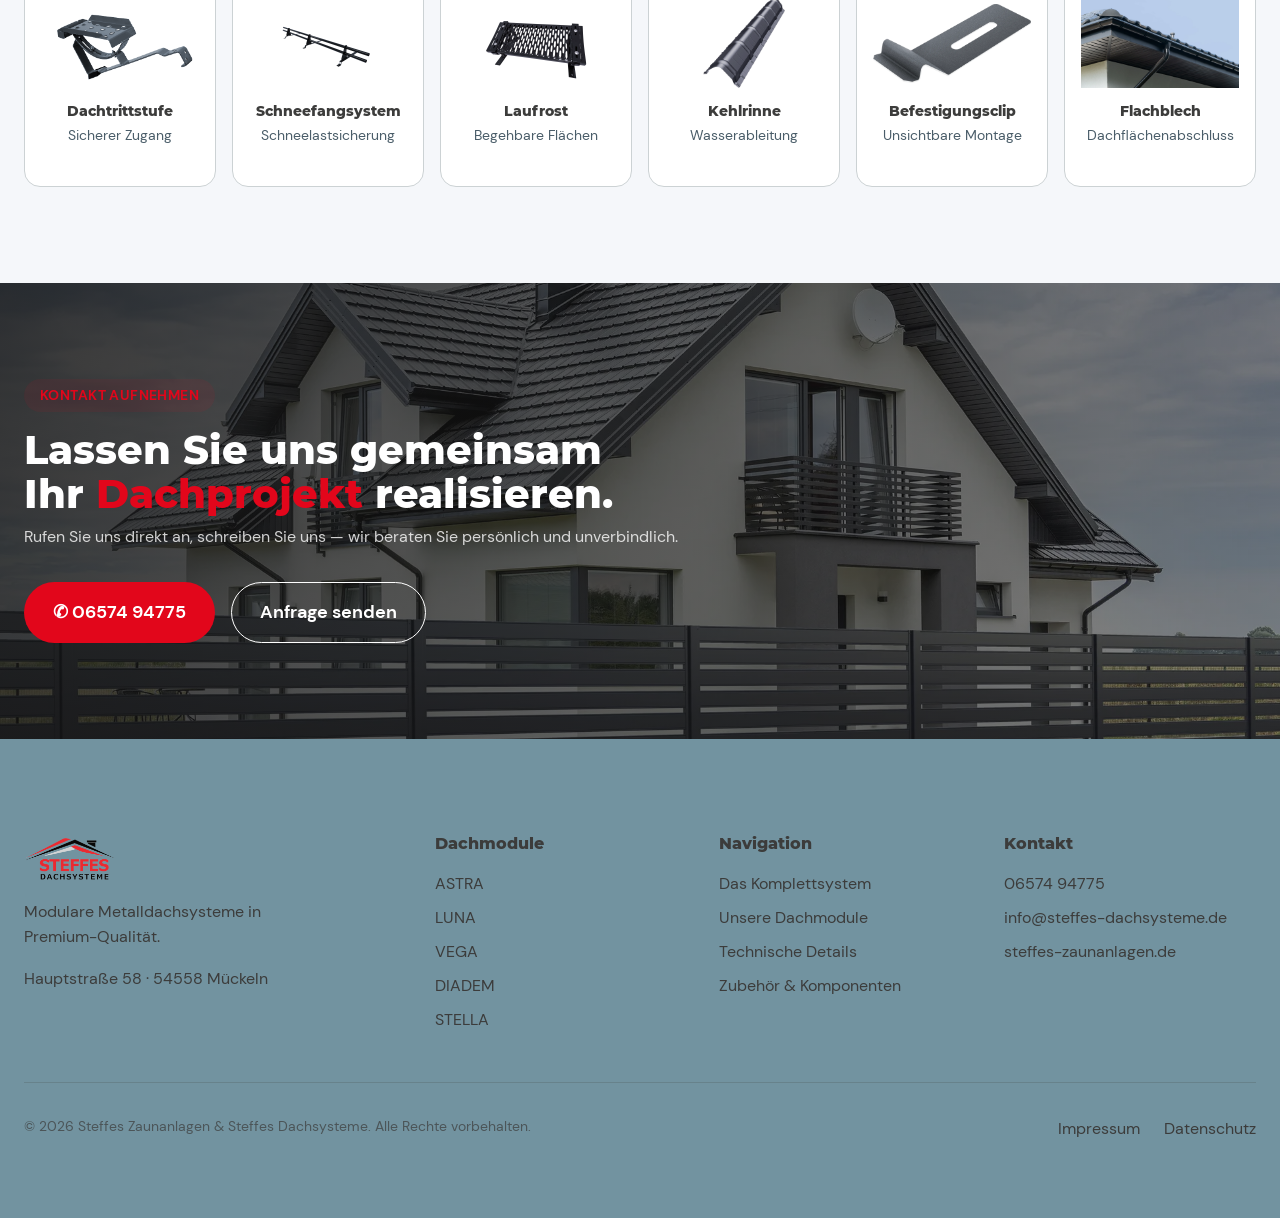
==== commit ada6698b: "fix: Impressum/Datenschutz-Head und Nav-Links, Mobile-CTA lesbar - Typografische Anführungszeichen i" ====
--- a/index.html
+++ b/index.html
@@ -61,7 +61,6 @@
         <li><a href="#produkte" class="nav__link">Produkte</a></li>
         <li><a href="#technik" class="nav__link">Technik</a></li>
         <li><a href="#zubehoer" class="nav__link">Zubehör</a></li>
-        <li><a href="konfigurator.html" class="nav__link">Konfigurator</a></li>
         <li><a href="#kontakt" class="nav__cta">Angebot anfordern</a></li>
       </ul>
       <button class="nav__toggle" id="nav-toggle" aria-label="Menü öffnen">
@@ -73,7 +72,6 @@
       <a href="#produkte" class="nav__mobile-link">Produkte</a>
       <a href="#technik" class="nav__mobile-link">Technik</a>
       <a href="#zubehoer" class="nav__mobile-link">Zubehör</a>
-      <a href="konfigurator.html" class="nav__mobile-link">Konfigurator</a>
       <a href="#kontakt" class="nav__mobile-link nav__cta">Angebot anfordern</a>
     </div>
   </nav>
@@ -388,7 +386,7 @@
         </div>
         <div class="footer__col"><h5 class="footer__heading">Dachmodule</h5><a href="#produkte" class="footer__link">ASTRA</a><a href="#produkte" class="footer__link">LUNA</a><a href="#produkte" class="footer__link">VEGA</a><a href="#produkte" class="footer__link">DIADEM</a><a href="#produkte" class="footer__link">STELLA</a></div>
         <!--<div class="footer__col"><h5 class="footer__heading">Systeme</h5><a href="#" class="footer__link">NOVA-click Stehfalz</a><a href="#" class="footer__link">ELECTRA PV</a><a href="#" class="footer__link">POLARIS Entwässerung</a><a href="#" class="footer__link">RANA Entwässerung</a><a href="#" class="footer__link">MIRA Untersicht</a></div>-->
-        <div class="footer__col"><h5 class="footer__heading">Navigation</h5><a href="#ueber" class="footer__link">Das Komplettsystem</a><a href="#produkte" class="footer__link">Unsere Dachmodule</a><a href="#technik" class="footer__link">Technische Details</a><a href="#zubehoer" class="footer__link">Zubehör &amp; Komponenten</a><a href="konfigurator.html" class="footer__link">Dach-Konfigurator</a></div>
+        <div class="footer__col"><h5 class="footer__heading">Navigation</h5><a href="#ueber" class="footer__link">Das Komplettsystem</a><a href="#produkte" class="footer__link">Unsere Dachmodule</a><a href="#technik" class="footer__link">Technische Details</a><a href="#zubehoer" class="footer__link">Zubehör &amp; Komponenten</a></div>
         <div class="footer__col"><h5 class="footer__heading">Kontakt</h5><a href="tel:+49657494775" class="footer__link">06574 94775</a><a href="mailto:info@steffes-dachsysteme.de" class="footer__link">info@steffes-dachsysteme.de</a><a href="https://steffes-zaunanlagen.de" class="footer__link">steffes-zaunanlagen.de</a></div>
       </div>
       <div class="footer__bottom">
--- a/styles.css
+++ b/styles.css
@@ -392,6 +392,20 @@
 .nav__mobile-link:hover {
   background: var(--bg-light-gray);
   color: var(--brand-color);
+}
+
+/* CTA im Mobile-Menü: weiße Schrift auf Rot statt geerbtem Grau */
+.nav__mobile-link.nav__cta {
+  margin-left: 0;
+  margin-top: var(--space-2);
+  color: var(--white);
+  text-align: center;
+  border-radius: var(--radius-pill);
+}
+
+.nav__mobile-link.nav__cta:hover {
+  background-color: var(--bg-deep);
+  color: var(--white);
 }
 
 /* --- Hero Popup --- */
@@ -1347,519 +1361,3 @@
   .accessory-grid { grid-template-columns: repeat(2, 1fr); }
   .cta-bar__actions { flex-direction: column; }
 }
-
-/* ============================================
-   KONFIGURATOR
-   ============================================ */
-
-/* --- Unterseite: Page Header --- */
-.page-hero {
-  padding: calc(var(--section-padding) + 4rem) 0 var(--space-12);
-}
-
-.page-hero__inner {
-  display: flex;
-  align-items: flex-end;
-  justify-content: space-between;
-  gap: var(--space-12);
-}
-
-.page-hero__text {
-  max-width: 640px;
-}
-
-.page-hero__text p {
-  color: var(--text-muted);
-  font-size: var(--text-md);
-  margin-bottom: 0;
-}
-
-.config-steps {
-  display: flex;
-  gap: var(--space-8);
-  list-style: none;
-  flex-shrink: 0;
-}
-
-.config-steps li {
-  display: flex;
-  flex-direction: column;
-  gap: var(--space-1);
-  font-weight: 600;
-  color: var(--headings);
-  font-size: var(--text-sm);
-}
-
-.config-steps span {
-  font-family: var(--font-heading);
-  font-weight: 900;
-  font-size: var(--text-2xl);
-  color: var(--brand-color);
-  line-height: 1;
-}
-
-/* --- Unterseite: iframe-Rahmen --- */
-.configurator-section {
-  padding: 0 0 var(--section-padding);
-}
-
-.configurator-frame {
-  position: relative;
-  background: var(--bg-white);
-  border: 1px solid var(--borders);
-  border-radius: var(--radius-lg);
-  box-shadow: var(--shadow-md);
-  overflow: hidden;
-  min-height: 600px;
-}
-
-.configurator-frame iframe {
-  display: block;
-  width: 100%;
-  height: max(600px, min(900px, calc(100vh - 6rem)));
-  border: 0;
-}
-
-/* Ohne src: iframe ausblenden, Platzhalter zeigen */
-.configurator-frame iframe:not([src]),
-.configurator-frame iframe[src=""] {
-  display: none;
-}
-
-.configurator-frame iframe[src]:not([src=""]) + .configurator-frame__placeholder {
-  display: none;
-}
-
-.configurator-frame__placeholder {
-  position: absolute;
-  inset: 0;
-  display: flex;
-  flex-direction: column;
-  align-items: center;
-  justify-content: center;
-  text-align: center;
-  padding: var(--space-8);
-  background:
-    linear-gradient(rgba(245, 247, 250, 0.93), rgba(245, 247, 250, 0.93)),
-    url('images/ASTRA_Dachmodul_Ambiente-01.webp') center / cover no-repeat;
-}
-
-.configurator-frame__icon {
-  width: 72px;
-  height: 72px;
-  display: flex;
-  align-items: center;
-  justify-content: center;
-  border-radius: 50%;
-  background: var(--brand-color-light);
-  color: var(--brand-color);
-  margin-bottom: var(--space-6);
-}
-
-.configurator-frame__placeholder p {
-  color: var(--text-muted);
-  max-width: 480px;
-  margin-bottom: var(--space-8);
-}
-
-.configurator-frame__actions {
-  display: flex;
-  gap: var(--space-4);
-  flex-wrap: wrap;
-  justify-content: center;
-}
-
-/* --- Teaser: gemeinsame Bausteine --- */
-.config-teaser__checks {
-  list-style: none;
-  margin: var(--space-6) 0 var(--space-8);
-  display: flex;
-  flex-direction: column;
-  gap: var(--space-3);
-}
-
-.config-teaser__checks li {
-  display: flex;
-  align-items: center;
-  gap: var(--space-3);
-  font-weight: 500;
-  color: var(--headings);
-}
-
-.config-teaser__checks svg {
-  flex-shrink: 0;
-  color: var(--brand-color);
-}
-
-/* --- Variante A: Split-Teaser mit Browser-Mockup --- */
-.config-split {
-  display: grid;
-  grid-template-columns: 1.1fr 1fr;
-  gap: var(--space-16);
-  align-items: center;
-}
-
-.config-split__text p {
-  color: var(--text-muted);
-  font-size: var(--text-md);
-}
-
-.browser-mockup {
-  position: relative;
-  z-index: 0;
-  background: var(--bg-white);
-  border-radius: var(--radius-lg);
-  box-shadow: var(--shadow-lg);
-}
-
-.browser-mockup::before {
-  content: '';
-  position: absolute;
-  inset: 0;
-  background: var(--brand-color);
-  border-radius: var(--radius-lg);
-  transform: translate(0.75rem, 0.75rem);
-  z-index: -1;
-  transition: transform var(--transition-medium);
-}
-
-.browser-mockup:hover::before {
-  transform: translate(0, 0);
-}
-
-.browser-mockup__bar {
-  display: flex;
-  align-items: center;
-  gap: var(--space-2);
-  padding: var(--space-3) var(--space-4);
-  background: var(--bg-light-gray);
-  border-bottom: 1px solid var(--borders);
-  border-radius: var(--radius-lg) var(--radius-lg) 0 0;
-}
-
-.browser-mockup__dot {
-  width: 10px;
-  height: 10px;
-  border-radius: 50%;
-  background: var(--borders);
-}
-
-.browser-mockup__dot:first-child { background: var(--brand-color); }
-
-.browser-mockup__url {
-  flex: 1;
-  margin-left: var(--space-3);
-  padding: var(--space-1) var(--space-3);
-  background: var(--bg-white);
-  border-radius: var(--radius-pill);
-  font-size: var(--text-xs);
-  color: var(--text-muted);
-}
-
-.browser-mockup__screen {
-  position: relative;
-  aspect-ratio: 16 / 10;
-  overflow: hidden;
-  border-radius: 0 0 var(--radius-lg) var(--radius-lg);
-}
-
-.browser-mockup__screen img {
-  width: 100%;
-  height: 100%;
-  object-fit: cover;
-}
-
-.browser-mockup__panel {
-  position: absolute;
-  top: var(--space-4);
-  right: var(--space-4);
-  width: 42%;
-  padding: var(--space-4);
-  background: rgba(255, 255, 255, 0.92);
-  backdrop-filter: blur(8px);
-  border-radius: var(--radius-md);
-  box-shadow: var(--shadow-md);
-  font-size: var(--text-xs);
-  color: var(--text-muted);
-}
-
-.browser-mockup__panel strong {
-  display: block;
-  font-family: var(--font-heading);
-  font-weight: 800;
-  font-size: var(--text-sm);
-  margin-bottom: var(--space-2);
-  color: var(--headings);
-}
-
-.browser-mockup__swatches {
-  display: flex;
-  gap: var(--space-2);
-  margin: var(--space-1) 0 var(--space-3);
-}
-
-.browser-mockup__swatches span {
-  width: 18px;
-  height: 18px;
-  border-radius: 50%;
-  border: 2px solid var(--white);
-  box-shadow: 0 0 0 1px var(--borders);
-}
-
-.browser-mockup__swatches span:first-child { box-shadow: 0 0 0 2px var(--brand-color); }
-
-.browser-mockup__line {
-  height: 6px;
-  border-radius: 3px;
-  background: var(--borders);
-  margin-bottom: var(--space-2);
-}
-
-.browser-mockup__line--short { width: 60%; }
-
-.browser-mockup__btn {
-  margin-top: var(--space-3);
-  padding: var(--space-1) var(--space-3);
-  border-radius: var(--radius-pill);
-  background: var(--brand-color);
-  color: var(--white);
-  font-weight: 600;
-  text-align: center;
-}
-
-/* --- Variante B: Deep-Blue Prozess-Banner --- */
-.config-banner {
-  position: relative;
-  background: var(--bg-deep);
-  overflow: hidden;
-  padding: var(--space-20) 0;
-}
-
-.config-banner__roof {
-  position: absolute;
-  right: -4%;
-  bottom: -20%;
-  width: 50%;
-  height: auto;
-  color: rgba(255, 255, 255, 0.06);
-  pointer-events: none;
-}
-
-.config-banner__inner {
-  position: relative;
-  display: grid;
-  grid-template-columns: 1fr 1.3fr auto;
-  gap: var(--space-12);
-  align-items: center;
-}
-
-.config-banner .section-header__tag {
-  background: rgba(255, 255, 255, 0.12);
-  color: var(--white);
-}
-
-.config-banner__title h2 {
-  color: var(--white);
-  margin-bottom: var(--space-2);
-}
-
-.config-banner__title em {
-  font-style: normal;
-}
-
-.config-banner__title p {
-  color: rgba(255, 255, 255, 0.75);
-  margin-bottom: 0;
-}
-
-.config-banner__steps {
-  position: relative;
-  display: grid;
-  grid-template-columns: repeat(3, 1fr);
-  gap: var(--space-4);
-  list-style: none;
-}
-
-.config-banner__steps::before {
-  content: '';
-  position: absolute;
-  top: 1.75rem;
-  left: 16%;
-  right: 16%;
-  border-top: 2px dashed rgba(255, 255, 255, 0.25);
-}
-
-.config-banner__steps li {
-  position: relative;
-  text-align: center;
-  color: var(--white);
-  font-weight: 600;
-  font-size: var(--text-sm);
-}
-
-.config-banner__num {
-  display: flex;
-  align-items: center;
-  justify-content: center;
-  width: 3.5rem;
-  height: 3.5rem;
-  margin: 0 auto var(--space-3);
-  border-radius: 50%;
-  background: var(--bg-deep);
-  border: 2px solid var(--brand-color);
-  font-family: var(--font-heading);
-  font-weight: 900;
-  font-size: var(--text-lg);
-  color: var(--white);
-}
-
-.config-banner__steps small {
-  display: block;
-  font-weight: 400;
-  color: rgba(255, 255, 255, 0.65);
-  margin-top: var(--space-1);
-}
-
-.config-banner .btn--brand:hover {
-  background-color: var(--white);
-  color: var(--bg-deep);
-}
-
-/* --- Variante C: Interaktive Modellauswahl --- */
-.config-picker {
-  position: relative;
-  z-index: 0;
-  display: grid;
-  grid-template-columns: 1.2fr 1fr;
-  background: var(--bg-white);
-  border-radius: var(--radius-xl);
-  box-shadow: var(--shadow-lg);
-}
-
-.config-picker::before {
-  content: '';
-  position: absolute;
-  inset: 0;
-  background: var(--brand-color);
-  border-radius: var(--radius-xl);
-  transform: translate(0.75rem, 0.75rem);
-  z-index: -1;
-}
-
-.config-picker__media {
-  position: relative;
-  min-height: 420px;
-  overflow: hidden;
-  border-radius: var(--radius-xl) 0 0 var(--radius-xl);
-}
-
-.config-picker__media img {
-  position: absolute;
-  inset: 0;
-  width: 100%;
-  height: 100%;
-  object-fit: cover;
-  transition: opacity var(--transition-medium), transform var(--transition-slow);
-}
-
-.config-picker__media img.is-fading {
-  opacity: 0;
-  transform: scale(1.03);
-}
-
-.config-picker__label {
-  position: absolute;
-  left: var(--space-6);
-  bottom: var(--space-6);
-  padding: var(--space-2) var(--space-4);
-  background: rgba(255, 255, 255, 0.92);
-  backdrop-filter: blur(8px);
-  border-radius: var(--radius-pill);
-  font-family: var(--font-heading);
-  font-weight: 800;
-  font-size: var(--text-sm);
-  color: var(--headings);
-}
-
-.config-picker__body {
-  background: var(--bg-white);
-  border-radius: 0 var(--radius-xl) var(--radius-xl) 0;
-  padding: var(--space-12);
-  display: flex;
-  flex-direction: column;
-  justify-content: center;
-  align-items: flex-start;
-}
-
-.config-picker__body > p {
-  color: var(--text-muted);
-}
-
-.config-picker__chips {
-  display: flex;
-  flex-wrap: wrap;
-  gap: var(--space-2);
-  margin: var(--space-4) 0 var(--space-3);
-}
-
-.config-chip {
-  font-family: var(--font-heading);
-  font-weight: 700;
-  font-size: var(--text-sm);
-  letter-spacing: 0.04em;
-  padding: var(--space-2) var(--space-4);
-  border: 1px solid var(--borders);
-  border-radius: var(--radius-pill);
-  background: var(--bg-white);
-  color: var(--text-muted);
-  cursor: pointer;
-  transition: color var(--transition-fast), border-color var(--transition-fast), background-color var(--transition-fast);
-}
-
-.config-chip:hover {
-  border-color: var(--brand-color);
-  color: var(--brand-color);
-}
-
-.config-chip.active {
-  background: var(--brand-color);
-  border-color: var(--brand-color);
-  color: var(--white);
-}
-
-.config-picker__desc {
-  font-size: var(--text-sm);
-  color: var(--text-muted);
-  min-height: 3em;
-  margin-bottom: var(--space-6);
-}
-
-/* --- Konfigurator Responsive --- */
-@media (max-width: 1024px) {
-  .page-hero__inner { flex-direction: column; align-items: flex-start; gap: var(--space-8); }
-  .config-split { grid-template-columns: 1fr; gap: var(--space-12); }
-  .config-banner__inner { grid-template-columns: 1fr; gap: var(--space-10); }
-  .config-picker { grid-template-columns: 1fr; }
-  .config-picker__media { min-height: 300px; border-radius: var(--radius-xl) var(--radius-xl) 0 0; }
-  .config-picker__body { border-radius: 0 0 var(--radius-xl) var(--radius-xl); }
-}
-
-@media (max-width: 768px) {
-  .configurator-section .container { padding: 0; }
-  .configurator-frame { border-radius: 0; border-left: 0; border-right: 0; }
-  .configurator-frame iframe { height: calc(100vh - 4rem); }
-  .browser-mockup__panel { display: none; }
-  .config-banner { padding: var(--space-12) 0; }
-  .config-banner .btn { width: 100%; }
-  .config-picker__body { padding: var(--space-8) var(--space-6); }
-  .config-picker::before { transform: translate(0.5rem, 0.5rem); }
-}
-
-@media (max-width: 480px) {
-  .config-steps { gap: var(--space-5); }
-  .config-banner__steps { gap: var(--space-2); }
-  .config-banner__steps small { display: none; }
-  .configurator-frame__actions { flex-direction: column; width: 100%; }
-  .config-split .btn,
-  .config-picker .btn { width: 100%; }
-}
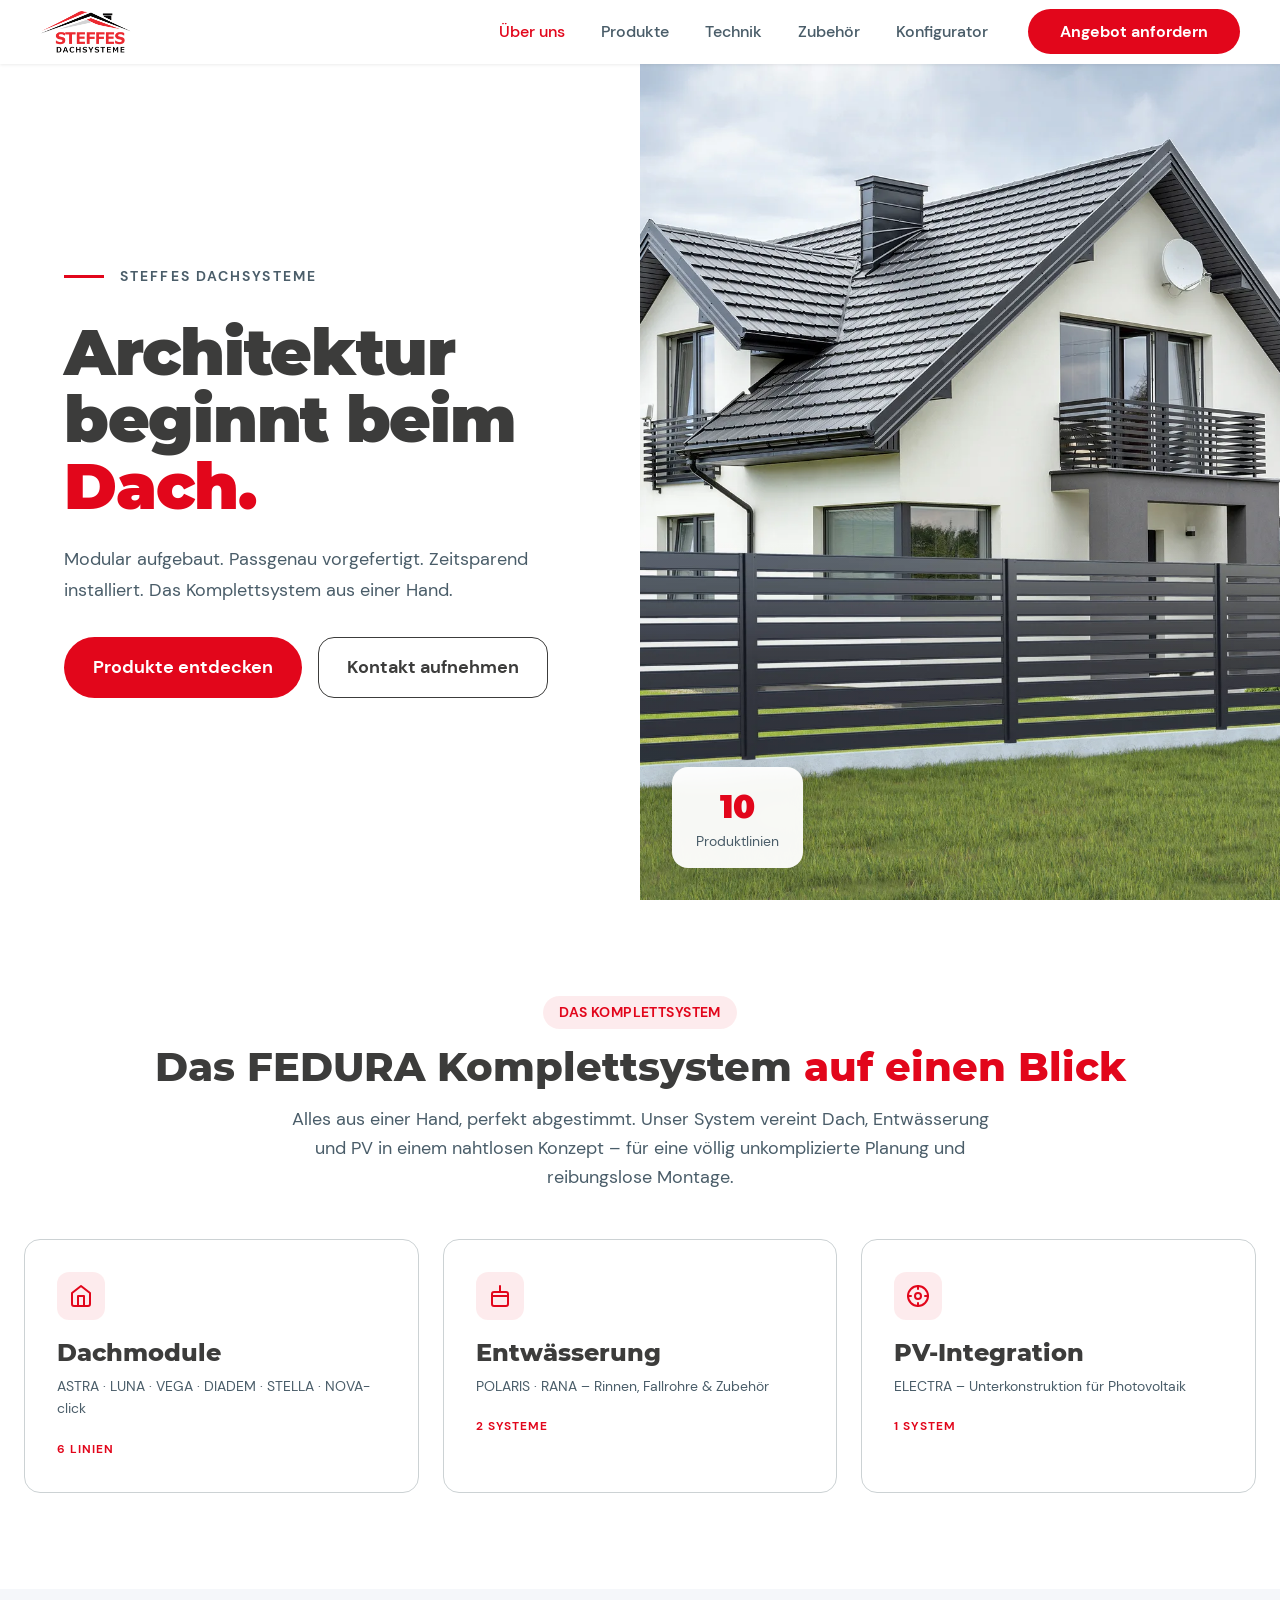
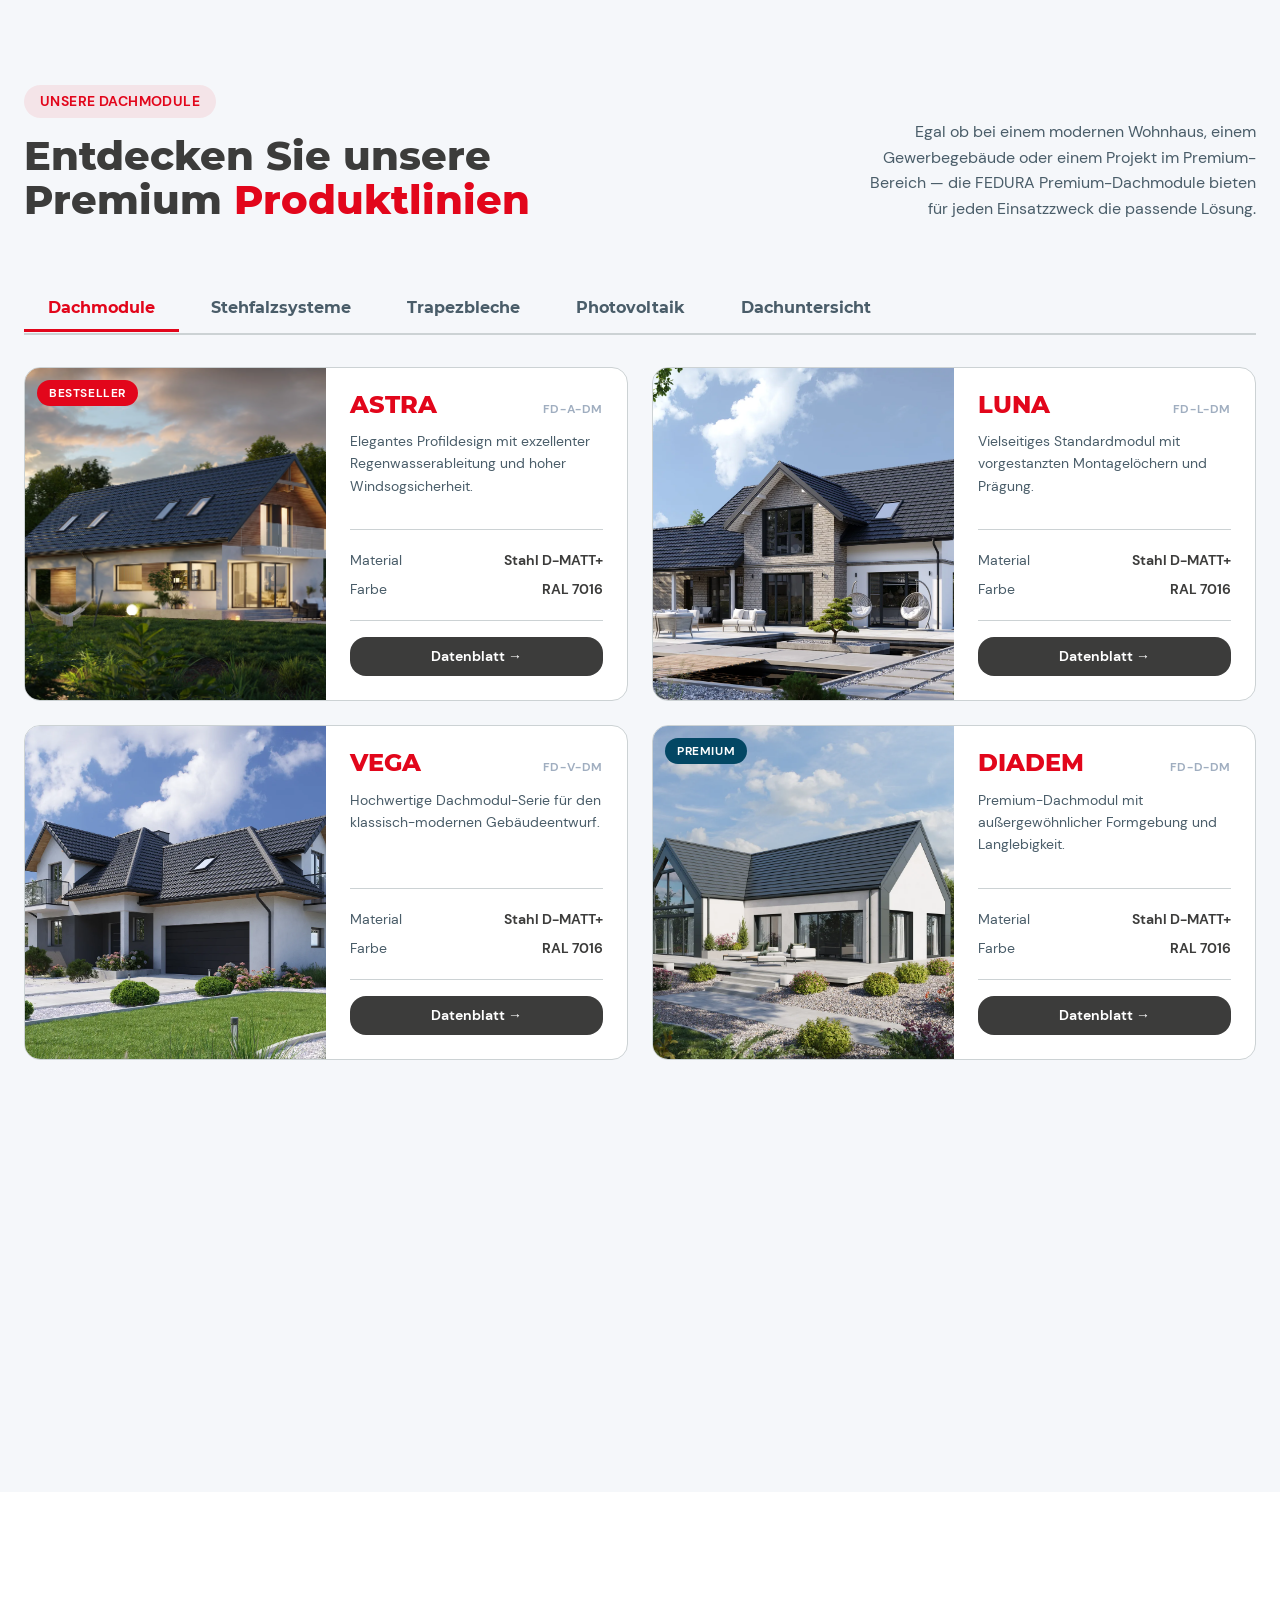
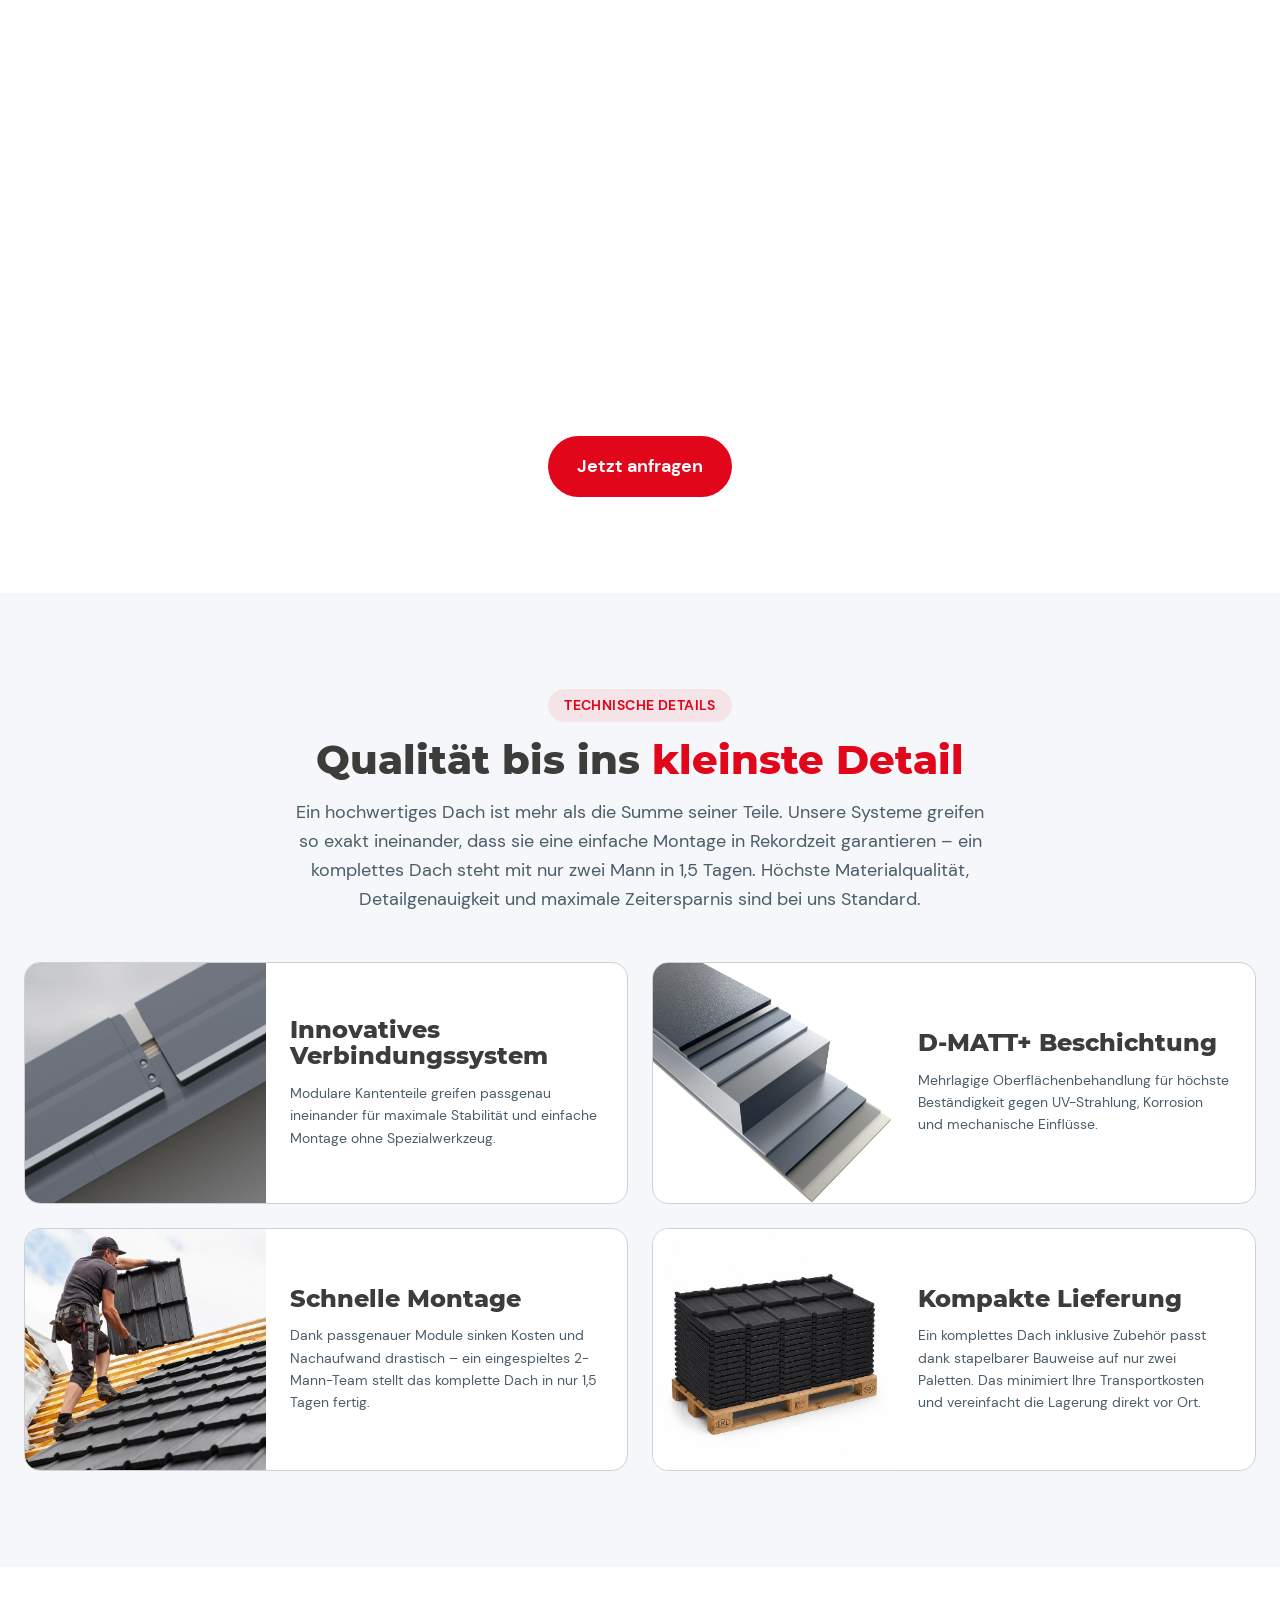
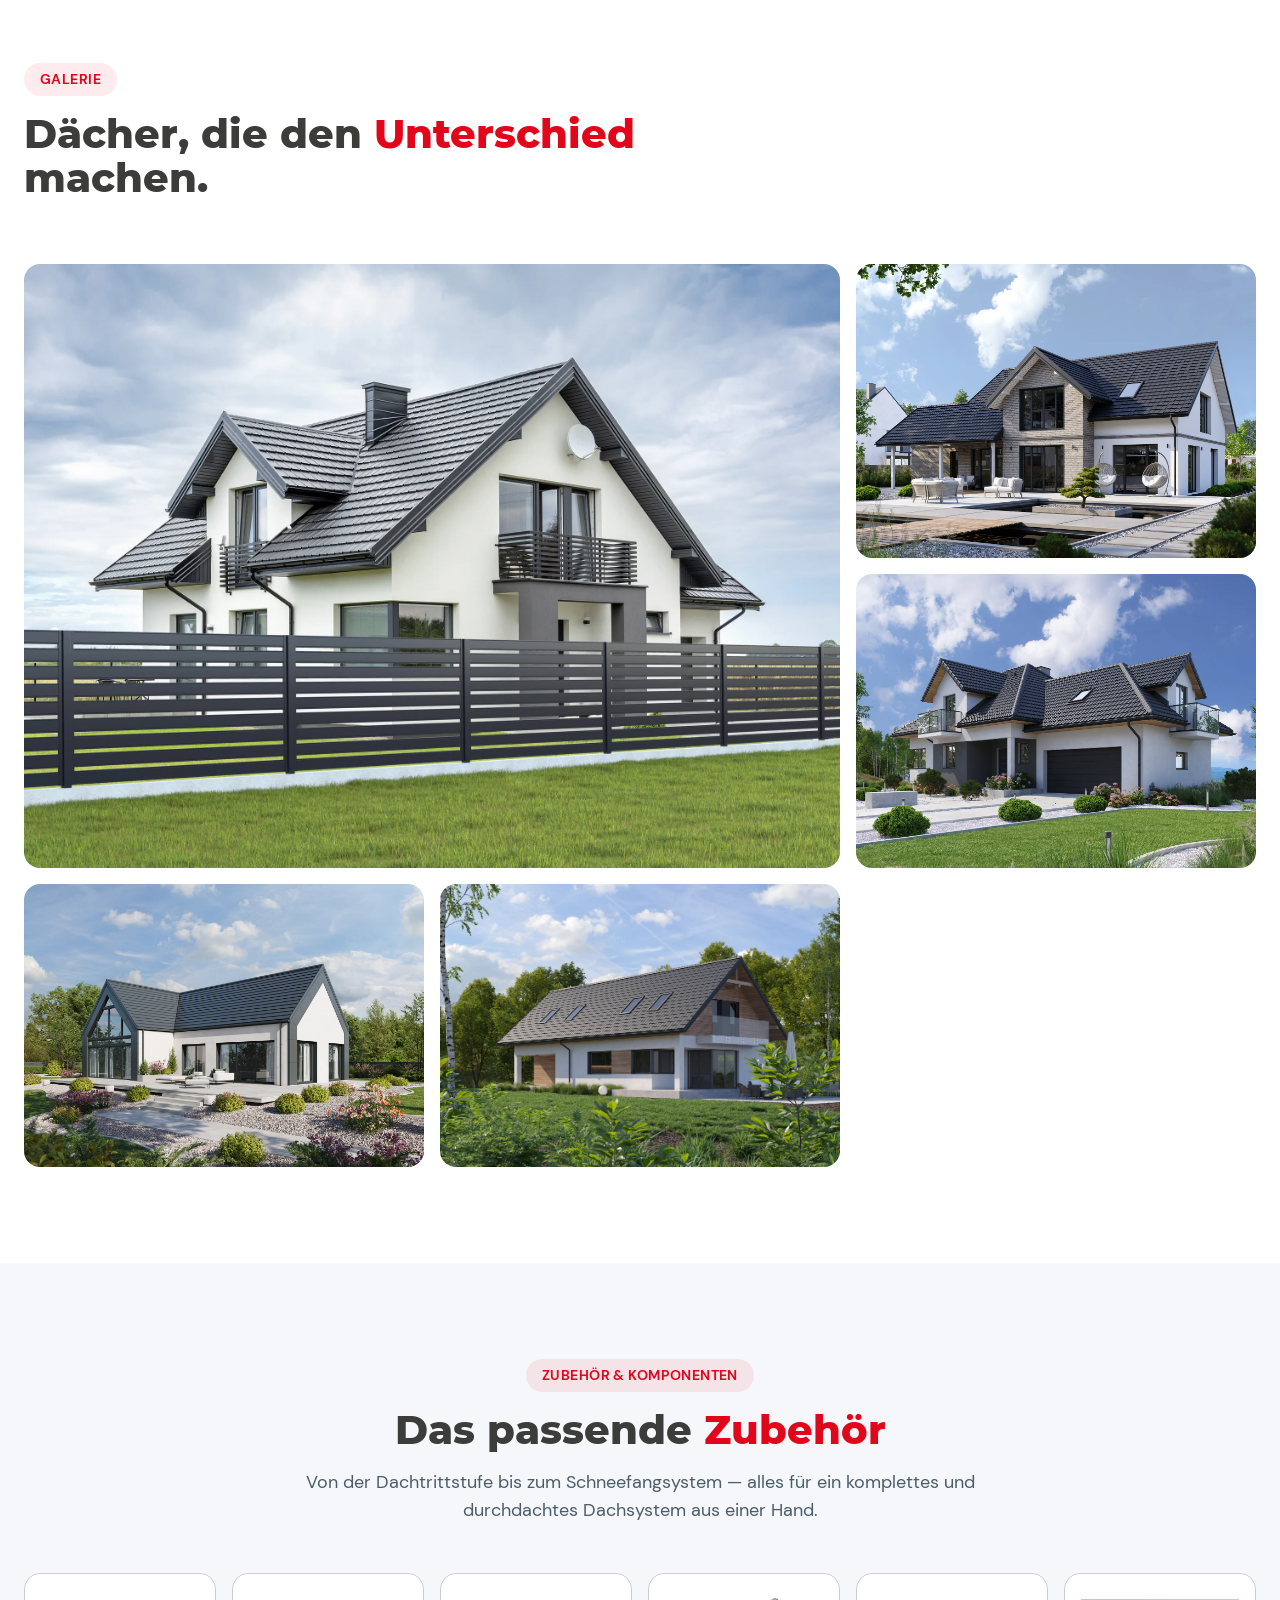
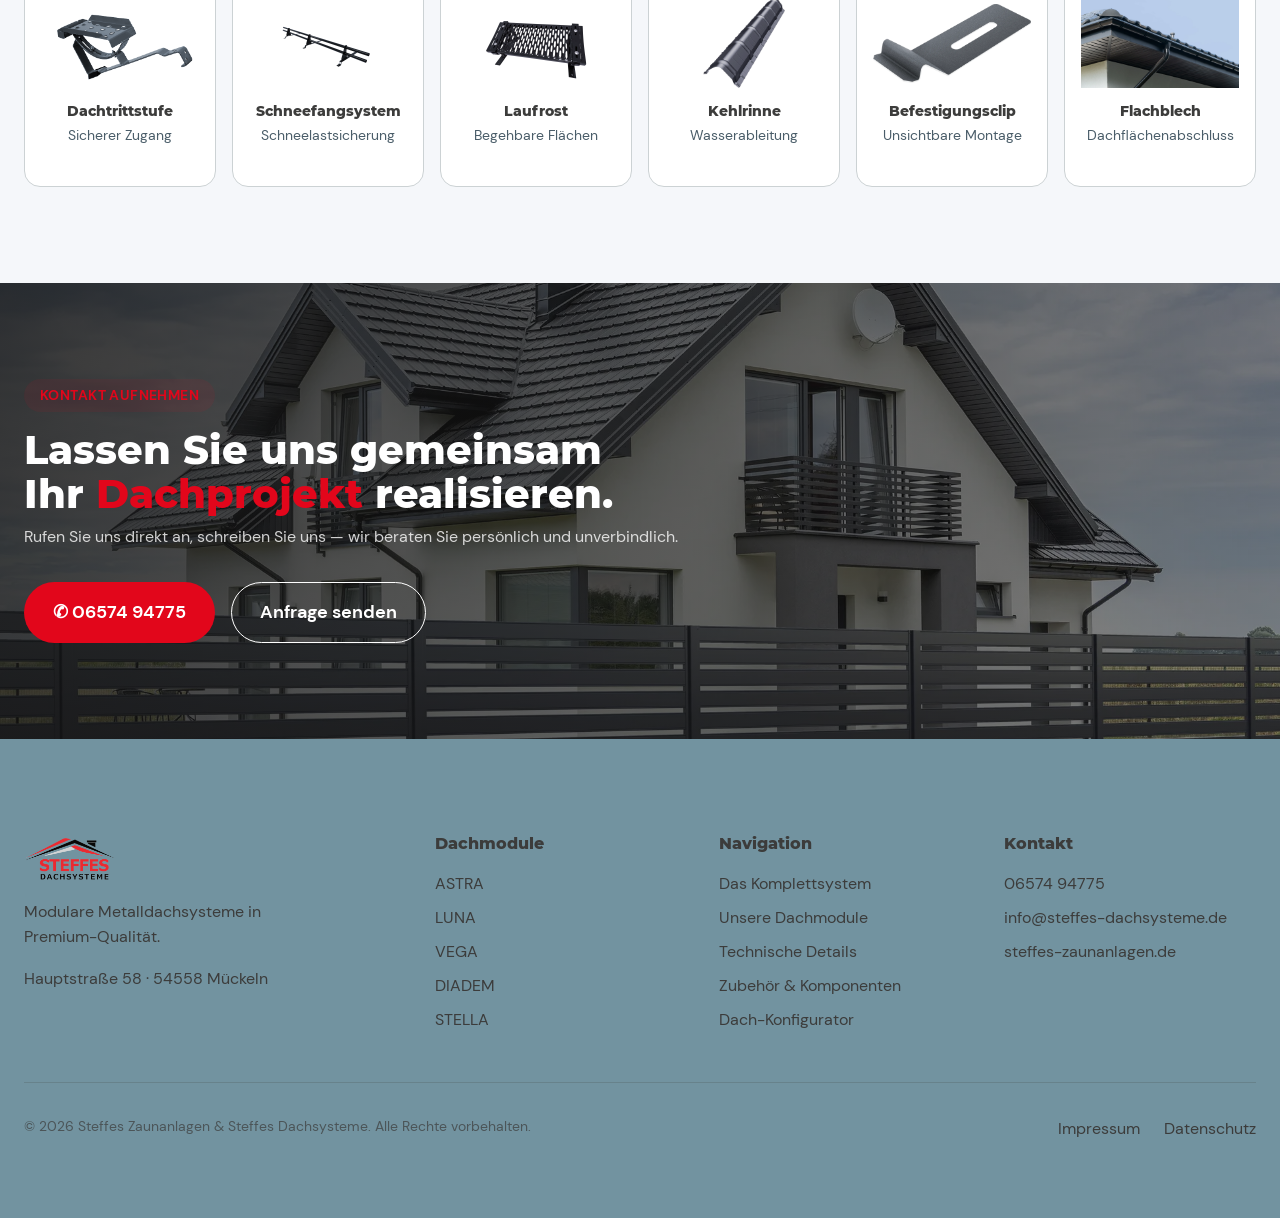
==== commit ecfb1b19: "feat(nav): Konfigurator-Button mobil direkt in der Navbar - Roter Pill-Button neben dem Burger-Menü " ====
--- a/index.html
+++ b/index.html
@@ -5,7 +5,7 @@
   <meta name="viewport" content="width=device-width, initial-scale=1.0">
   <meta name="description" content="Steffes Dachsysteme – Deutsche Handwerksqualität für modulare Metalldächer. Robust, langlebig und passgenau.">
   <title>Steffes Dachsysteme | Architektur beginnt beim Dach</title>
-  <link rel="stylesheet" href="styles.css?v=20261003">
+  <link rel="stylesheet" href="styles.css?v=20261003b">
 
   <!-- Favicon -->
   <link rel="icon" href="images/Steffes Dachsysteme Logo freigestellt.svg" type="image/svg+xml">
@@ -61,8 +61,10 @@
         <li><a href="#produkte" class="nav__link">Produkte</a></li>
         <li><a href="#technik" class="nav__link">Technik</a></li>
         <li><a href="#zubehoer" class="nav__link">Zubehör</a></li>
+        <li><a href="konfigurator.html" class="nav__link">Konfigurator</a></li>
         <li><a href="#kontakt" class="nav__cta">Angebot anfordern</a></li>
       </ul>
+      <a href="konfigurator.html" class="nav__config-btn"><svg width="18" height="18" viewBox="0 0 24 24" fill="none" stroke="currentColor" stroke-width="2.2" stroke-linecap="round" stroke-linejoin="round" aria-hidden="true"><line x1="4" y1="21" x2="4" y2="14"/><line x1="4" y1="10" x2="4" y2="3"/><line x1="12" y1="21" x2="12" y2="12"/><line x1="12" y1="8" x2="12" y2="3"/><line x1="20" y1="21" x2="20" y2="16"/><line x1="20" y1="12" x2="20" y2="3"/><line x1="1" y1="14" x2="7" y2="14"/><line x1="9" y1="8" x2="15" y2="8"/><line x1="17" y1="16" x2="23" y2="16"/></svg><span>Konfigurator</span></a>
       <button class="nav__toggle" id="nav-toggle" aria-label="Menü öffnen">
         <span></span><span></span><span></span>
       </button>
@@ -72,6 +74,7 @@
       <a href="#produkte" class="nav__mobile-link">Produkte</a>
       <a href="#technik" class="nav__mobile-link">Technik</a>
       <a href="#zubehoer" class="nav__mobile-link">Zubehör</a>
+      <a href="konfigurator.html" class="nav__mobile-link">Konfigurator</a>
       <a href="#kontakt" class="nav__mobile-link nav__cta">Angebot anfordern</a>
     </div>
   </nav>
@@ -386,7 +389,7 @@
         </div>
         <div class="footer__col"><h5 class="footer__heading">Dachmodule</h5><a href="#produkte" class="footer__link">ASTRA</a><a href="#produkte" class="footer__link">LUNA</a><a href="#produkte" class="footer__link">VEGA</a><a href="#produkte" class="footer__link">DIADEM</a><a href="#produkte" class="footer__link">STELLA</a></div>
         <!--<div class="footer__col"><h5 class="footer__heading">Systeme</h5><a href="#" class="footer__link">NOVA-click Stehfalz</a><a href="#" class="footer__link">ELECTRA PV</a><a href="#" class="footer__link">POLARIS Entwässerung</a><a href="#" class="footer__link">RANA Entwässerung</a><a href="#" class="footer__link">MIRA Untersicht</a></div>-->
-        <div class="footer__col"><h5 class="footer__heading">Navigation</h5><a href="#ueber" class="footer__link">Das Komplettsystem</a><a href="#produkte" class="footer__link">Unsere Dachmodule</a><a href="#technik" class="footer__link">Technische Details</a><a href="#zubehoer" class="footer__link">Zubehör &amp; Komponenten</a></div>
+        <div class="footer__col"><h5 class="footer__heading">Navigation</h5><a href="#ueber" class="footer__link">Das Komplettsystem</a><a href="#produkte" class="footer__link">Unsere Dachmodule</a><a href="#technik" class="footer__link">Technische Details</a><a href="#zubehoer" class="footer__link">Zubehör &amp; Komponenten</a><a href="konfigurator.html" class="footer__link">Dach-Konfigurator</a></div>
         <div class="footer__col"><h5 class="footer__heading">Kontakt</h5><a href="tel:+49657494775" class="footer__link">06574 94775</a><a href="mailto:info@steffes-dachsysteme.de" class="footer__link">info@steffes-dachsysteme.de</a><a href="https://steffes-zaunanlagen.de" class="footer__link">steffes-zaunanlagen.de</a></div>
       </div>
       <div class="footer__bottom">
@@ -396,6 +399,6 @@
     </div>
   </footer>
 
-  <script src="script.js?v=20261003"></script>
+  <script src="script.js?v=20261003b"></script>
 </body>
 </html>
--- a/styles.css
+++ b/styles.css
@@ -1361,3 +1361,558 @@
   .accessory-grid { grid-template-columns: repeat(2, 1fr); }
   .cta-bar__actions { flex-direction: column; }
 }
+
+/* ============================================
+   KONFIGURATOR
+   ============================================ */
+
+/* --- Navbar: Konfigurator-Button (nur mobil sichtbar) --- */
+.nav__config-btn {
+  display: none;
+  align-items: center;
+  gap: var(--space-2);
+  margin-left: auto;
+  margin-right: var(--space-3);
+  padding: 0.5rem 1rem;
+  border: 2px solid var(--brand-color);
+  border-radius: var(--radius-pill);
+  background: var(--brand-color);
+  color: var(--white);
+  font-family: var(--font-heading);
+  font-weight: 700;
+  font-size: var(--text-sm);
+  line-height: 1;
+  box-shadow: var(--shadow-brand);
+  transition: background-color var(--transition-fast), border-color var(--transition-fast), color var(--transition-fast);
+}
+
+.nav__config-btn:hover {
+  background: var(--bg-deep);
+  border-color: var(--bg-deep);
+  color: var(--white);
+}
+
+.nav__config-btn--active,
+.nav__config-btn--active:hover {
+  background: var(--white);
+  color: var(--brand-color);
+  box-shadow: none;
+}
+
+/* --- Unterseite: Page Header --- */
+.page-hero {
+  padding: calc(var(--section-padding) + 4rem) 0 var(--space-12);
+}
+
+.page-hero__inner {
+  display: flex;
+  align-items: flex-end;
+  justify-content: space-between;
+  gap: var(--space-12);
+}
+
+.page-hero__text {
+  max-width: 640px;
+}
+
+.page-hero__text p {
+  color: var(--text-muted);
+  font-size: var(--text-md);
+  margin-bottom: 0;
+}
+
+.config-steps {
+  display: flex;
+  gap: var(--space-8);
+  list-style: none;
+  flex-shrink: 0;
+}
+
+.config-steps li {
+  display: flex;
+  flex-direction: column;
+  gap: var(--space-1);
+  font-weight: 600;
+  color: var(--headings);
+  font-size: var(--text-sm);
+}
+
+.config-steps span {
+  font-family: var(--font-heading);
+  font-weight: 900;
+  font-size: var(--text-2xl);
+  color: var(--brand-color);
+  line-height: 1;
+}
+
+/* --- Unterseite: iframe-Rahmen --- */
+.configurator-section {
+  padding: 0 0 var(--section-padding);
+}
+
+.configurator-frame {
+  position: relative;
+  background: var(--bg-white);
+  border: 1px solid var(--borders);
+  border-radius: var(--radius-lg);
+  box-shadow: var(--shadow-md);
+  overflow: hidden;
+  min-height: 600px;
+}
+
+.configurator-frame iframe {
+  display: block;
+  width: 100%;
+  height: max(600px, min(900px, calc(100vh - 6rem)));
+  border: 0;
+}
+
+/* Ohne src: iframe ausblenden, Platzhalter zeigen */
+.configurator-frame iframe:not([src]),
+.configurator-frame iframe[src=""] {
+  display: none;
+}
+
+.configurator-frame iframe[src]:not([src=""]) + .configurator-frame__placeholder {
+  display: none;
+}
+
+.configurator-frame__placeholder {
+  position: absolute;
+  inset: 0;
+  display: flex;
+  flex-direction: column;
+  align-items: center;
+  justify-content: center;
+  text-align: center;
+  padding: var(--space-8);
+  background:
+    linear-gradient(rgba(245, 247, 250, 0.93), rgba(245, 247, 250, 0.93)),
+    url('images/ASTRA_Dachmodul_Ambiente-01.webp') center / cover no-repeat;
+}
+
+.configurator-frame__icon {
+  width: 72px;
+  height: 72px;
+  display: flex;
+  align-items: center;
+  justify-content: center;
+  border-radius: 50%;
+  background: var(--brand-color-light);
+  color: var(--brand-color);
+  margin-bottom: var(--space-6);
+}
+
+.configurator-frame__placeholder p {
+  color: var(--text-muted);
+  max-width: 480px;
+  margin-bottom: var(--space-8);
+}
+
+.configurator-frame__actions {
+  display: flex;
+  gap: var(--space-4);
+  flex-wrap: wrap;
+  justify-content: center;
+}
+
+/* --- Teaser: gemeinsame Bausteine --- */
+.config-teaser__checks {
+  list-style: none;
+  margin: var(--space-6) 0 var(--space-8);
+  display: flex;
+  flex-direction: column;
+  gap: var(--space-3);
+}
+
+.config-teaser__checks li {
+  display: flex;
+  align-items: center;
+  gap: var(--space-3);
+  font-weight: 500;
+  color: var(--headings);
+}
+
+.config-teaser__checks svg {
+  flex-shrink: 0;
+  color: var(--brand-color);
+}
+
+/* --- Variante A: Split-Teaser mit Browser-Mockup --- */
+.config-split {
+  display: grid;
+  grid-template-columns: 1.1fr 1fr;
+  gap: var(--space-16);
+  align-items: center;
+}
+
+.config-split__text p {
+  color: var(--text-muted);
+  font-size: var(--text-md);
+}
+
+.browser-mockup {
+  position: relative;
+  z-index: 0;
+  background: var(--bg-white);
+  border-radius: var(--radius-lg);
+  box-shadow: var(--shadow-lg);
+}
+
+.browser-mockup::before {
+  content: '';
+  position: absolute;
+  inset: 0;
+  background: var(--brand-color);
+  border-radius: var(--radius-lg);
+  transform: translate(0.75rem, 0.75rem);
+  z-index: -1;
+  transition: transform var(--transition-medium);
+}
+
+.browser-mockup:hover::before {
+  transform: translate(0, 0);
+}
+
+.browser-mockup__bar {
+  display: flex;
+  align-items: center;
+  gap: var(--space-2);
+  padding: var(--space-3) var(--space-4);
+  background: var(--bg-light-gray);
+  border-bottom: 1px solid var(--borders);
+  border-radius: var(--radius-lg) var(--radius-lg) 0 0;
+}
+
+.browser-mockup__dot {
+  width: 10px;
+  height: 10px;
+  border-radius: 50%;
+  background: var(--borders);
+}
+
+.browser-mockup__dot:first-child { background: var(--brand-color); }
+
+.browser-mockup__url {
+  flex: 1;
+  margin-left: var(--space-3);
+  padding: var(--space-1) var(--space-3);
+  background: var(--bg-white);
+  border-radius: var(--radius-pill);
+  font-size: var(--text-xs);
+  color: var(--text-muted);
+}
+
+.browser-mockup__screen {
+  position: relative;
+  aspect-ratio: 16 / 10;
+  overflow: hidden;
+  border-radius: 0 0 var(--radius-lg) var(--radius-lg);
+}
+
+.browser-mockup__screen img {
+  width: 100%;
+  height: 100%;
+  object-fit: cover;
+}
+
+.browser-mockup__panel {
+  position: absolute;
+  top: var(--space-4);
+  right: var(--space-4);
+  width: 42%;
+  padding: var(--space-4);
+  background: rgba(255, 255, 255, 0.92);
+  backdrop-filter: blur(8px);
+  border-radius: var(--radius-md);
+  box-shadow: var(--shadow-md);
+  font-size: var(--text-xs);
+  color: var(--text-muted);
+}
+
+.browser-mockup__panel strong {
+  display: block;
+  font-family: var(--font-heading);
+  font-weight: 800;
+  font-size: var(--text-sm);
+  margin-bottom: var(--space-2);
+  color: var(--headings);
+}
+
+.browser-mockup__swatches {
+  display: flex;
+  gap: var(--space-2);
+  margin: var(--space-1) 0 var(--space-3);
+}
+
+.browser-mockup__swatches span {
+  width: 18px;
+  height: 18px;
+  border-radius: 50%;
+  border: 2px solid var(--white);
+  box-shadow: 0 0 0 1px var(--borders);
+}
+
+.browser-mockup__swatches span:first-child { box-shadow: 0 0 0 2px var(--brand-color); }
+
+.browser-mockup__line {
+  height: 6px;
+  border-radius: 3px;
+  background: var(--borders);
+  margin-bottom: var(--space-2);
+}
+
+.browser-mockup__line--short { width: 60%; }
+
+.browser-mockup__btn {
+  margin-top: var(--space-3);
+  padding: var(--space-1) var(--space-3);
+  border-radius: var(--radius-pill);
+  background: var(--brand-color);
+  color: var(--white);
+  font-weight: 600;
+  text-align: center;
+}
+
+/* --- Variante B: Deep-Blue Prozess-Banner --- */
+.config-banner {
+  position: relative;
+  background: var(--bg-deep);
+  overflow: hidden;
+  padding: var(--space-20) 0;
+}
+
+.config-banner__roof {
+  position: absolute;
+  right: -4%;
+  bottom: -20%;
+  width: 50%;
+  height: auto;
+  color: rgba(255, 255, 255, 0.06);
+  pointer-events: none;
+}
+
+.config-banner__inner {
+  position: relative;
+  display: grid;
+  grid-template-columns: 1fr 1.3fr auto;
+  gap: var(--space-12);
+  align-items: center;
+}
+
+.config-banner .section-header__tag {
+  background: rgba(255, 255, 255, 0.12);
+  color: var(--white);
+}
+
+.config-banner__title h2 {
+  color: var(--white);
+  margin-bottom: var(--space-2);
+}
+
+.config-banner__title em {
+  font-style: normal;
+}
+
+.config-banner__title p {
+  color: rgba(255, 255, 255, 0.75);
+  margin-bottom: 0;
+}
+
+.config-banner__steps {
+  position: relative;
+  display: grid;
+  grid-template-columns: repeat(3, 1fr);
+  gap: var(--space-4);
+  list-style: none;
+}
+
+.config-banner__steps::before {
+  content: '';
+  position: absolute;
+  top: 1.75rem;
+  left: 16%;
+  right: 16%;
+  border-top: 2px dashed rgba(255, 255, 255, 0.25);
+}
+
+.config-banner__steps li {
+  position: relative;
+  text-align: center;
+  color: var(--white);
+  font-weight: 600;
+  font-size: var(--text-sm);
+}
+
+.config-banner__num {
+  display: flex;
+  align-items: center;
+  justify-content: center;
+  width: 3.5rem;
+  height: 3.5rem;
+  margin: 0 auto var(--space-3);
+  border-radius: 50%;
+  background: var(--bg-deep);
+  border: 2px solid var(--brand-color);
+  font-family: var(--font-heading);
+  font-weight: 900;
+  font-size: var(--text-lg);
+  color: var(--white);
+}
+
+.config-banner__steps small {
+  display: block;
+  font-weight: 400;
+  color: rgba(255, 255, 255, 0.65);
+  margin-top: var(--space-1);
+}
+
+.config-banner .btn--brand:hover {
+  background-color: var(--white);
+  color: var(--bg-deep);
+}
+
+/* --- Variante C: Interaktive Modellauswahl --- */
+.config-picker {
+  position: relative;
+  z-index: 0;
+  display: grid;
+  grid-template-columns: 1.2fr 1fr;
+  background: var(--bg-white);
+  border-radius: var(--radius-xl);
+  box-shadow: var(--shadow-lg);
+}
+
+.config-picker::before {
+  content: '';
+  position: absolute;
+  inset: 0;
+  background: var(--brand-color);
+  border-radius: var(--radius-xl);
+  transform: translate(0.75rem, 0.75rem);
+  z-index: -1;
+}
+
+.config-picker__media {
+  position: relative;
+  min-height: 420px;
+  overflow: hidden;
+  border-radius: var(--radius-xl) 0 0 var(--radius-xl);
+}
+
+.config-picker__media img {
+  position: absolute;
+  inset: 0;
+  width: 100%;
+  height: 100%;
+  object-fit: cover;
+  transition: opacity var(--transition-medium), transform var(--transition-slow);
+}
+
+.config-picker__media img.is-fading {
+  opacity: 0;
+  transform: scale(1.03);
+}
+
+.config-picker__label {
+  position: absolute;
+  left: var(--space-6);
+  bottom: var(--space-6);
+  padding: var(--space-2) var(--space-4);
+  background: rgba(255, 255, 255, 0.92);
+  backdrop-filter: blur(8px);
+  border-radius: var(--radius-pill);
+  font-family: var(--font-heading);
+  font-weight: 800;
+  font-size: var(--text-sm);
+  color: var(--headings);
+}
+
+.config-picker__body {
+  background: var(--bg-white);
+  border-radius: 0 var(--radius-xl) var(--radius-xl) 0;
+  padding: var(--space-12);
+  display: flex;
+  flex-direction: column;
+  justify-content: center;
+  align-items: flex-start;
+}
+
+.config-picker__body > p {
+  color: var(--text-muted);
+}
+
+.config-picker__chips {
+  display: flex;
+  flex-wrap: wrap;
+  gap: var(--space-2);
+  margin: var(--space-4) 0 var(--space-3);
+}
+
+.config-chip {
+  font-family: var(--font-heading);
+  font-weight: 700;
+  font-size: var(--text-sm);
+  letter-spacing: 0.04em;
+  padding: var(--space-2) var(--space-4);
+  border: 1px solid var(--borders);
+  border-radius: var(--radius-pill);
+  background: var(--bg-white);
+  color: var(--text-muted);
+  cursor: pointer;
+  transition: color var(--transition-fast), border-color var(--transition-fast), background-color var(--transition-fast);
+}
+
+.config-chip:hover {
+  border-color: var(--brand-color);
+  color: var(--brand-color);
+}
+
+.config-chip.active {
+  background: var(--brand-color);
+  border-color: var(--brand-color);
+  color: var(--white);
+}
+
+.config-picker__desc {
+  font-size: var(--text-sm);
+  color: var(--text-muted);
+  min-height: 3em;
+  margin-bottom: var(--space-6);
+}
+
+/* --- Konfigurator Responsive --- */
+@media (max-width: 1024px) {
+  .page-hero__inner { flex-direction: column; align-items: flex-start; gap: var(--space-8); }
+  .config-split { grid-template-columns: 1fr; gap: var(--space-12); }
+  .config-banner__inner { grid-template-columns: 1fr; gap: var(--space-10); }
+  .config-picker { grid-template-columns: 1fr; }
+  .config-picker__media { min-height: 300px; border-radius: var(--radius-xl) var(--radius-xl) 0 0; }
+  .config-picker__body { border-radius: 0 0 var(--radius-xl) var(--radius-xl); }
+}
+
+@media (max-width: 768px) {
+  .nav__config-btn { display: inline-flex; }
+  .configurator-section .container { padding: 0; }
+  .configurator-frame { border-radius: 0; border-left: 0; border-right: 0; }
+  .configurator-frame iframe { height: calc(100vh - 4rem); }
+  .browser-mockup__panel { display: none; }
+  .config-banner { padding: var(--space-12) 0; }
+  .config-banner .btn { width: 100%; }
+  .config-picker__body { padding: var(--space-8) var(--space-6); }
+  .config-picker::before { transform: translate(0.5rem, 0.5rem); }
+}
+
+@media (max-width: 480px) {
+  .nav__config-btn { padding: 0.5rem 0.875rem; margin-right: var(--space-2); }
+  .config-steps { gap: var(--space-5); }
+  .config-banner__steps { gap: var(--space-2); }
+  .config-banner__steps small { display: none; }
+  .configurator-frame__actions { flex-direction: column; width: 100%; }
+  .config-split .btn,
+  .config-picker .btn { width: 100%; }
+}
+
+@media (max-width: 360px) {
+  .nav__config-btn svg { display: none; }
+}
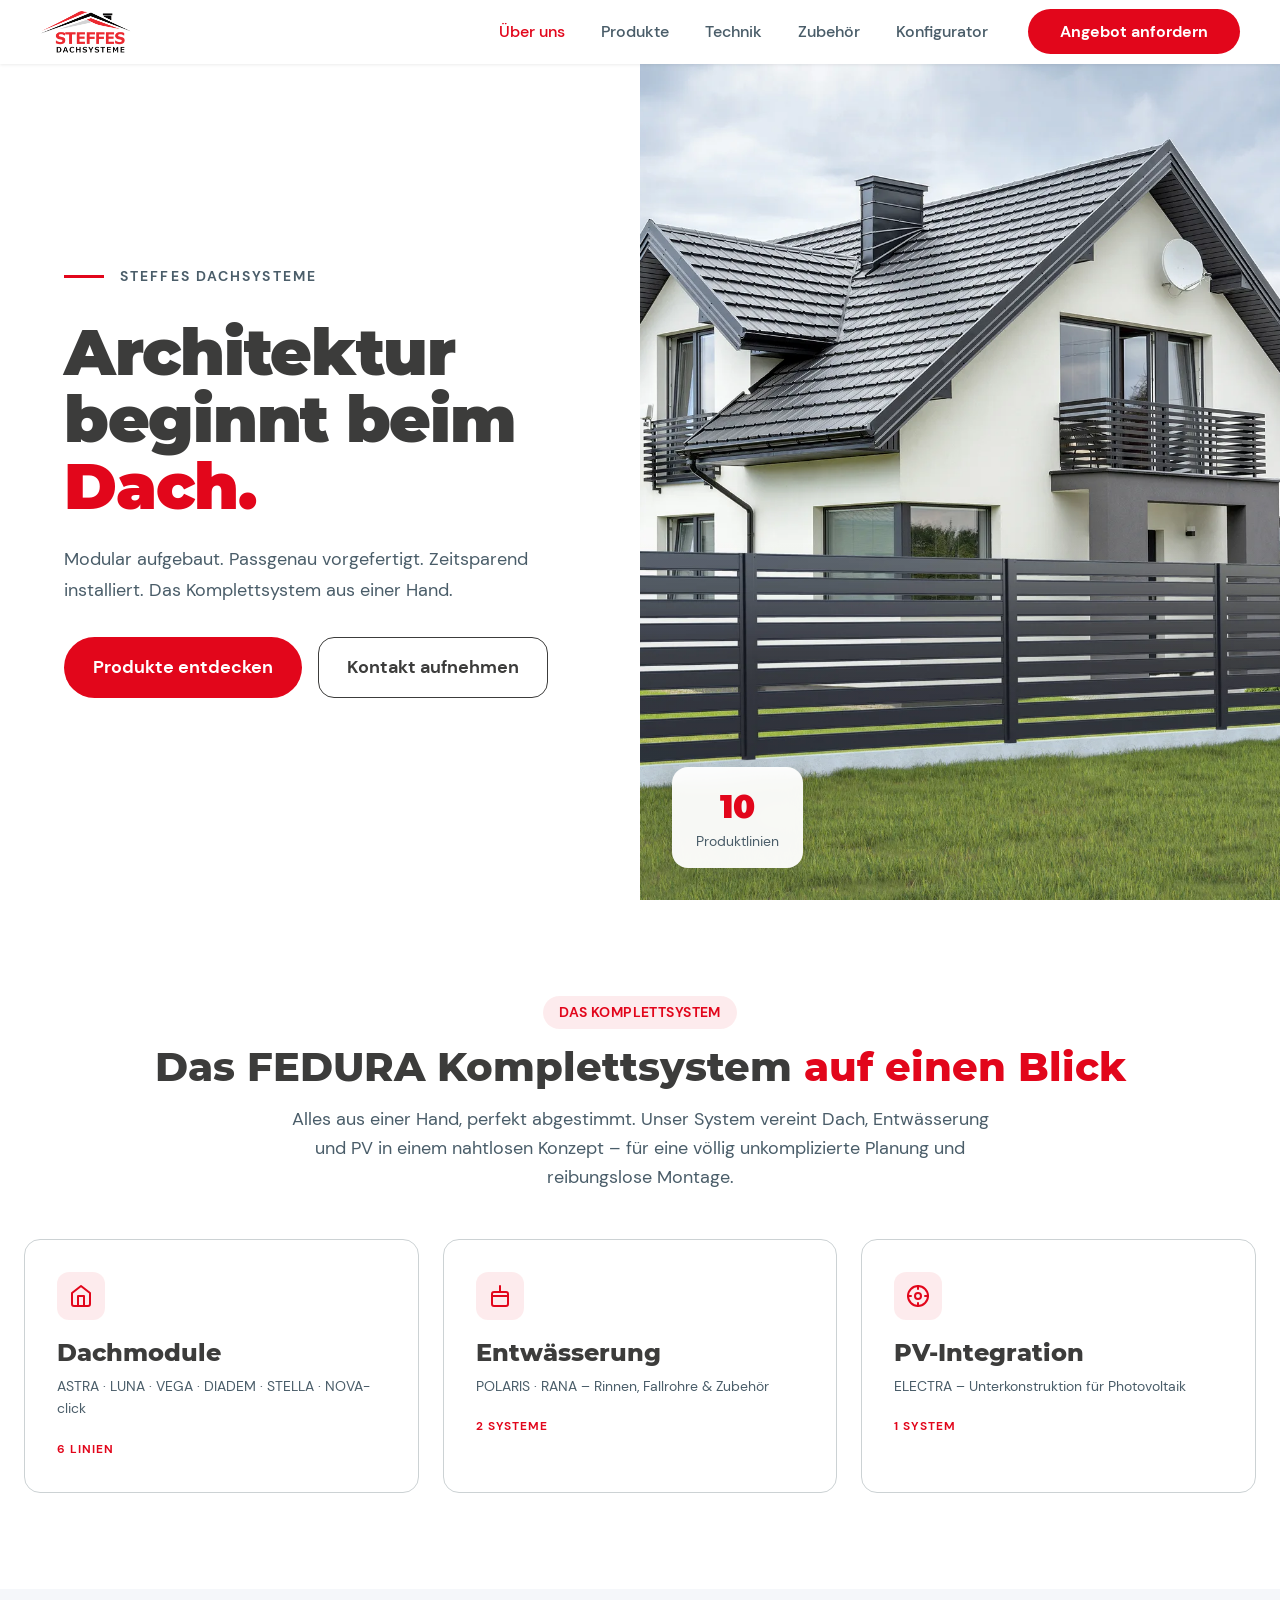
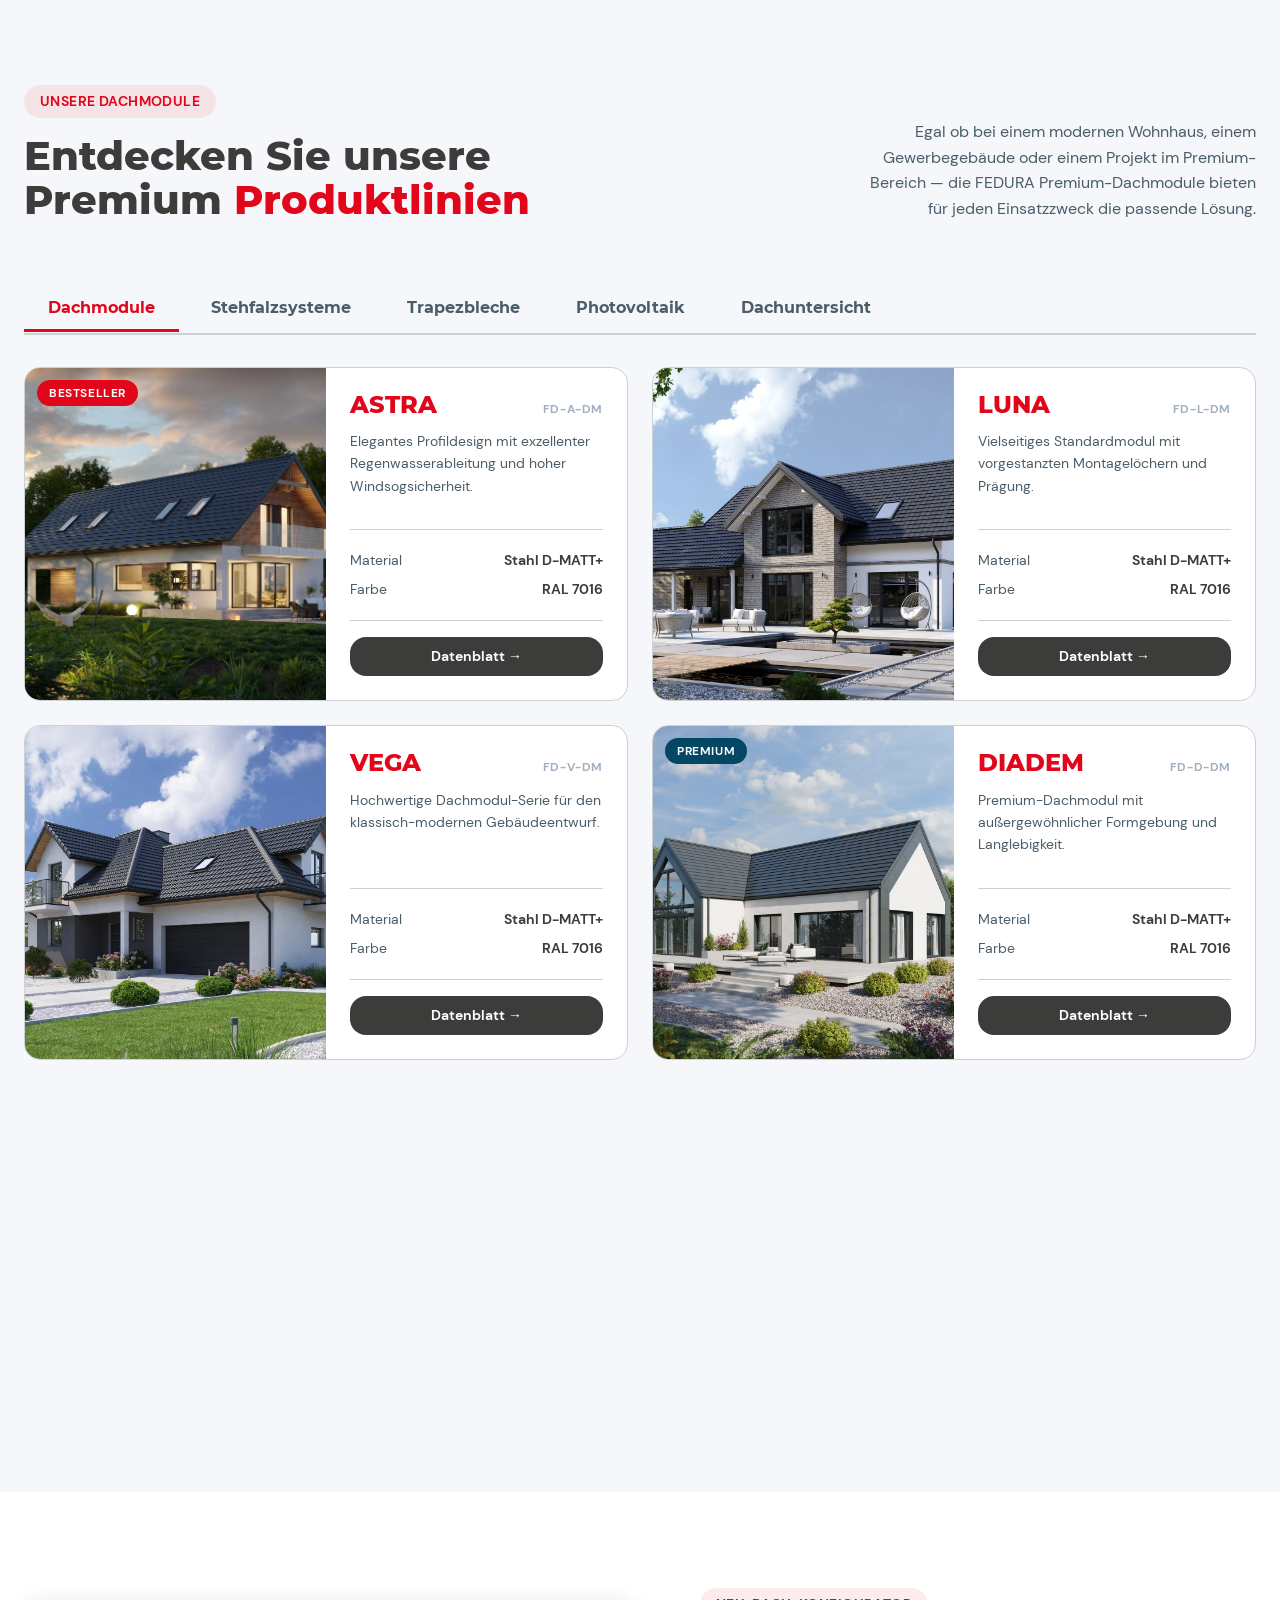
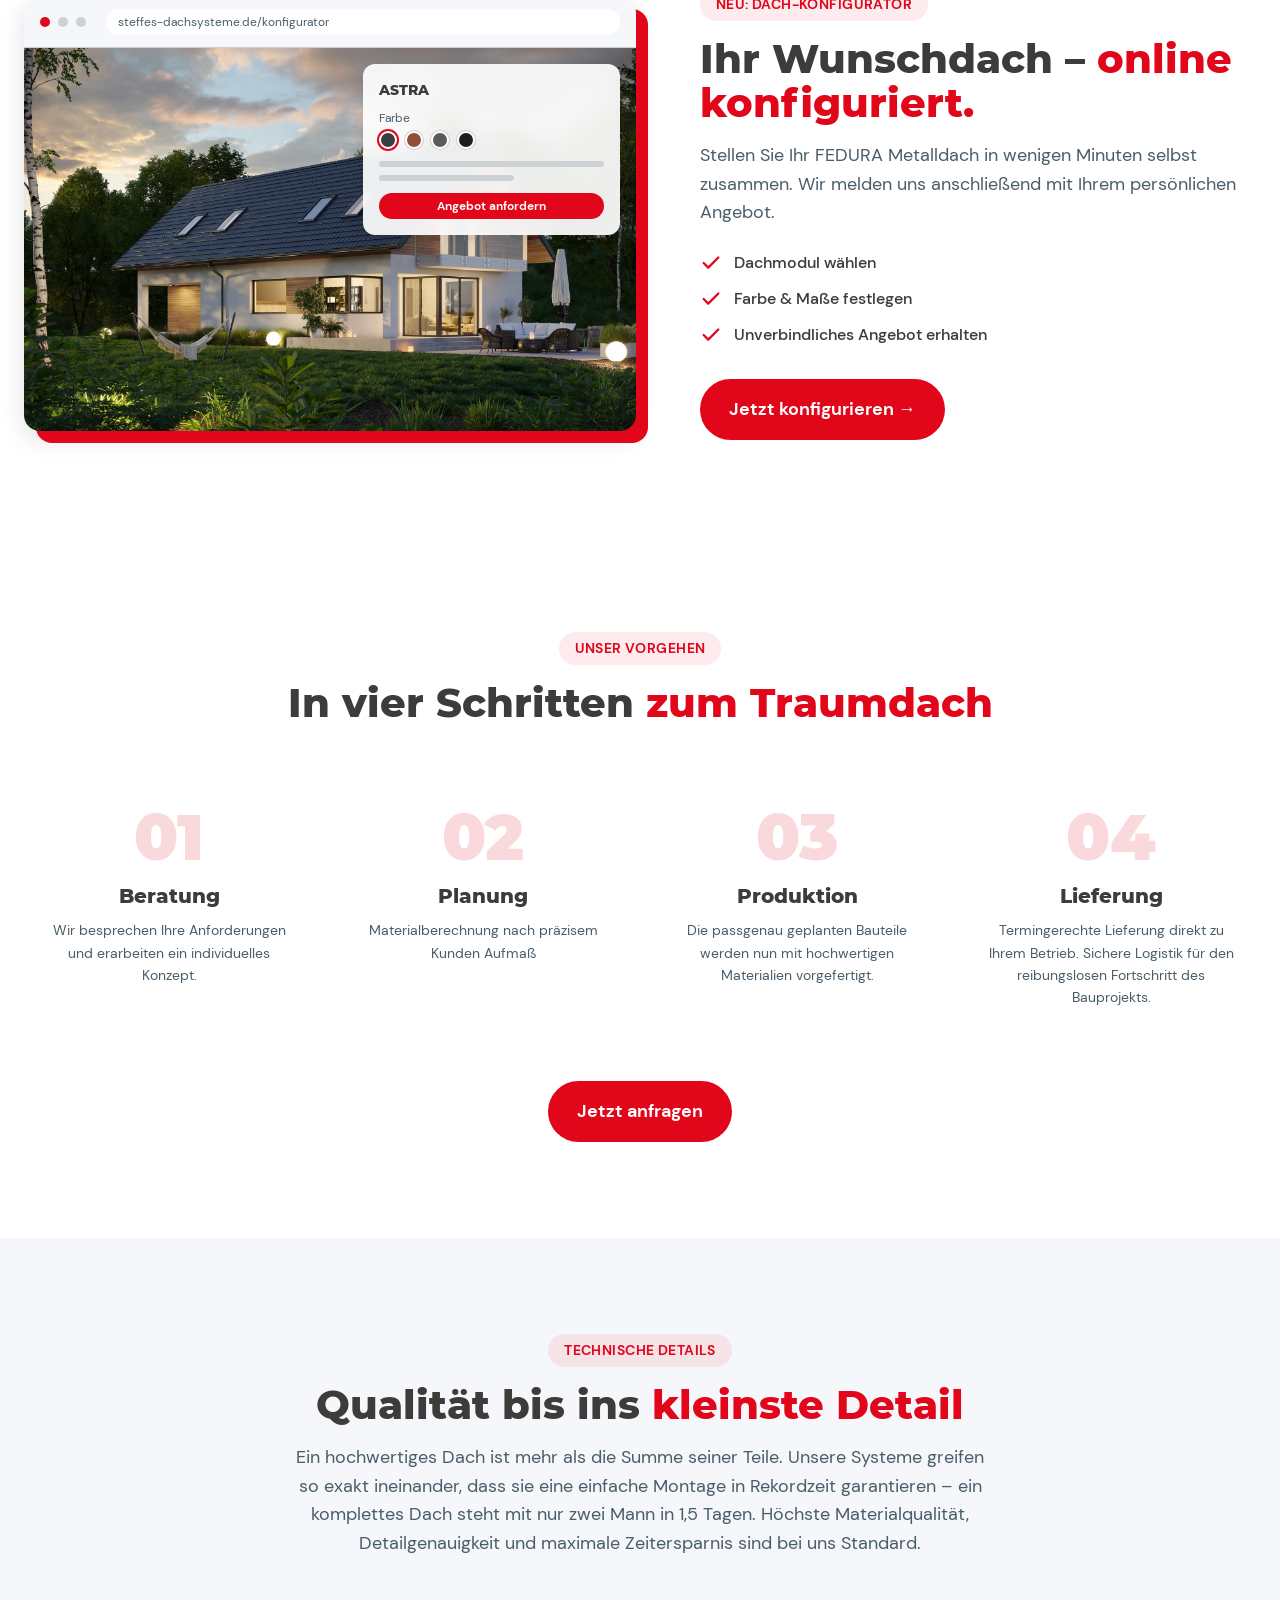
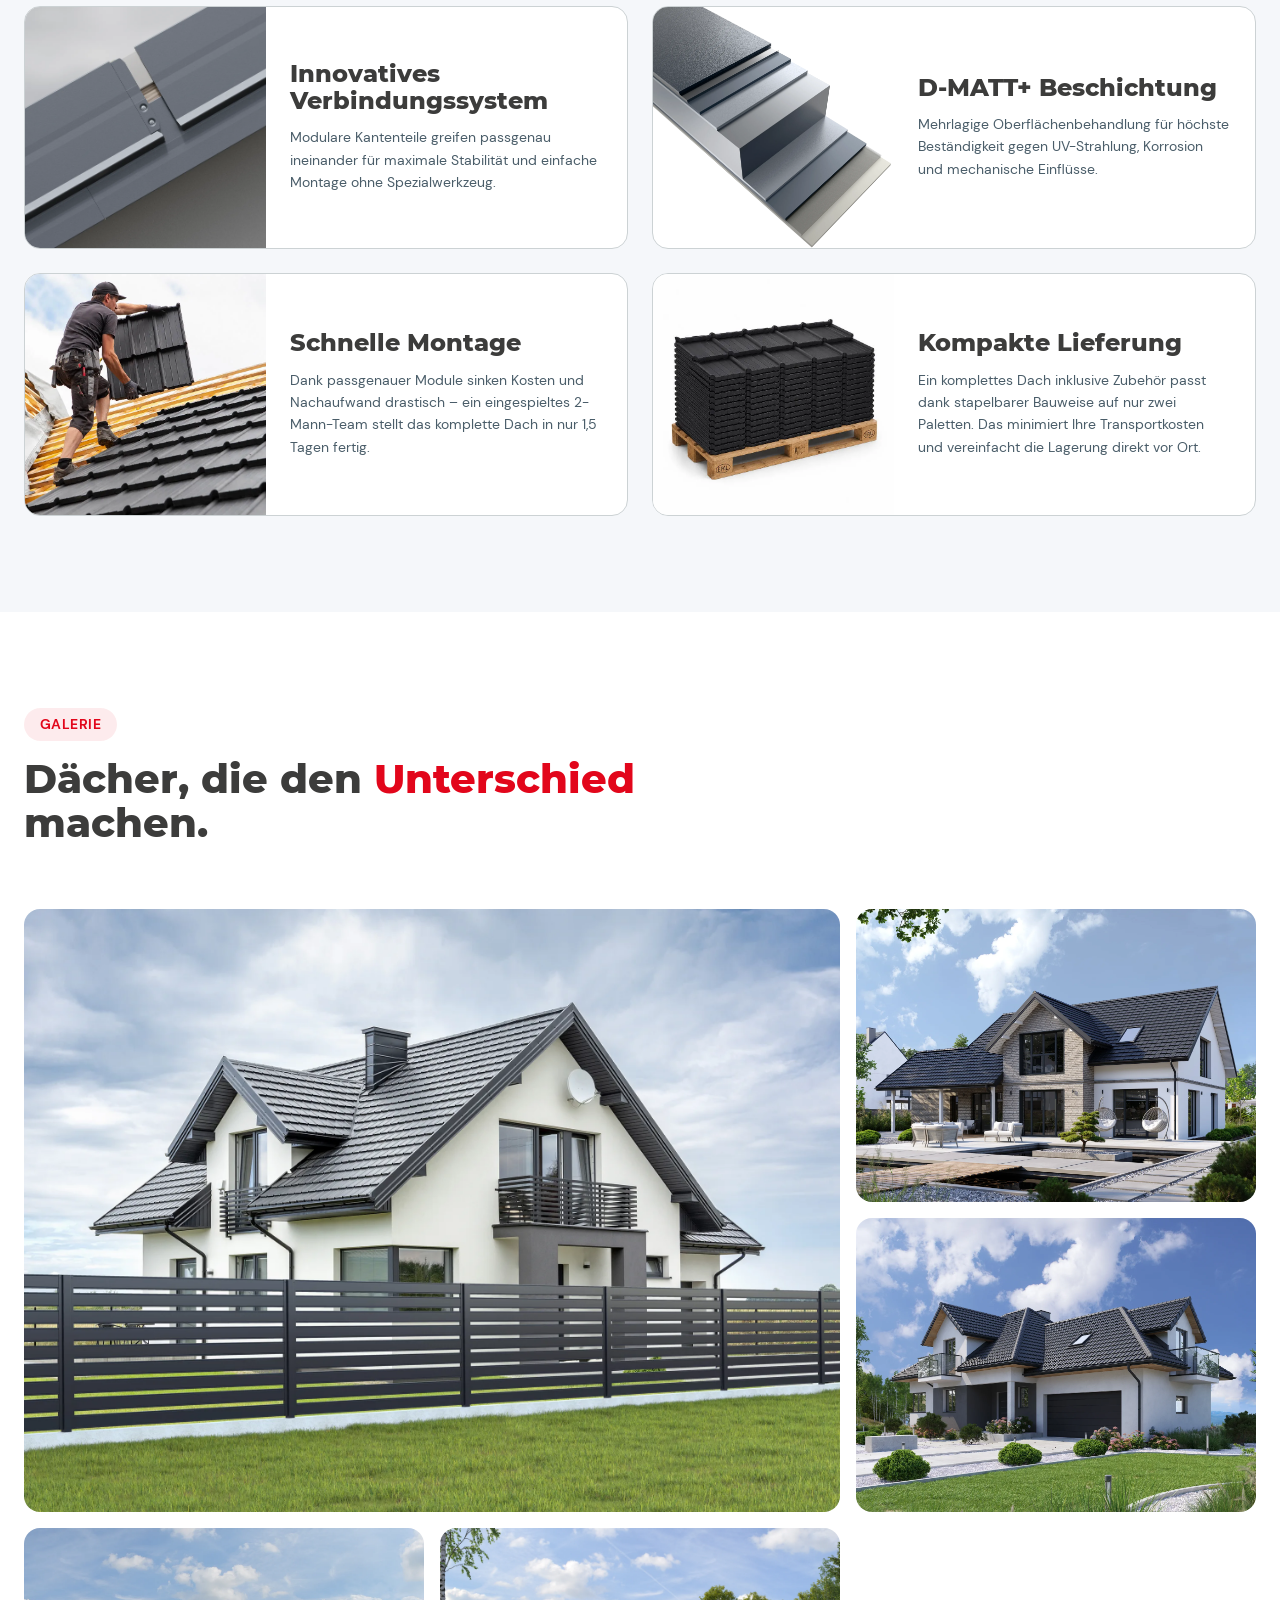
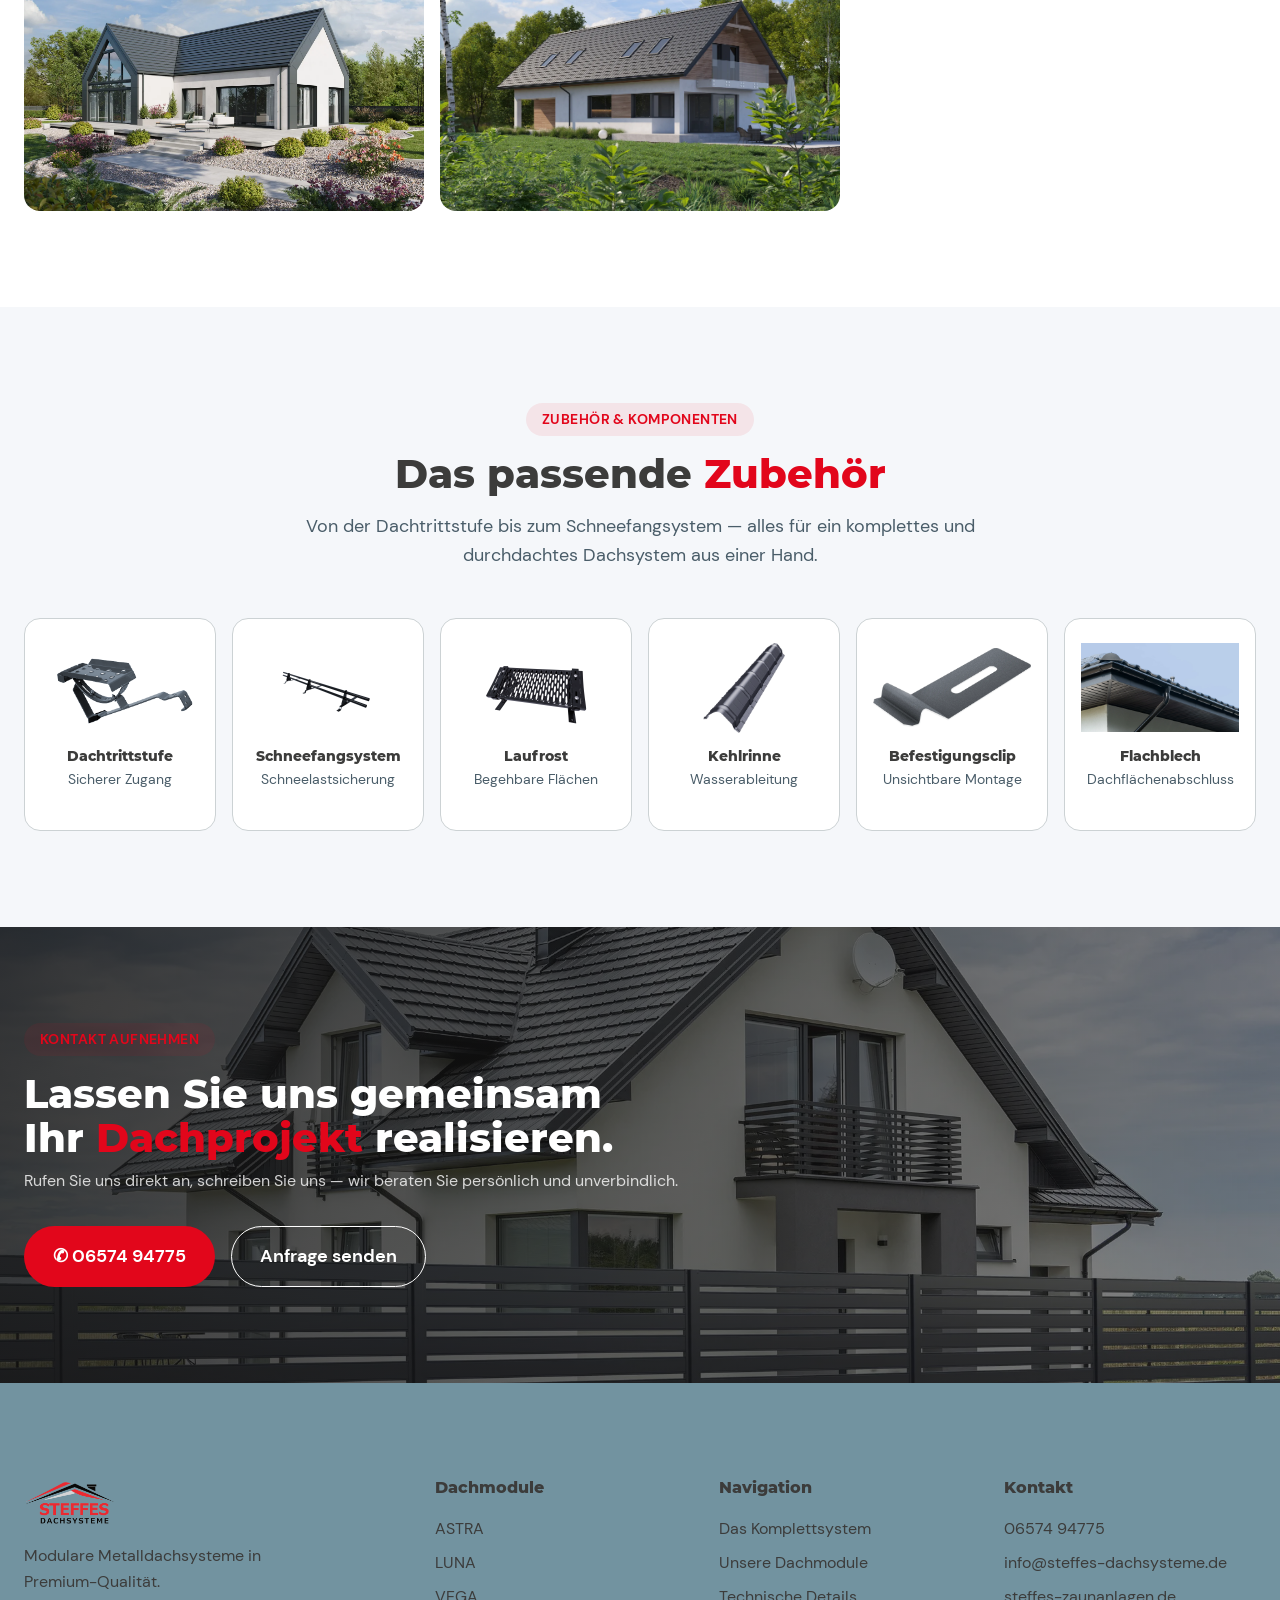
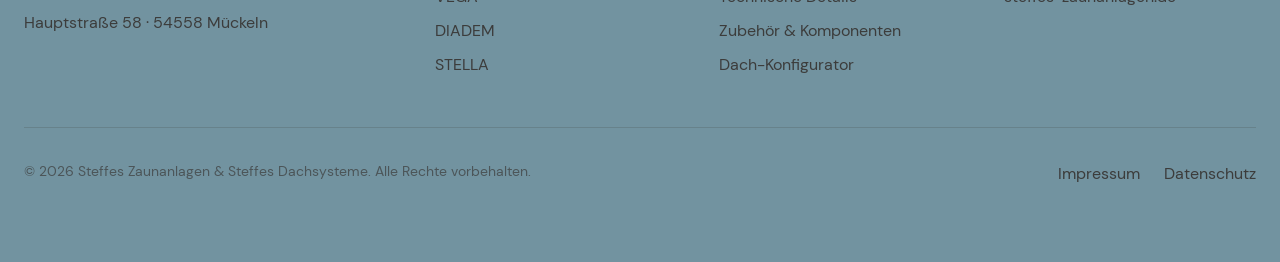
==== commit fa923cf4: "feat(konfigurator): FEDURA-Embed mit 2-Klick-Lösung, CTA-Variante A auf Startseite - Startseite: Kon" ====
--- a/index.html
+++ b/index.html
@@ -5,7 +5,7 @@
   <meta name="viewport" content="width=device-width, initial-scale=1.0">
   <meta name="description" content="Steffes Dachsysteme – Deutsche Handwerksqualität für modulare Metalldächer. Robust, langlebig und passgenau.">
   <title>Steffes Dachsysteme | Architektur beginnt beim Dach</title>
-  <link rel="stylesheet" href="styles.css?v=20261003b">
+  <link rel="stylesheet" href="styles.css?v=20261017">
 
   <!-- Favicon -->
   <link rel="icon" href="images/Steffes Dachsysteme Logo freigestellt.svg" type="image/svg+xml">
@@ -260,6 +260,44 @@
     </div>
   </section>
 
+  <!-- ===== KONFIGURATOR TEASER ===== -->
+  <section class="section section--light" id="konfigurator-teaser">
+    <div class="container">
+      <div class="config-split">
+        <div class="browser-mockup animate-in">
+          <div class="browser-mockup__bar">
+            <span class="browser-mockup__dot"></span><span class="browser-mockup__dot"></span><span class="browser-mockup__dot"></span>
+            <span class="browser-mockup__url">steffes-dachsysteme.de/konfigurator</span>
+          </div>
+          <div class="browser-mockup__screen">
+            <img src="images/ASTRA_Dachmodul_Ambiente-01.webp" alt="Vorschau des Dach-Konfigurators mit ASTRA Dachmodul" loading="lazy">
+            <div class="browser-mockup__panel" aria-hidden="true">
+              <strong>ASTRA</strong>
+              Farbe
+              <div class="browser-mockup__swatches">
+                <span style="background:#383e42"></span><span style="background:#8f4e35"></span><span style="background:#5b5b5b"></span><span style="background:#1e1e1e"></span>
+              </div>
+              <div class="browser-mockup__line"></div>
+              <div class="browser-mockup__line browser-mockup__line--short"></div>
+              <div class="browser-mockup__btn">Angebot anfordern</div>
+            </div>
+          </div>
+        </div>
+        <div class="config-split__text animate-in">
+          <span class="section-header__tag">Neu: Dach-Konfigurator</span>
+          <h2>Ihr Wunschdach – <span class="text-brand">online konfiguriert.</span></h2>
+          <p>Stellen Sie Ihr FEDURA Metalldach in wenigen Minuten selbst zusammen. Wir melden uns anschließend mit Ihrem persönlichen Angebot.</p>
+          <ul class="config-teaser__checks">
+            <li><svg width="22" height="22" viewBox="0 0 24 24" fill="none" stroke="currentColor" stroke-width="2.5" stroke-linecap="round" stroke-linejoin="round"><polyline points="20 6 9 17 4 12"/></svg>Dachmodul wählen</li>
+            <li><svg width="22" height="22" viewBox="0 0 24 24" fill="none" stroke="currentColor" stroke-width="2.5" stroke-linecap="round" stroke-linejoin="round"><polyline points="20 6 9 17 4 12"/></svg>Farbe &amp; Maße festlegen</li>
+            <li><svg width="22" height="22" viewBox="0 0 24 24" fill="none" stroke="currentColor" stroke-width="2.5" stroke-linecap="round" stroke-linejoin="round"><polyline points="20 6 9 17 4 12"/></svg>Unverbindliches Angebot erhalten</li>
+          </ul>
+          <a href="konfigurator.html" class="btn btn--brand btn--large">Jetzt konfigurieren →</a>
+        </div>
+      </div>
+    </div>
+  </section>
+
   <!-- ===== VIER SCHRITTE ZUM TRAUMDACH ===== -->
   <section class="section section--light" id="schritte">
     <div class="container">
@@ -399,6 +437,6 @@
     </div>
   </footer>
 
-  <script src="script.js?v=20261003b"></script>
+  <script src="script.js?v=20261017"></script>
 </body>
 </html>
--- a/styles.css
+++ b/styles.css
@@ -1457,29 +1457,22 @@
   border-radius: var(--radius-lg);
   box-shadow: var(--shadow-md);
   overflow: hidden;
-  min-height: 600px;
-}
-
-.configurator-frame iframe {
+}
+
+/* Fedura-Embed: iframe wird vom Fedura-Skript erzeugt, Höhe kommt per postMessage */
+#fedura-widget iframe {
   display: block;
   width: 100%;
-  height: max(600px, min(900px, calc(100vh - 6rem)));
-  border: 0;
-}
-
-/* Ohne src: iframe ausblenden, Platzhalter zeigen */
-.configurator-frame iframe:not([src]),
-.configurator-frame iframe[src=""] {
+  min-height: 600px;
+}
+
+/* 2-Klick: Hinweis-Box bis zum Start, danach nur noch der Konfigurator */
+.configurator-frame.is-loaded .configurator-frame__placeholder {
   display: none;
 }
 
-.configurator-frame iframe[src]:not([src=""]) + .configurator-frame__placeholder {
-  display: none;
-}
-
 .configurator-frame__placeholder {
-  position: absolute;
-  inset: 0;
+  min-height: 560px;
   display: flex;
   flex-direction: column;
   align-items: center;
@@ -1505,8 +1498,39 @@
 
 .configurator-frame__placeholder p {
   color: var(--text-muted);
-  max-width: 480px;
-  margin-bottom: var(--space-8);
+  max-width: 520px;
+  margin-bottom: var(--space-6);
+}
+
+.configurator-frame__privacy a {
+  color: var(--brand-color);
+  text-decoration: underline;
+}
+
+.configurator-frame__remember {
+  display: flex;
+  align-items: center;
+  gap: var(--space-2);
+  margin-top: var(--space-4);
+  font-size: var(--text-sm);
+  color: var(--text-muted);
+  cursor: pointer;
+}
+
+.configurator-frame__remember input {
+  accent-color: var(--brand-color);
+  width: 1rem;
+  height: 1rem;
+}
+
+.configurator-frame__placeholder .configurator-frame__alt {
+  margin: var(--space-8) 0 0;
+  font-size: var(--text-sm);
+}
+
+.configurator-frame__alt a {
+  color: var(--headings);
+  font-weight: 600;
 }
 
 .configurator-frame__actions {
@@ -1674,243 +1698,24 @@
   text-align: center;
 }
 
-/* --- Variante B: Deep-Blue Prozess-Banner --- */
-.config-banner {
-  position: relative;
-  background: var(--bg-deep);
-  overflow: hidden;
-  padding: var(--space-20) 0;
-}
-
-.config-banner__roof {
-  position: absolute;
-  right: -4%;
-  bottom: -20%;
-  width: 50%;
-  height: auto;
-  color: rgba(255, 255, 255, 0.06);
-  pointer-events: none;
-}
-
-.config-banner__inner {
-  position: relative;
-  display: grid;
-  grid-template-columns: 1fr 1.3fr auto;
-  gap: var(--space-12);
-  align-items: center;
-}
-
-.config-banner .section-header__tag {
-  background: rgba(255, 255, 255, 0.12);
-  color: var(--white);
-}
-
-.config-banner__title h2 {
-  color: var(--white);
-  margin-bottom: var(--space-2);
-}
-
-.config-banner__title em {
-  font-style: normal;
-}
-
-.config-banner__title p {
-  color: rgba(255, 255, 255, 0.75);
-  margin-bottom: 0;
-}
-
-.config-banner__steps {
-  position: relative;
-  display: grid;
-  grid-template-columns: repeat(3, 1fr);
-  gap: var(--space-4);
-  list-style: none;
-}
-
-.config-banner__steps::before {
-  content: '';
-  position: absolute;
-  top: 1.75rem;
-  left: 16%;
-  right: 16%;
-  border-top: 2px dashed rgba(255, 255, 255, 0.25);
-}
-
-.config-banner__steps li {
-  position: relative;
-  text-align: center;
-  color: var(--white);
-  font-weight: 600;
-  font-size: var(--text-sm);
-}
-
-.config-banner__num {
-  display: flex;
-  align-items: center;
-  justify-content: center;
-  width: 3.5rem;
-  height: 3.5rem;
-  margin: 0 auto var(--space-3);
-  border-radius: 50%;
-  background: var(--bg-deep);
-  border: 2px solid var(--brand-color);
-  font-family: var(--font-heading);
-  font-weight: 900;
-  font-size: var(--text-lg);
-  color: var(--white);
-}
-
-.config-banner__steps small {
-  display: block;
-  font-weight: 400;
-  color: rgba(255, 255, 255, 0.65);
-  margin-top: var(--space-1);
-}
-
-.config-banner .btn--brand:hover {
-  background-color: var(--white);
-  color: var(--bg-deep);
-}
-
-/* --- Variante C: Interaktive Modellauswahl --- */
-.config-picker {
-  position: relative;
-  z-index: 0;
-  display: grid;
-  grid-template-columns: 1.2fr 1fr;
-  background: var(--bg-white);
-  border-radius: var(--radius-xl);
-  box-shadow: var(--shadow-lg);
-}
-
-.config-picker::before {
-  content: '';
-  position: absolute;
-  inset: 0;
-  background: var(--brand-color);
-  border-radius: var(--radius-xl);
-  transform: translate(0.75rem, 0.75rem);
-  z-index: -1;
-}
-
-.config-picker__media {
-  position: relative;
-  min-height: 420px;
-  overflow: hidden;
-  border-radius: var(--radius-xl) 0 0 var(--radius-xl);
-}
-
-.config-picker__media img {
-  position: absolute;
-  inset: 0;
-  width: 100%;
-  height: 100%;
-  object-fit: cover;
-  transition: opacity var(--transition-medium), transform var(--transition-slow);
-}
-
-.config-picker__media img.is-fading {
-  opacity: 0;
-  transform: scale(1.03);
-}
-
-.config-picker__label {
-  position: absolute;
-  left: var(--space-6);
-  bottom: var(--space-6);
-  padding: var(--space-2) var(--space-4);
-  background: rgba(255, 255, 255, 0.92);
-  backdrop-filter: blur(8px);
-  border-radius: var(--radius-pill);
-  font-family: var(--font-heading);
-  font-weight: 800;
-  font-size: var(--text-sm);
-  color: var(--headings);
-}
-
-.config-picker__body {
-  background: var(--bg-white);
-  border-radius: 0 var(--radius-xl) var(--radius-xl) 0;
-  padding: var(--space-12);
-  display: flex;
-  flex-direction: column;
-  justify-content: center;
-  align-items: flex-start;
-}
-
-.config-picker__body > p {
-  color: var(--text-muted);
-}
-
-.config-picker__chips {
-  display: flex;
-  flex-wrap: wrap;
-  gap: var(--space-2);
-  margin: var(--space-4) 0 var(--space-3);
-}
-
-.config-chip {
-  font-family: var(--font-heading);
-  font-weight: 700;
-  font-size: var(--text-sm);
-  letter-spacing: 0.04em;
-  padding: var(--space-2) var(--space-4);
-  border: 1px solid var(--borders);
-  border-radius: var(--radius-pill);
-  background: var(--bg-white);
-  color: var(--text-muted);
-  cursor: pointer;
-  transition: color var(--transition-fast), border-color var(--transition-fast), background-color var(--transition-fast);
-}
-
-.config-chip:hover {
-  border-color: var(--brand-color);
-  color: var(--brand-color);
-}
-
-.config-chip.active {
-  background: var(--brand-color);
-  border-color: var(--brand-color);
-  color: var(--white);
-}
-
-.config-picker__desc {
-  font-size: var(--text-sm);
-  color: var(--text-muted);
-  min-height: 3em;
-  margin-bottom: var(--space-6);
-}
-
 /* --- Konfigurator Responsive --- */
 @media (max-width: 1024px) {
   .page-hero__inner { flex-direction: column; align-items: flex-start; gap: var(--space-8); }
   .config-split { grid-template-columns: 1fr; gap: var(--space-12); }
-  .config-banner__inner { grid-template-columns: 1fr; gap: var(--space-10); }
-  .config-picker { grid-template-columns: 1fr; }
-  .config-picker__media { min-height: 300px; border-radius: var(--radius-xl) var(--radius-xl) 0 0; }
-  .config-picker__body { border-radius: 0 0 var(--radius-xl) var(--radius-xl); }
 }
 
 @media (max-width: 768px) {
   .nav__config-btn { display: inline-flex; }
   .configurator-section .container { padding: 0; }
   .configurator-frame { border-radius: 0; border-left: 0; border-right: 0; }
-  .configurator-frame iframe { height: calc(100vh - 4rem); }
   .browser-mockup__panel { display: none; }
-  .config-banner { padding: var(--space-12) 0; }
-  .config-banner .btn { width: 100%; }
-  .config-picker__body { padding: var(--space-8) var(--space-6); }
-  .config-picker::before { transform: translate(0.5rem, 0.5rem); }
 }
 
 @media (max-width: 480px) {
   .nav__config-btn { padding: 0.5rem 0.875rem; margin-right: var(--space-2); }
   .config-steps { gap: var(--space-5); }
-  .config-banner__steps { gap: var(--space-2); }
-  .config-banner__steps small { display: none; }
   .configurator-frame__actions { flex-direction: column; width: 100%; }
-  .config-split .btn,
-  .config-picker .btn { width: 100%; }
+  .config-split .btn { width: 100%; }
 }
 
 @media (max-width: 360px) {
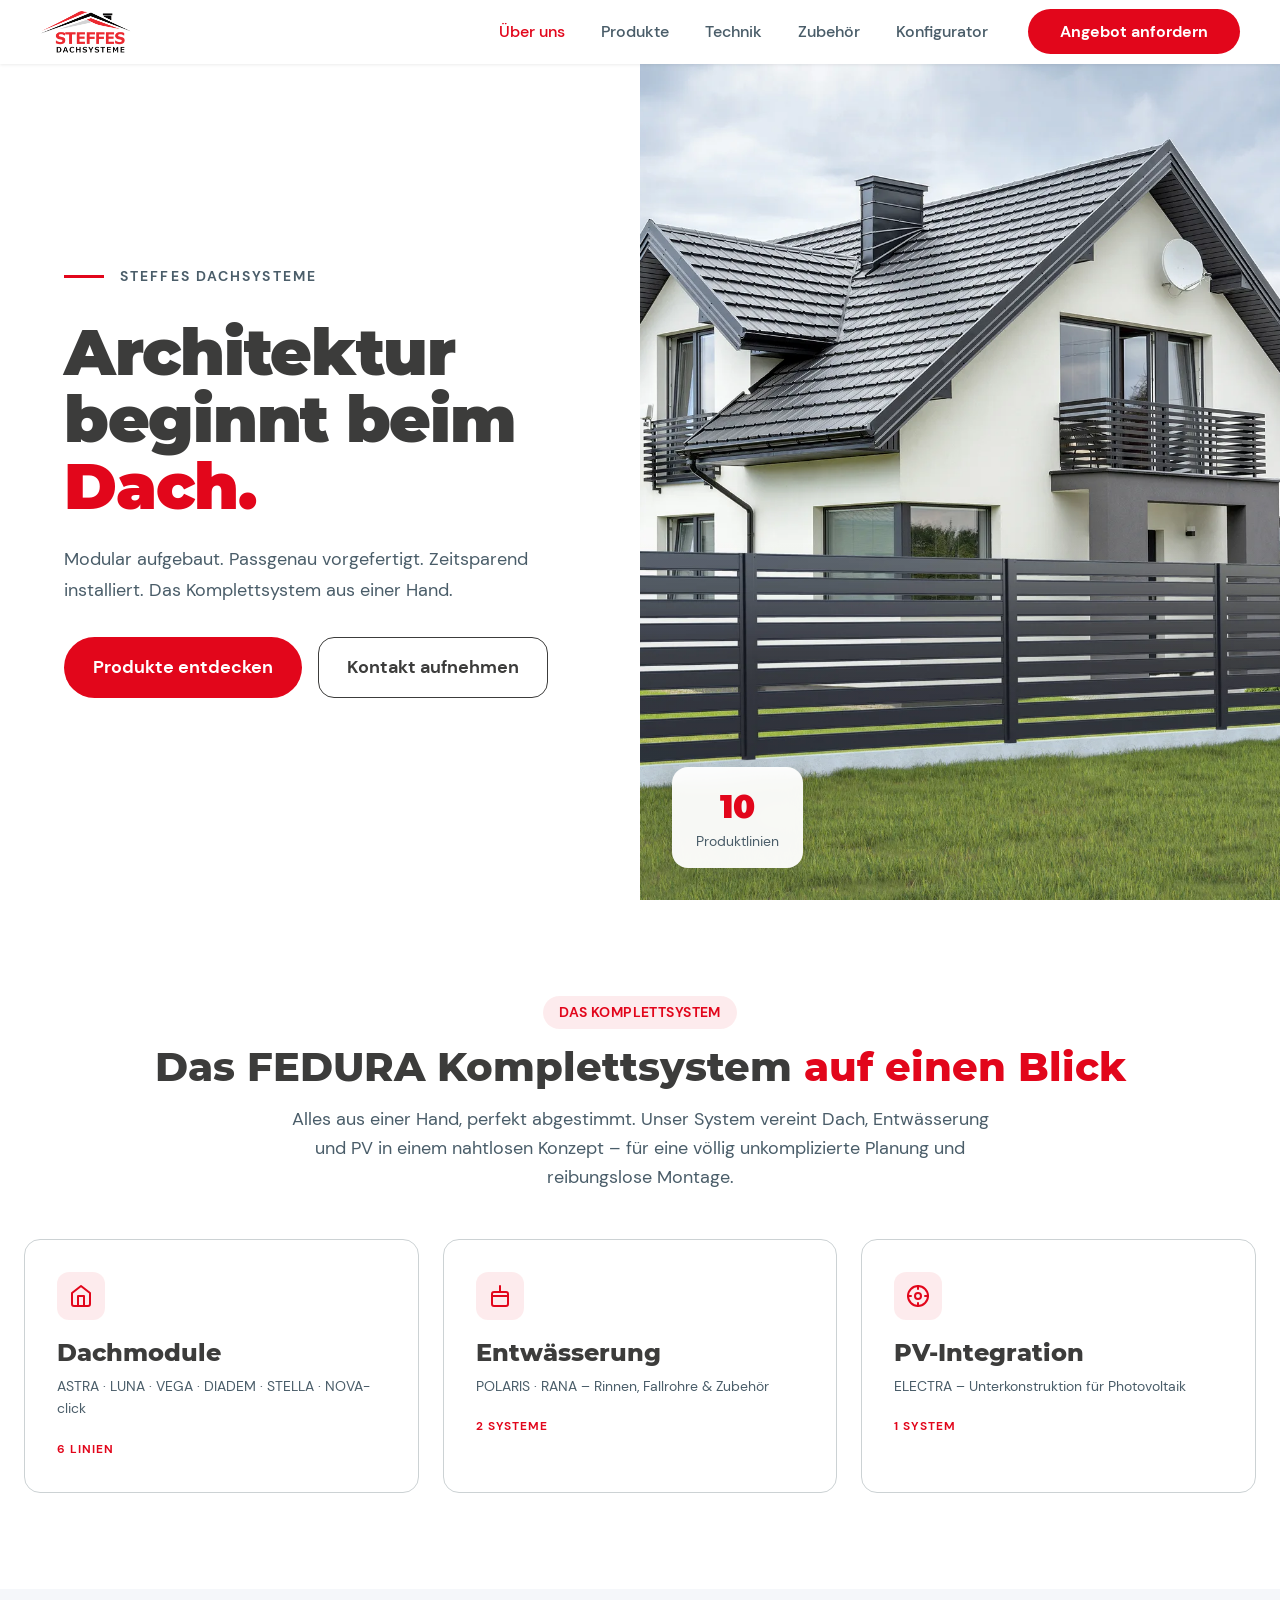
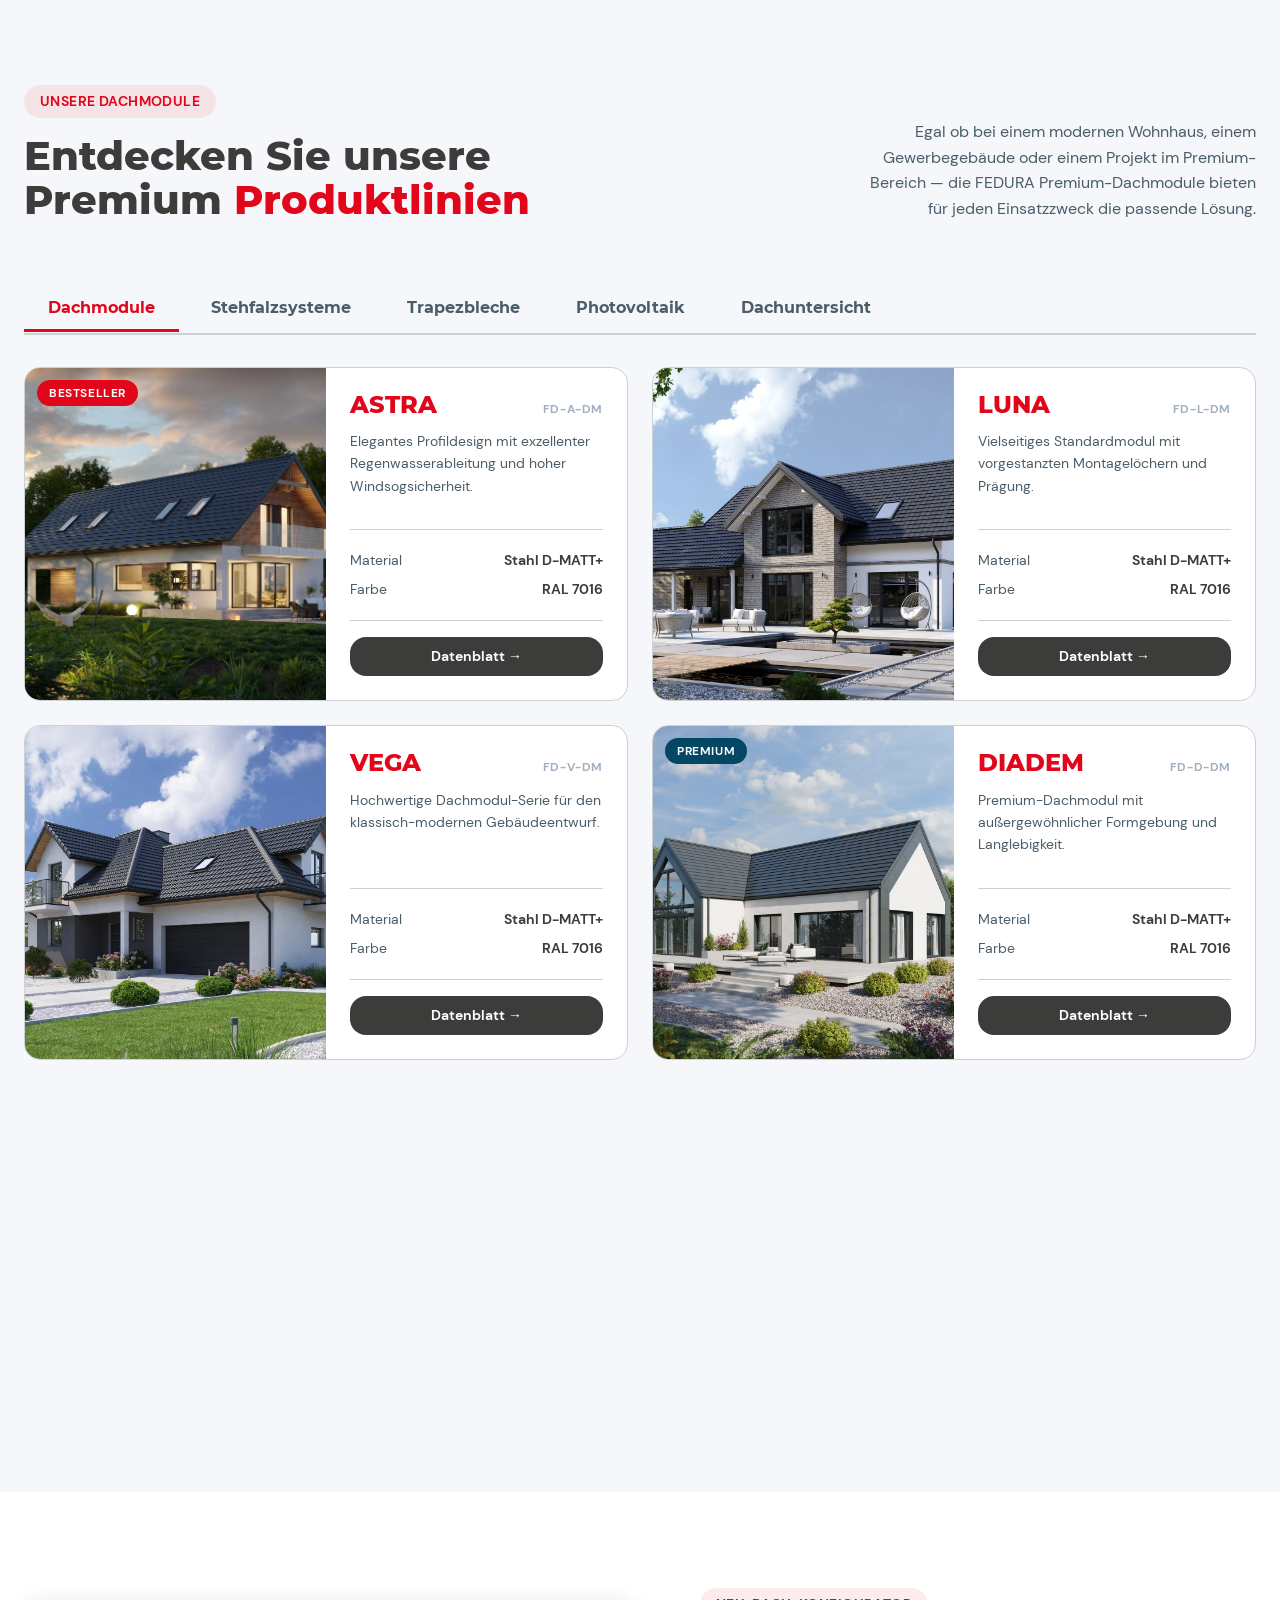
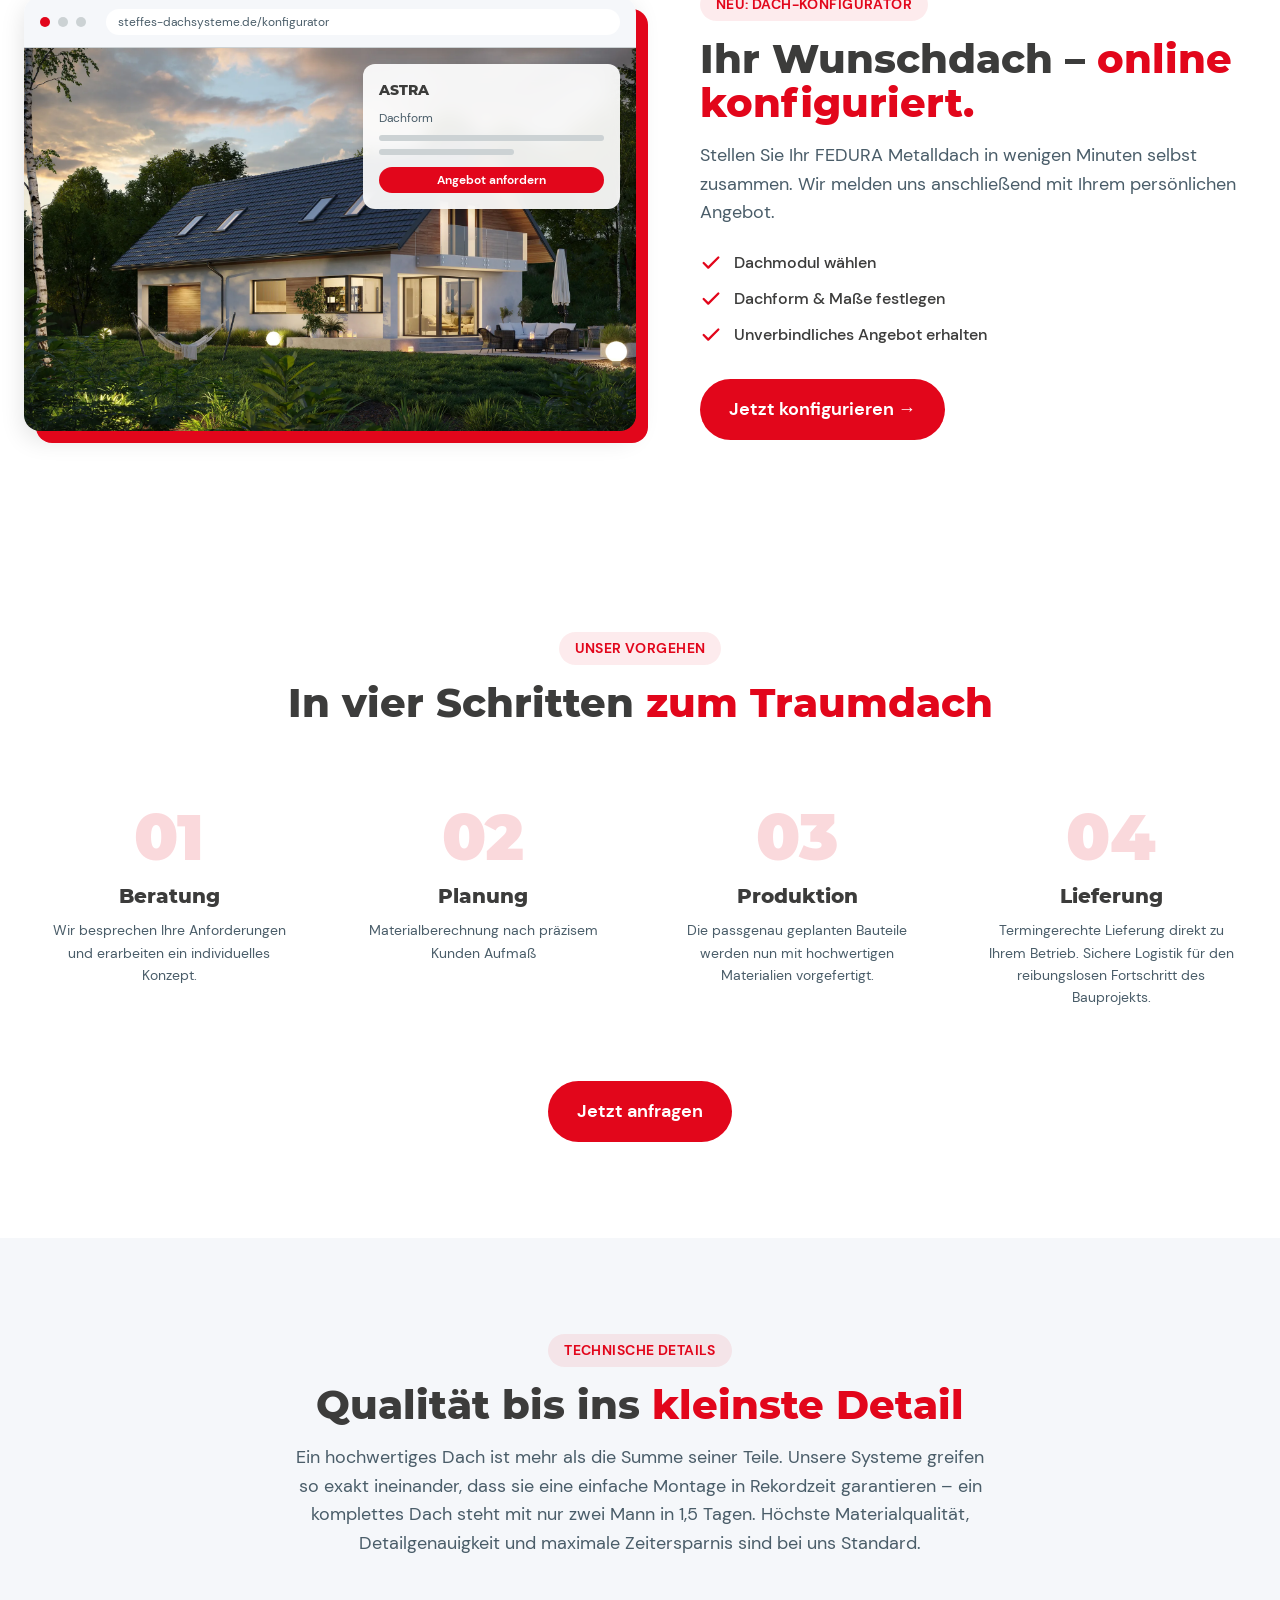
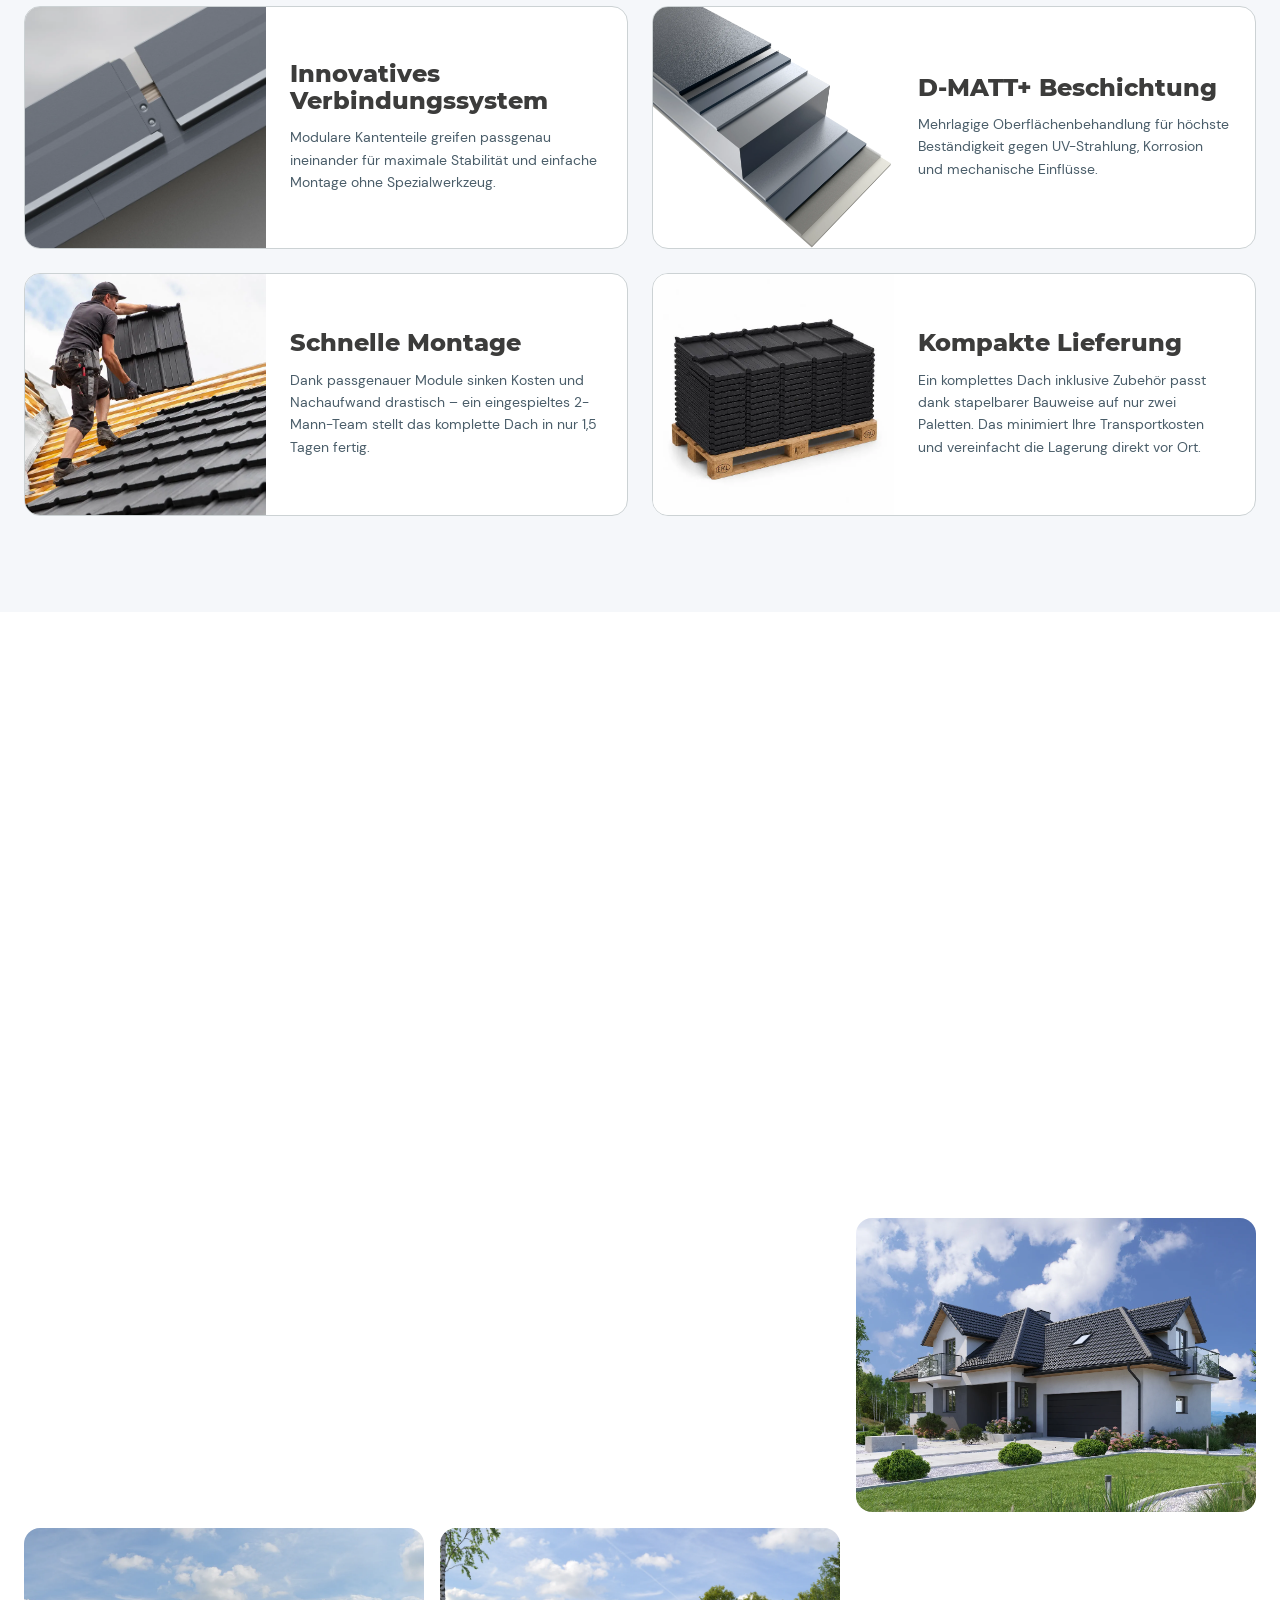
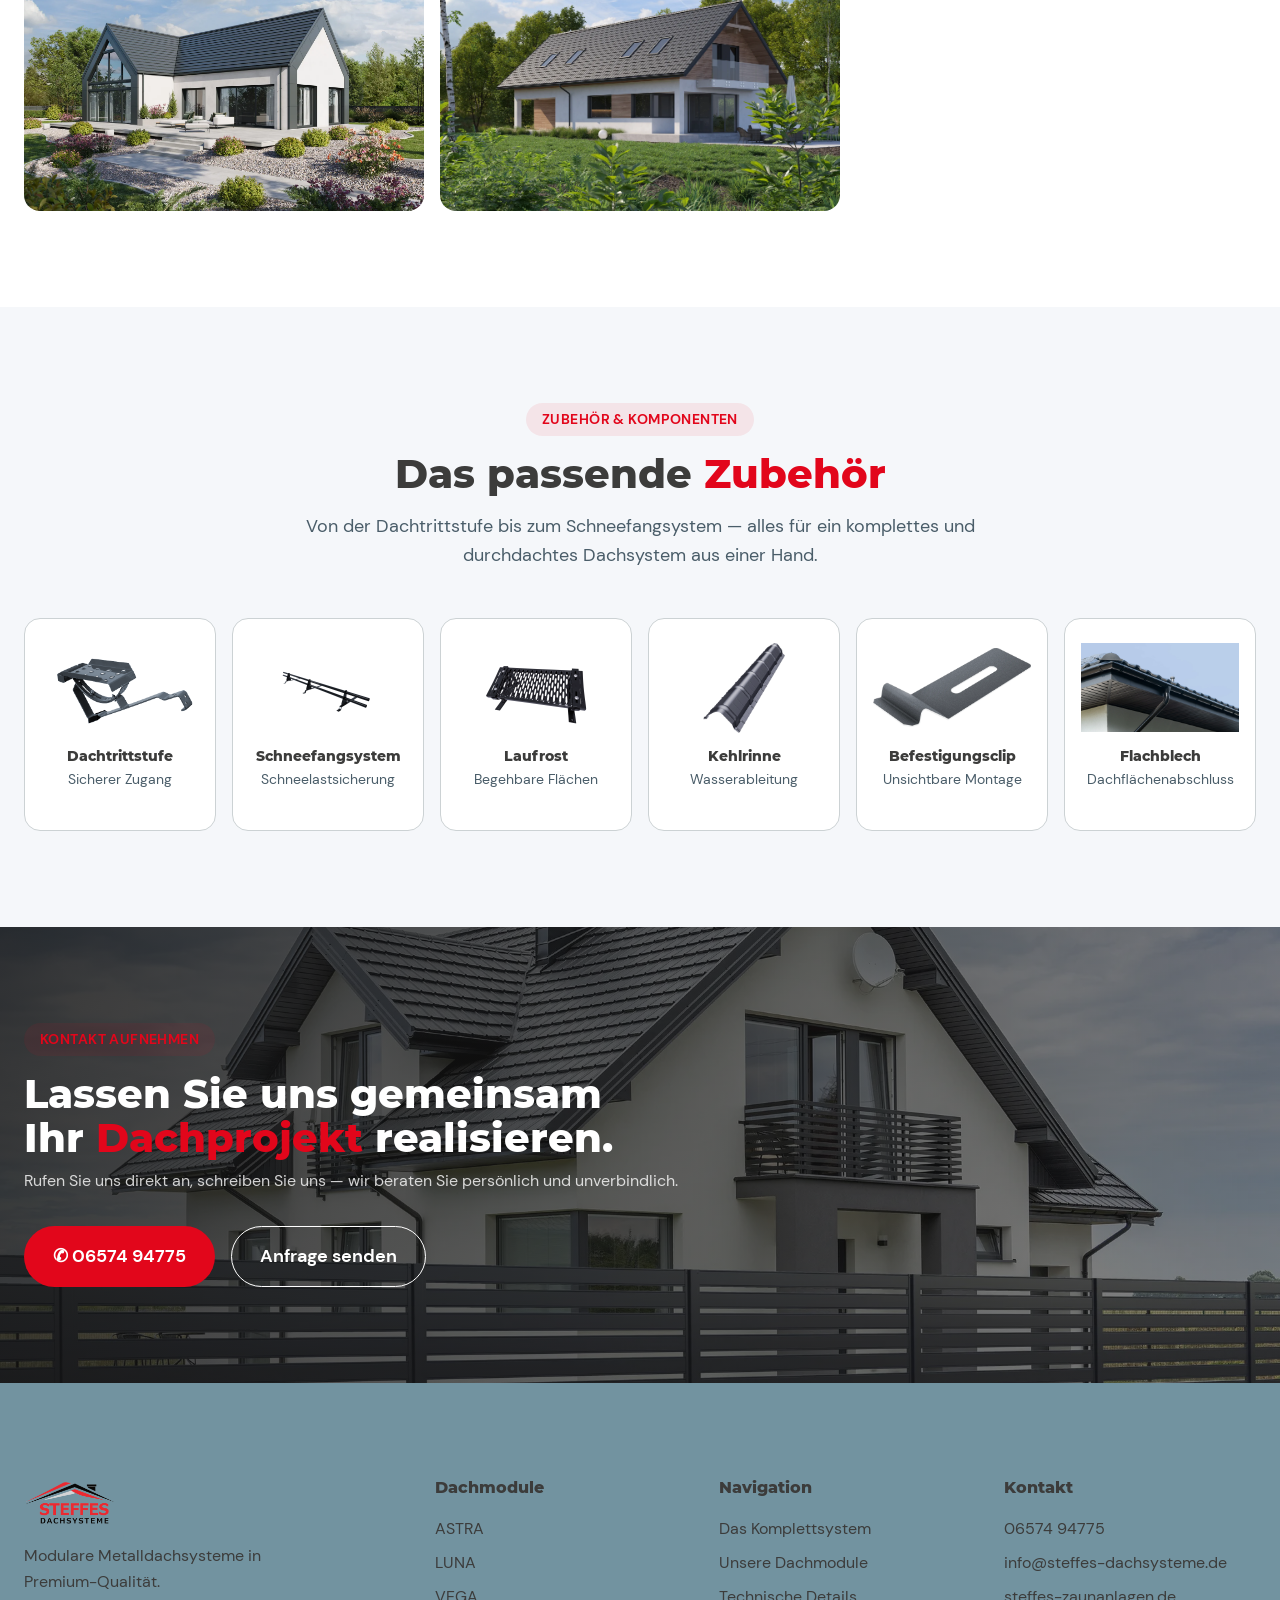
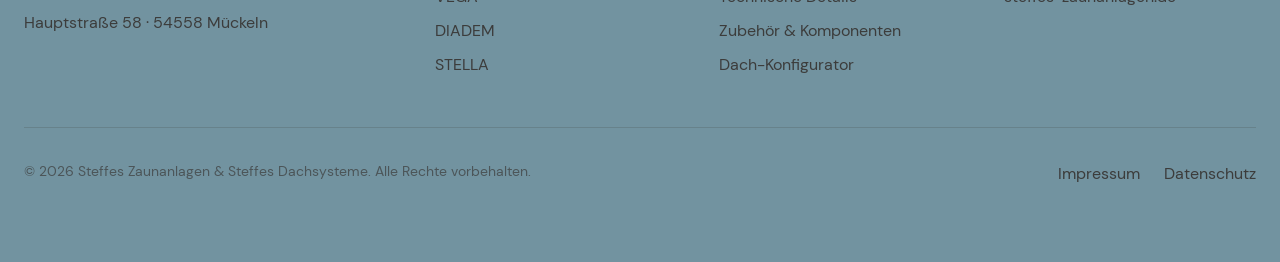
==== commit 5b15e871: "fix(konfigurator): Texte an FEDURA-Ablauf angepasst, totes CSS entfernt - 'Farbe & Maße' -> 'Dachfor" ====
--- a/index.html
+++ b/index.html
@@ -5,7 +5,7 @@
   <meta name="viewport" content="width=device-width, initial-scale=1.0">
   <meta name="description" content="Steffes Dachsysteme – Deutsche Handwerksqualität für modulare Metalldächer. Robust, langlebig und passgenau.">
   <title>Steffes Dachsysteme | Architektur beginnt beim Dach</title>
-  <link rel="stylesheet" href="styles.css?v=20261017">
+  <link rel="stylesheet" href="styles.css?v=20261017b">
 
   <!-- Favicon -->
   <link rel="icon" href="images/Steffes Dachsysteme Logo freigestellt.svg" type="image/svg+xml">
@@ -273,10 +273,7 @@
             <img src="images/ASTRA_Dachmodul_Ambiente-01.webp" alt="Vorschau des Dach-Konfigurators mit ASTRA Dachmodul" loading="lazy">
             <div class="browser-mockup__panel" aria-hidden="true">
               <strong>ASTRA</strong>
-              Farbe
-              <div class="browser-mockup__swatches">
-                <span style="background:#383e42"></span><span style="background:#8f4e35"></span><span style="background:#5b5b5b"></span><span style="background:#1e1e1e"></span>
-              </div>
+              Dachform
               <div class="browser-mockup__line"></div>
               <div class="browser-mockup__line browser-mockup__line--short"></div>
               <div class="browser-mockup__btn">Angebot anfordern</div>
@@ -289,7 +286,7 @@
           <p>Stellen Sie Ihr FEDURA Metalldach in wenigen Minuten selbst zusammen. Wir melden uns anschließend mit Ihrem persönlichen Angebot.</p>
           <ul class="config-teaser__checks">
             <li><svg width="22" height="22" viewBox="0 0 24 24" fill="none" stroke="currentColor" stroke-width="2.5" stroke-linecap="round" stroke-linejoin="round"><polyline points="20 6 9 17 4 12"/></svg>Dachmodul wählen</li>
-            <li><svg width="22" height="22" viewBox="0 0 24 24" fill="none" stroke="currentColor" stroke-width="2.5" stroke-linecap="round" stroke-linejoin="round"><polyline points="20 6 9 17 4 12"/></svg>Farbe &amp; Maße festlegen</li>
+            <li><svg width="22" height="22" viewBox="0 0 24 24" fill="none" stroke="currentColor" stroke-width="2.5" stroke-linecap="round" stroke-linejoin="round"><polyline points="20 6 9 17 4 12"/></svg>Dachform &amp; Maße festlegen</li>
             <li><svg width="22" height="22" viewBox="0 0 24 24" fill="none" stroke="currentColor" stroke-width="2.5" stroke-linecap="round" stroke-linejoin="round"><polyline points="20 6 9 17 4 12"/></svg>Unverbindliches Angebot erhalten</li>
           </ul>
           <a href="konfigurator.html" class="btn btn--brand btn--large">Jetzt konfigurieren →</a>
@@ -437,6 +434,6 @@
     </div>
   </footer>
 
-  <script src="script.js?v=20261017"></script>
+  <script src="script.js?v=20261017b"></script>
 </body>
 </html>
--- a/styles.css
+++ b/styles.css
@@ -1533,13 +1533,6 @@
   font-weight: 600;
 }
 
-.configurator-frame__actions {
-  display: flex;
-  gap: var(--space-4);
-  flex-wrap: wrap;
-  justify-content: center;
-}
-
 /* --- Teaser: gemeinsame Bausteine --- */
 .config-teaser__checks {
   list-style: none;
@@ -1562,7 +1555,7 @@
   color: var(--brand-color);
 }
 
-/* --- Variante A: Split-Teaser mit Browser-Mockup --- */
+/* --- Startseite: Konfigurator-Teaser mit Browser-Mockup --- */
 .config-split {
   display: grid;
   grid-template-columns: 1.1fr 1fr;
@@ -1663,28 +1656,14 @@
   color: var(--headings);
 }
 
-.browser-mockup__swatches {
-  display: flex;
-  gap: var(--space-2);
-  margin: var(--space-1) 0 var(--space-3);
-}
-
-.browser-mockup__swatches span {
-  width: 18px;
-  height: 18px;
-  border-radius: 50%;
-  border: 2px solid var(--white);
-  box-shadow: 0 0 0 1px var(--borders);
-}
-
-.browser-mockup__swatches span:first-child { box-shadow: 0 0 0 2px var(--brand-color); }
-
 .browser-mockup__line {
   height: 6px;
   border-radius: 3px;
   background: var(--borders);
   margin-bottom: var(--space-2);
 }
+
+.browser-mockup__line:first-of-type { margin-top: var(--space-2); }
 
 .browser-mockup__line--short { width: 60%; }
 
@@ -1714,7 +1693,6 @@
 @media (max-width: 480px) {
   .nav__config-btn { padding: 0.5rem 0.875rem; margin-right: var(--space-2); }
   .config-steps { gap: var(--space-5); }
-  .configurator-frame__actions { flex-direction: column; width: 100%; }
   .config-split .btn { width: 100%; }
 }
 
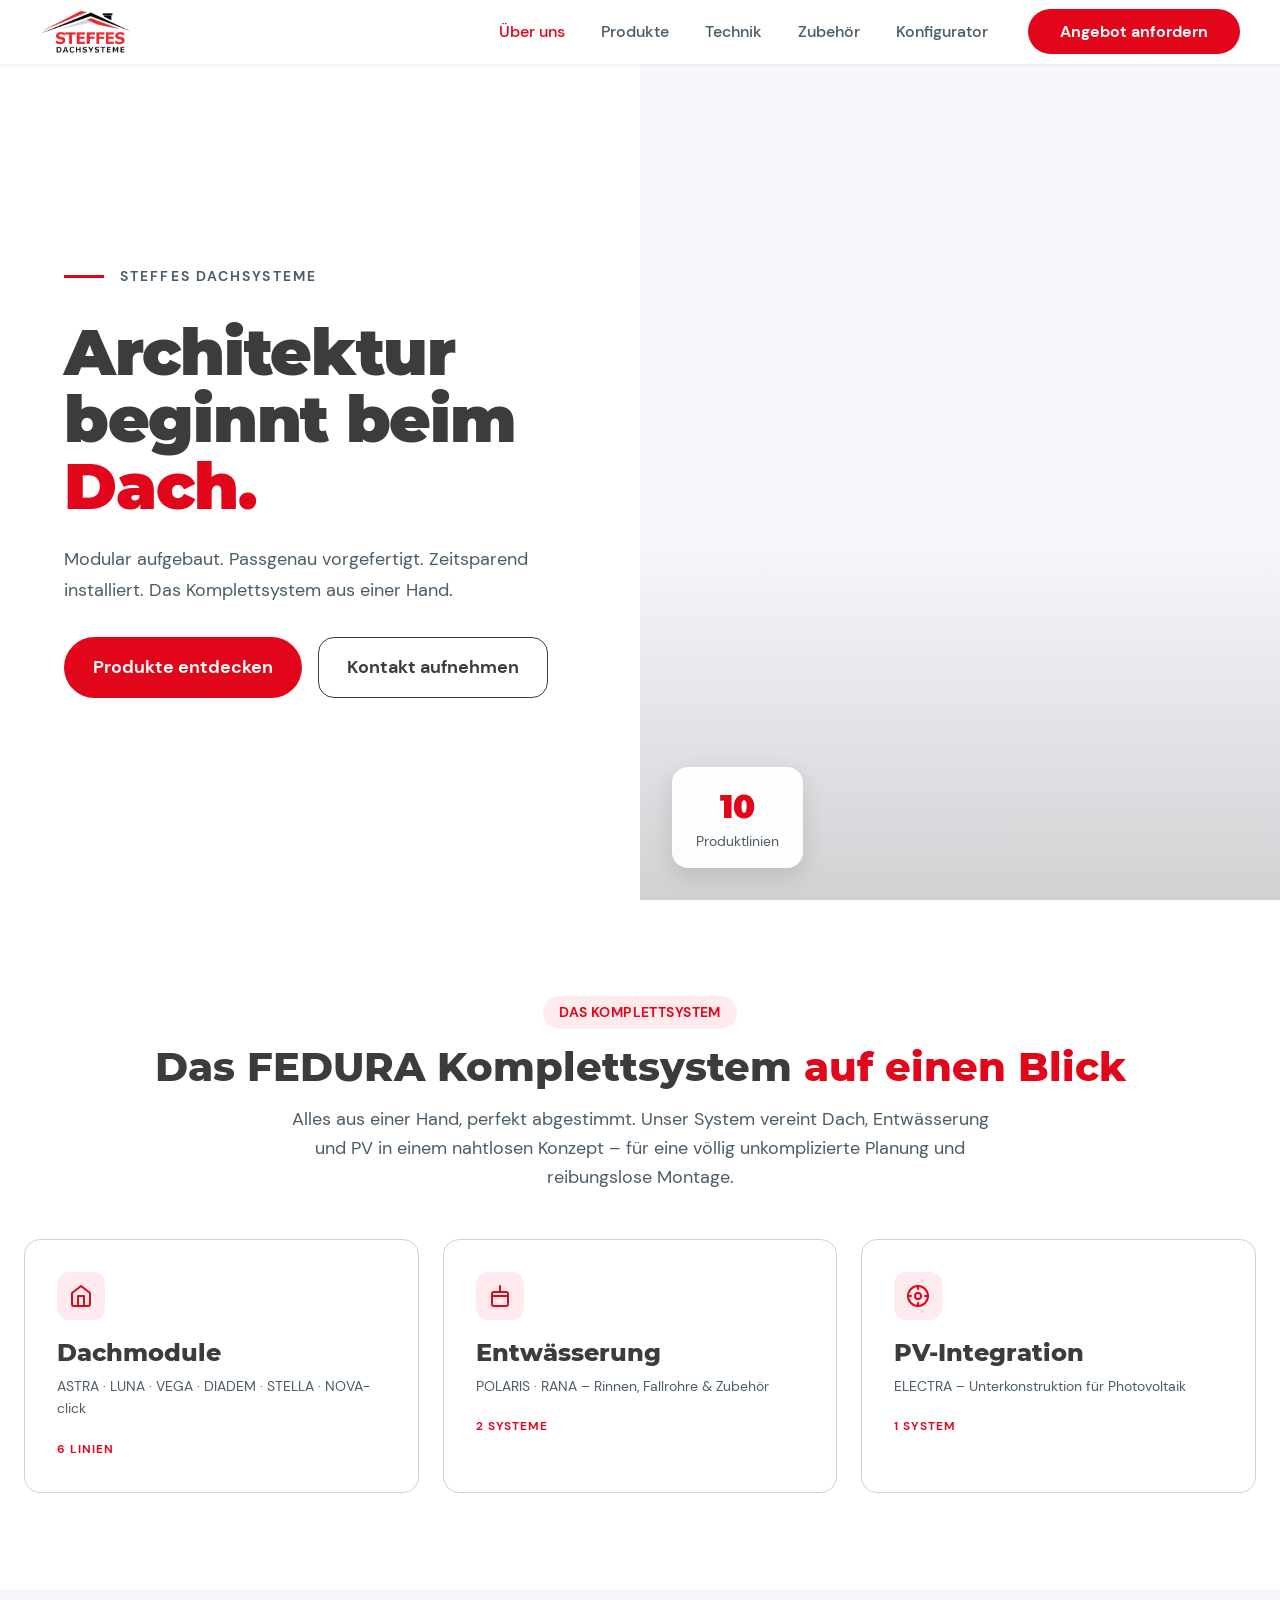
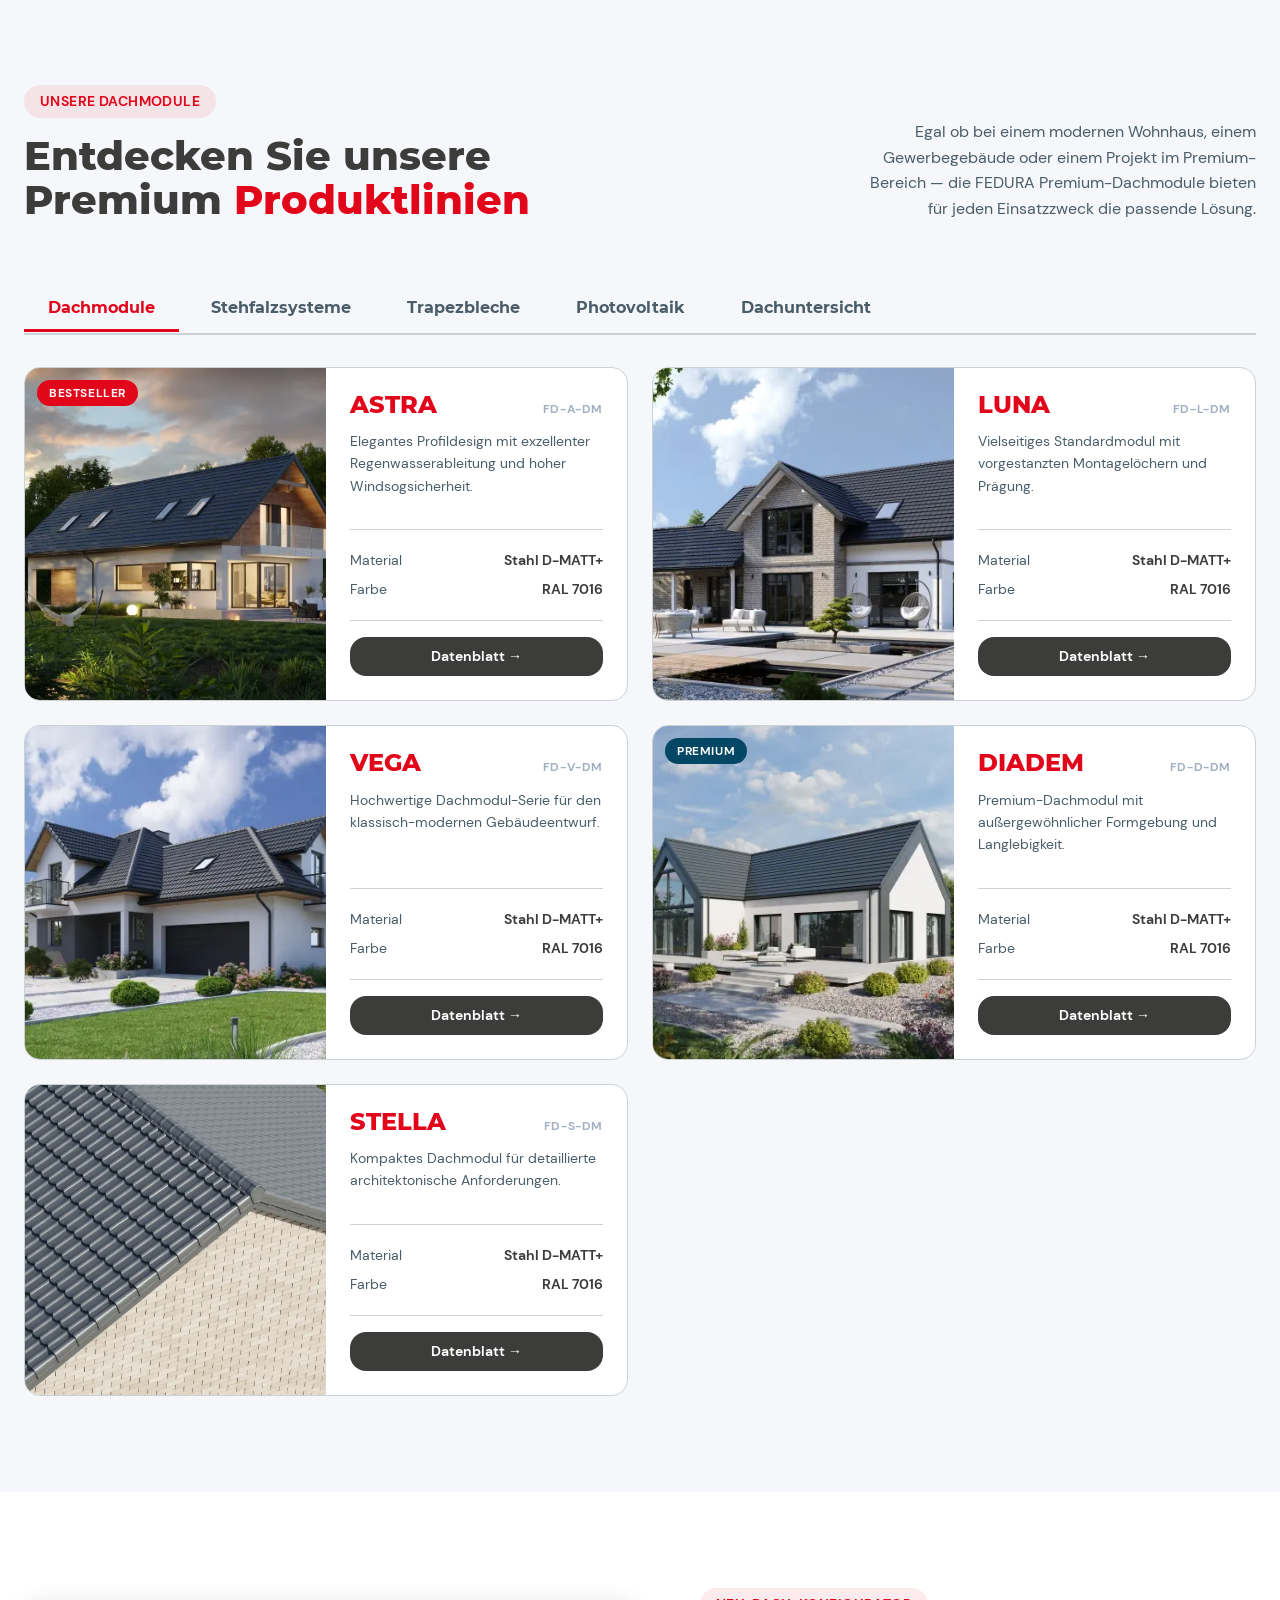
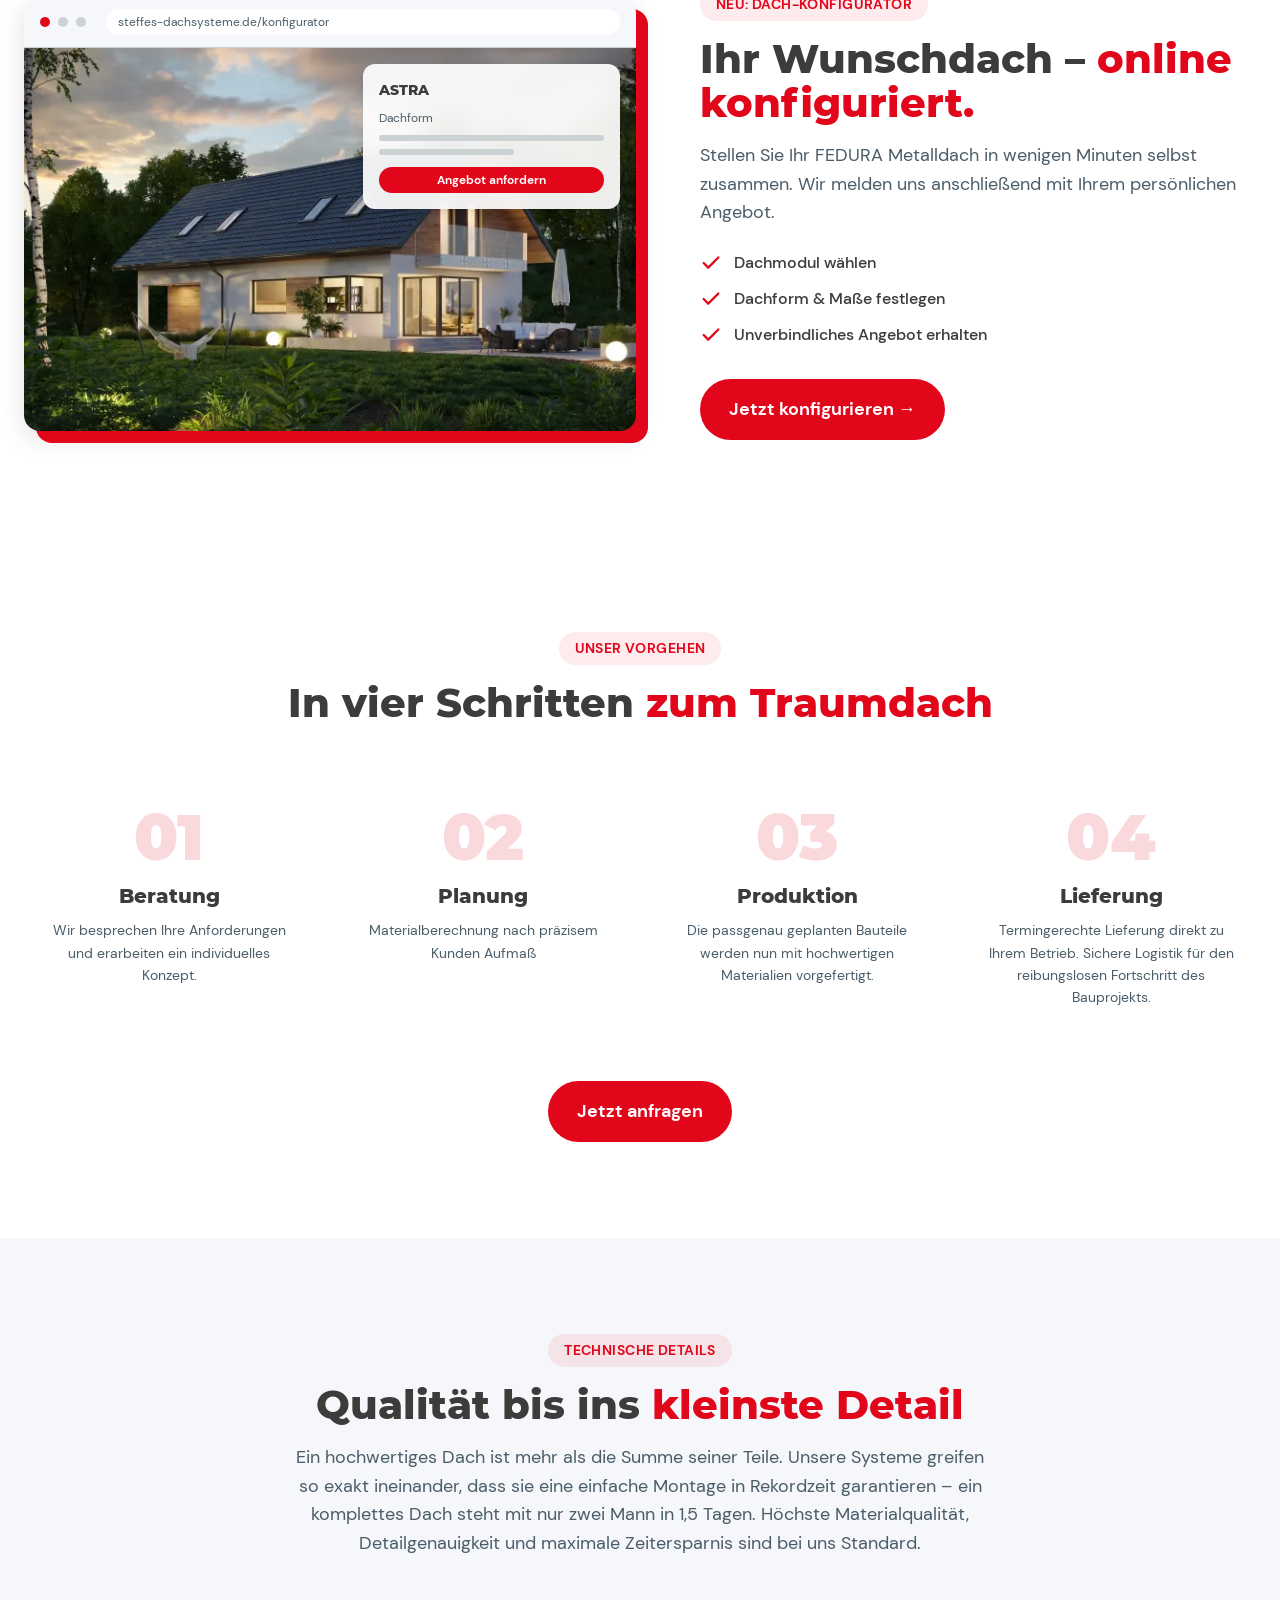
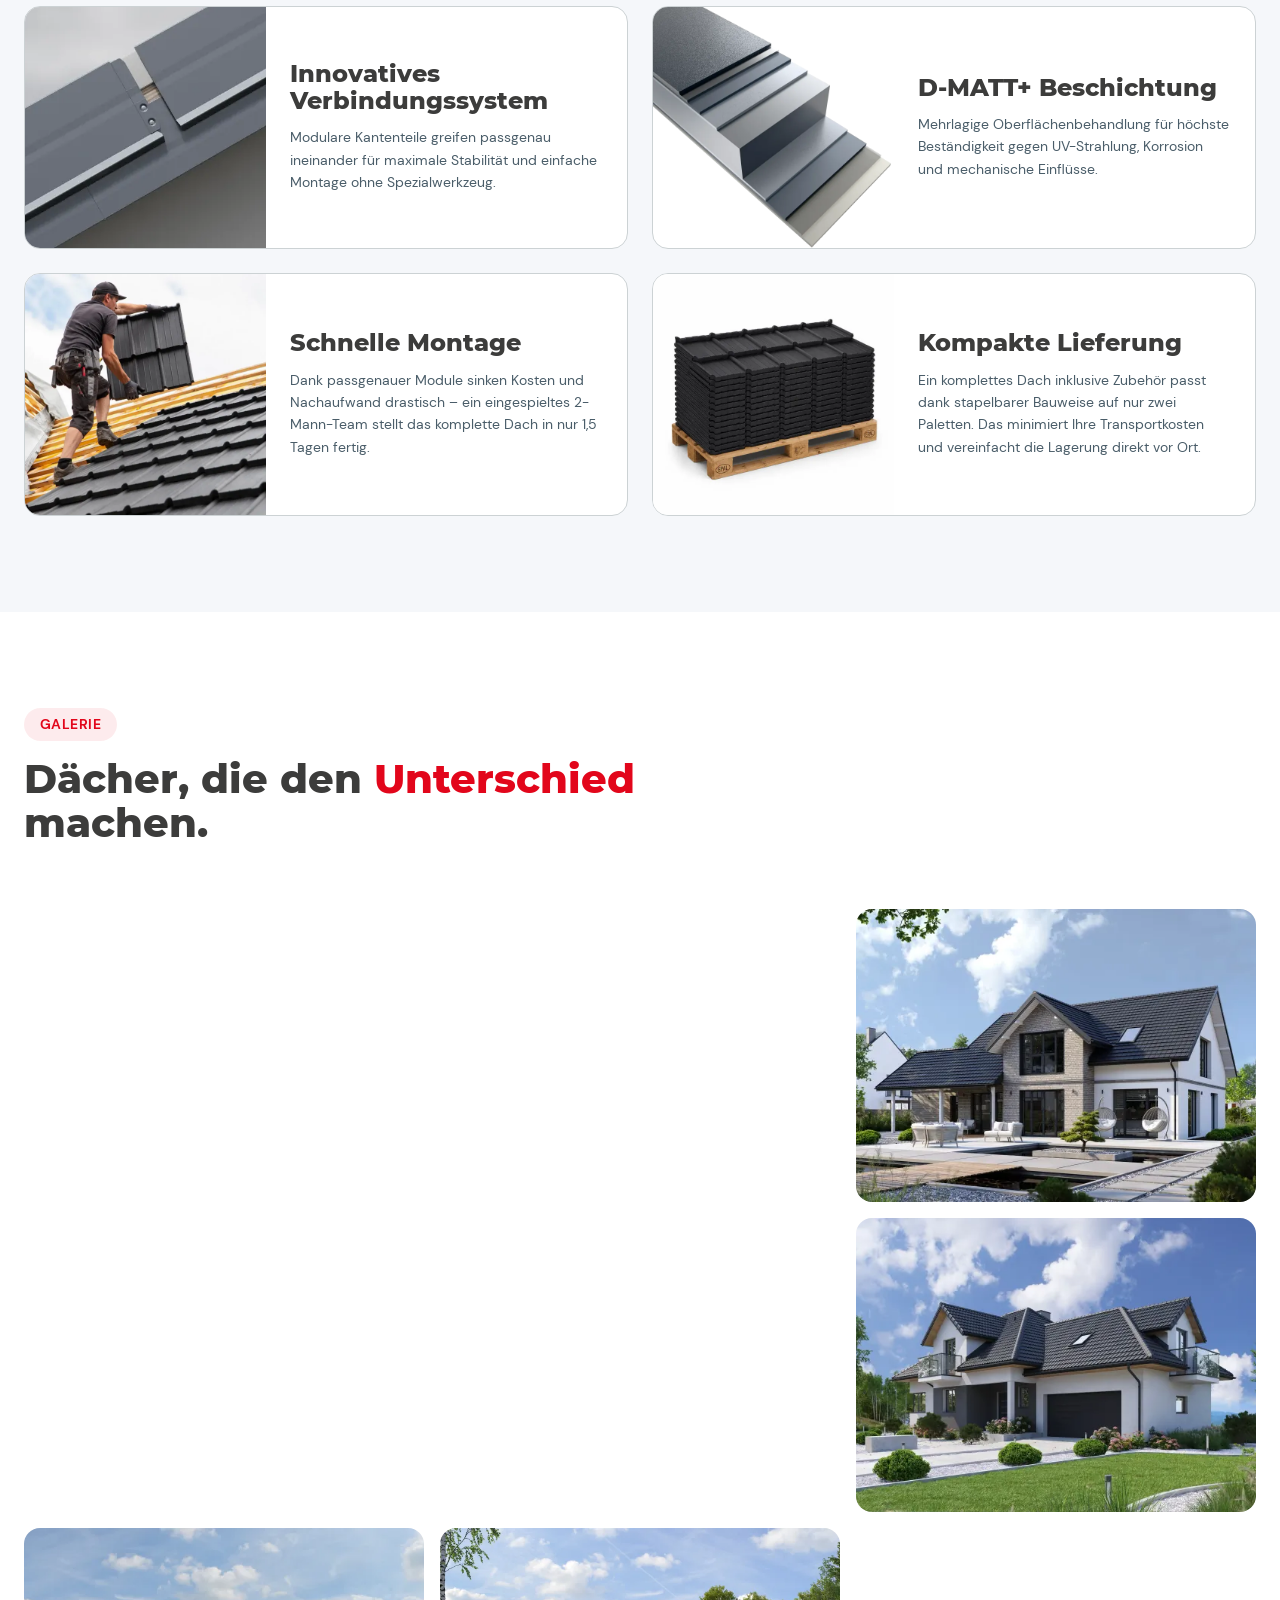
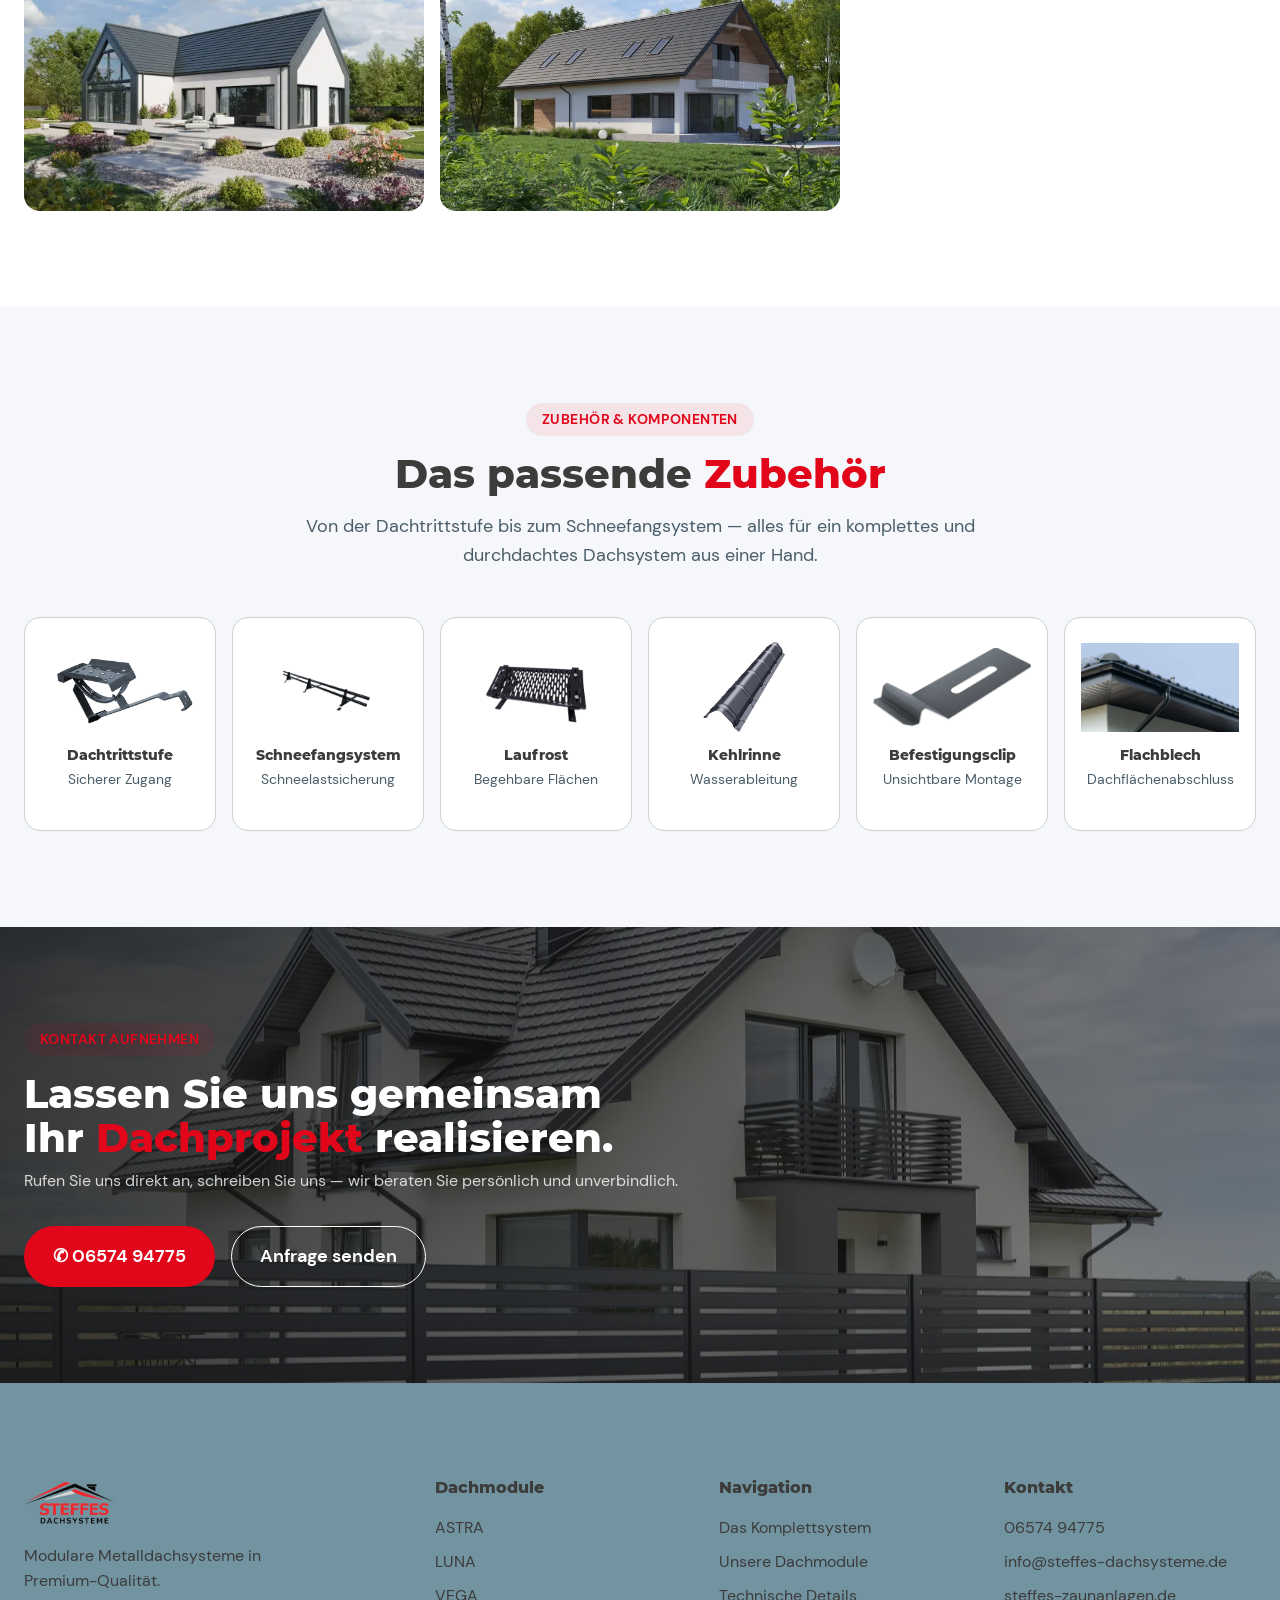
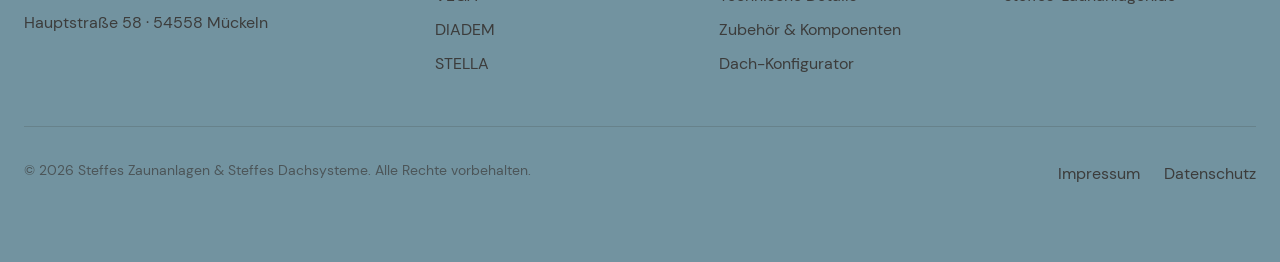
==== commit 9e5e7af5: "perf: Ladezeit optimiert, Datenschutztext FEDURA überarbeitet, Sitemap aktualisiert - Bilder: 640/12" ====
--- a/index.html
+++ b/index.html
@@ -5,10 +5,9 @@
   <meta name="viewport" content="width=device-width, initial-scale=1.0">
   <meta name="description" content="Steffes Dachsysteme – Deutsche Handwerksqualität für modulare Metalldächer. Robust, langlebig und passgenau.">
   <title>Steffes Dachsysteme | Architektur beginnt beim Dach</title>
-  <link rel="stylesheet" href="styles.css?v=20261017b">
+  <link rel="stylesheet" href="styles.css?v=20261111">
 
   <!-- Favicon -->
-  <link rel="icon" href="images/Steffes Dachsysteme Logo freigestellt.svg" type="image/svg+xml">
   <link rel="icon" type="image/png" href="images/Steffes-dachsysteme-favicon-192px.png">
   <link rel="apple-touch-icon" href="images/Steffes-dachsysteme-favicon-192px.png">
 
@@ -54,7 +53,7 @@
   <nav class="nav" id="main-nav">
     <div class="nav__inner">
       <a href="#" class="nav__logo" id="logo-link">
-        <img src="images/Steffes Dachsysteme Logo freigestellt.svg" alt="Steffes Dachsysteme Logo">
+        <img src="images/Steffes-Dachsysteme-Logo-144.webp" alt="Steffes Dachsysteme Logo" width="273" height="144">
       </a>
       <ul class="nav__links" id="nav-links">
         <li><a href="#ueber" class="nav__link">Über uns</a></li>
@@ -84,7 +83,7 @@
     <div class="hero-popup__backdrop" id="hero-popup-backdrop"></div>
     <div class="hero-popup__box">
       <button class="hero-popup__close" id="hero-popup-close" aria-label="Popup schließen" type="button">&times;</button>
-      <img src="images/Hinweis-Oeffnungszeiten-Juli.png" alt="Geänderte Öffnungszeiten vom 6. bis 17. Juli" class="hero-popup__img">
+      <img loading="lazy" decoding="async" src="images/Hinweis-Oeffnungszeiten-Juli.png" alt="Geänderte Öffnungszeiten vom 6. bis 17. Juli" class="hero-popup__img">
     </div>
   </div>
 
@@ -112,7 +111,7 @@
       </div>
     </div>
     <div class="hero-split__media">
-      <img src="images/ASTRA-Dachmodule_Ambiente-05.webp" alt="ASTRA Dachmodule" class="hero-split__img">
+      <img src="images/ASTRA-Dachmodule_Ambiente-05.webp" srcset="images/ASTRA-Dachmodule_Ambiente-05-640.webp 640w, images/ASTRA-Dachmodule_Ambiente-05-1280.webp 1280w, images/ASTRA-Dachmodule_Ambiente-05.webp 1920w" sizes="(max-width: 1024px) 100vw, 50vw" width="1920" height="1420" fetchpriority="high" decoding="async" alt="ASTRA Dachmodule" class="hero-split__img">
       <div class="hero-split__media-overlay"></div>
       <div class="hero-split__floating-badge glass-card animate-in">
         <span class="floating-badge__number">10</span>
@@ -201,23 +200,23 @@
         <div class="product-tabs__content active" id="tab-dachmodule">
           <div class="product-grid">
             <article class="product-tile animate-in" id="tile-astra">
-              <div class="product-tile__img-wrap"><img src="images/ASTRA_Dachmodul_Ambiente-01.webp" alt="ASTRA" class="product-tile__img"><div class="product-tile__badge">Bestseller</div></div>
+              <div class="product-tile__img-wrap"><img src="images/ASTRA_Dachmodul_Ambiente-01.webp" srcset="images/ASTRA_Dachmodul_Ambiente-01-640.webp 640w, images/ASTRA_Dachmodul_Ambiente-01-1280.webp 1280w, images/ASTRA_Dachmodul_Ambiente-01.webp 1920w" sizes="(max-width: 768px) 100vw, (max-width: 1024px) 50vw, 320px" width="1920" height="1358" loading="lazy" decoding="async" alt="ASTRA" class="product-tile__img"><div class="product-tile__badge">Bestseller</div></div>
               <div class="product-tile__info"><div class="product-tile__header"><h3>ASTRA</h3><span class="product-tile__code">FD-A-DM</span></div><p>Elegantes Profildesign mit exzellenter Regenwasserableitung und hoher Windsogsicherheit.</p><div class="product-tile__specs"><div class="spec"><span class="spec__label">Material</span><span class="spec__value">Stahl D-MATT+</span></div><div class="spec"><span class="spec__label">Farbe</span><span class="spec__value">RAL 7016</span></div></div><a href="Kataloge/P-KA_AOS004_Metalldach_Layout_AS_2026-03-04.pdf" target="_blank" rel="noopener noreferrer" class="btn btn--primary btn--small">Datenblatt →</a></div>
             </article>
             <article class="product-tile animate-in" id="tile-luna">
-              <div class="product-tile__img-wrap"><img src="images/LUNA_Dachmodul_Ambiente_01.webp" alt="LUNA" class="product-tile__img"></div>
+              <div class="product-tile__img-wrap"><img src="images/LUNA_Dachmodul_Ambiente_01.webp" srcset="images/LUNA_Dachmodul_Ambiente_01-640.webp 640w, images/LUNA_Dachmodul_Ambiente_01-1280.webp 1280w, images/LUNA_Dachmodul_Ambiente_01.webp 1920w" sizes="(max-width: 768px) 100vw, (max-width: 1024px) 50vw, 320px" width="1920" height="1161" loading="lazy" decoding="async" alt="LUNA" class="product-tile__img"></div>
               <div class="product-tile__info"><div class="product-tile__header"><h3>LUNA</h3><span class="product-tile__code">FD-L-DM</span></div><p>Vielseitiges Standardmodul mit vorgestanzten Montagelöchern und Prägung.</p><div class="product-tile__specs"><div class="spec"><span class="spec__label">Material</span><span class="spec__value">Stahl D-MATT+</span></div><div class="spec"><span class="spec__label">Farbe</span><span class="spec__value">RAL 7016</span></div></div><a href="Kataloge/P-KA_AOS004_Metalldach_Layout_AS_2026-03-04.pdf" target="_blank" rel="noopener noreferrer" class="btn btn--primary btn--small">Datenblatt →</a></div>
             </article>
             <article class="product-tile animate-in" id="tile-vega">
-              <div class="product-tile__img-wrap"><img src="images/VEGA_Dachmodul_Ambiente-02.webp" alt="VEGA" class="product-tile__img"></div>
+              <div class="product-tile__img-wrap"><img src="images/VEGA_Dachmodul_Ambiente-02.webp" srcset="images/VEGA_Dachmodul_Ambiente-02-640.webp 640w, images/VEGA_Dachmodul_Ambiente-02-1280.webp 1280w, images/VEGA_Dachmodul_Ambiente-02.webp 1920w" sizes="(max-width: 768px) 100vw, (max-width: 1024px) 50vw, 320px" width="1920" height="1161" loading="lazy" decoding="async" alt="VEGA" class="product-tile__img"></div>
               <div class="product-tile__info"><div class="product-tile__header"><h3>VEGA</h3><span class="product-tile__code">FD-V-DM</span></div><p>Hochwertige Dachmodul-Serie für den klassisch-modernen Gebäudeentwurf.</p><div class="product-tile__specs"><div class="spec"><span class="spec__label">Material</span><span class="spec__value">Stahl D-MATT+</span></div><div class="spec"><span class="spec__label">Farbe</span><span class="spec__value">RAL 7016</span></div></div><a href="Kataloge/P-KA_AOS004_Metalldach_Layout_AS_2026-03-04.pdf" target="_blank" rel="noopener noreferrer" class="btn btn--primary btn--small">Datenblatt →</a></div>
             </article>
             <article class="product-tile animate-in" id="tile-diadem">
-              <div class="product-tile__img-wrap"><img src="images/DIADEM_Dachmodul_Ambiente-01.webp" alt="DIADEM" class="product-tile__img"><div class="product-tile__badge product-tile__badge--teal">Premium</div></div>
+              <div class="product-tile__img-wrap"><img src="images/DIADEM_Dachmodul_Ambiente-01.webp" srcset="images/DIADEM_Dachmodul_Ambiente-01-640.webp 640w, images/DIADEM_Dachmodul_Ambiente-01-1280.webp 1280w, images/DIADEM_Dachmodul_Ambiente-01.webp 1920w" sizes="(max-width: 768px) 100vw, (max-width: 1024px) 50vw, 320px" width="1920" height="1080" loading="lazy" decoding="async" alt="DIADEM" class="product-tile__img"><div class="product-tile__badge product-tile__badge--teal">Premium</div></div>
               <div class="product-tile__info"><div class="product-tile__header"><h3>DIADEM</h3><span class="product-tile__code">FD-D-DM</span></div><p>Premium-Dachmodul mit außergewöhnlicher Formgebung und Langlebigkeit.</p><div class="product-tile__specs"><div class="spec"><span class="spec__label">Material</span><span class="spec__value">Stahl D-MATT+</span></div><div class="spec"><span class="spec__label">Farbe</span><span class="spec__value">RAL 7016</span></div></div><a href="Kataloge/P-KA_AOS004_Metalldach_Layout_AS_2026-03-04.pdf" target="_blank" rel="noopener noreferrer" class="btn btn--primary btn--small">Datenblatt →</a></div>
             </article>
             <article class="product-tile animate-in" id="tile-stella">
-              <div class="product-tile__img-wrap"><img src="images/STELLA_Dachmodul_Ambiente_Detail-02.webp" alt="STELLA" class="product-tile__img"></div>
+              <div class="product-tile__img-wrap"><img src="images/STELLA_Dachmodul_Ambiente_Detail-02.webp" srcset="images/STELLA_Dachmodul_Ambiente_Detail-02-640.webp 640w, images/STELLA_Dachmodul_Ambiente_Detail-02-1280.webp 1280w, images/STELLA_Dachmodul_Ambiente_Detail-02.webp 1920w" sizes="(max-width: 768px) 100vw, (max-width: 1024px) 50vw, 320px" width="1920" height="1538" loading="lazy" decoding="async" alt="STELLA" class="product-tile__img"></div>
               <div class="product-tile__info"><div class="product-tile__header"><h3>STELLA</h3><span class="product-tile__code">FD-S-DM</span></div><p>Kompaktes Dachmodul für detaillierte architektonische Anforderungen.</p><div class="product-tile__specs"><div class="spec"><span class="spec__label">Material</span><span class="spec__value">Stahl D-MATT+</span></div><div class="spec"><span class="spec__label">Farbe</span><span class="spec__value">RAL 7016</span></div></div><a href="Kataloge/P-KA_AOS004_Metalldach_Layout_AS_2026-03-04.pdf" target="_blank" rel="noopener noreferrer" class="btn btn--primary btn--small">Datenblatt →</a></div>
             </article>
           </div>
@@ -226,7 +225,7 @@
         <div class="product-tabs__content" id="tab-stehfalz">
           <div class="product-grid">
             <article class="product-tile animate-in" id="tile-nova">
-              <div class="product-tile__img-wrap"><img src="images/NOVA-click_Stehfalz_Ambiente-01.webp" alt="NOVA-click" class="product-tile__img"><div class="product-tile__badge">Innovation</div></div>
+              <div class="product-tile__img-wrap"><img src="images/NOVA-click_Stehfalz_Ambiente-01.webp" srcset="images/NOVA-click_Stehfalz_Ambiente-01-640.webp 640w, images/NOVA-click_Stehfalz_Ambiente-01-1280.webp 1280w, images/NOVA-click_Stehfalz_Ambiente-01.webp 1920w" sizes="(max-width: 768px) 100vw, (max-width: 1024px) 50vw, 320px" width="1920" height="1152" loading="lazy" decoding="async" alt="NOVA-click" class="product-tile__img"><div class="product-tile__badge">Innovation</div></div>
               <div class="product-tile__info"><div class="product-tile__header"><h3>NOVA-click</h3><span class="product-tile__code">Stehfalz</span></div><p>Innovatives Click-System für schnelle Montage. Erhältlich in Standard, Trapez und Mikrowellen-Profil.</p><div class="product-tile__specs"><div class="spec"><span class="spec__label">System</span><span class="spec__value">Click-Verbindung</span></div><div class="spec"><span class="spec__label">Profile</span><span class="spec__value">6 Varianten</span></div></div><a href="Kataloge/NOVA Click.pdf" target="_blank" rel="noopener noreferrer" class="btn btn--primary btn--small">Datenblatt →</a></div>
             </article>
           </div>
@@ -235,7 +234,7 @@
          <div class="product-tabs__content" id="tab-trapezbleche">
           <div class="product-grid">
             <article class="product-tile animate-in" id="tile-trapez">
-              <div class="product-tile__img-wrap"><img src="images/trapezbleche.webp" alt="Trapezbleche" class="product-tile__img"><div class="product-tile__badge">Innovation</div></div>
+              <div class="product-tile__img-wrap"><img src="images/trapezbleche.webp" srcset="images/trapezbleche.webp 610w" sizes="(max-width: 768px) 100vw, (max-width: 1024px) 50vw, 320px" width="610" height="696" loading="lazy" decoding="async" alt="Trapezbleche" class="product-tile__img"><div class="product-tile__badge">Innovation</div></div>
               <div class="product-tile__info"><div class="product-tile__header"><h3>Trapezbleche</h3><span class="product-tile__code">TRB/FEB</span></div><p>Robuste Profilbleche für hohe Tragfähigkeit. Erhältlich als Dach- und Fassadenprofil in verschiedenen Trapez- und Wellenformen.</p><div class="product-tile__specs"><div class="spec"><span class="spec__label">Befestigung</span><span class="spec__value">Profile</span></div><div class="spec"><span class="spec__label">Garantie</span><span class="spec__value">30 Jahre</span></div></div><a href="Kataloge/P-KA_AOS004_Metalldach_Layout_AS_2026-03-04.pdf" target="_blank" rel="noopener noreferrer" class="btn btn--primary btn--small">Datenblatt →</a></div>
             </article>
           </div>
@@ -244,7 +243,7 @@
         <div class="product-tabs__content" id="tab-photovoltaik">
           <div class="product-grid">
             <article class="product-tile animate-in" id="tile-electra">
-              <div class="product-tile__img-wrap"><img src="images/ELECTRA_Unterkonsturktion-PV-Anlage_Ambiente-01.webp" alt="ELECTRA" class="product-tile__img"><div class="product-tile__badge product-tile__badge--teal">Solar</div></div>
+              <div class="product-tile__img-wrap"><img src="images/ELECTRA_Unterkonsturktion-PV-Anlage_Ambiente-01.webp" srcset="images/ELECTRA_Unterkonsturktion-PV-Anlage_Ambiente-01-640.webp 640w, images/ELECTRA_Unterkonsturktion-PV-Anlage_Ambiente-01-1280.webp 1280w, images/ELECTRA_Unterkonsturktion-PV-Anlage_Ambiente-01.webp 1920w" sizes="(max-width: 768px) 100vw, (max-width: 1024px) 50vw, 320px" width="1920" height="1079" loading="lazy" decoding="async" alt="ELECTRA" class="product-tile__img"><div class="product-tile__badge product-tile__badge--teal">Solar</div></div>
               <div class="product-tile__info"><div class="product-tile__header"><h3>ELECTRA</h3><span class="product-tile__code">PV-Integration</span></div><p>Professionelle Unterkonstruktion für nahtlose Integration von Photovoltaik-Anlagen.</p><div class="product-tile__specs"><div class="spec"><span class="spec__label">Typ</span><span class="spec__value">PV-Unterkonstruktion</span></div><div class="spec"><span class="spec__label">Kompatibel</span><span class="spec__value">Alle Module</span></div></div><a href="Kataloge/P-KA_AOS004_Metalldach_Layout_AS_2026-03-04.pdf" target="_blank" rel="noopener noreferrer" class="btn btn--primary btn--small">Details →</a></div>
           </div>
         </div>
@@ -252,7 +251,7 @@
           <div class="product-grid">
             
             <article class="product-tile animate-in" id="tile-mira">
-              <div class="product-tile__img-wrap"><img src="images/MIRA_Stahldachuntersicht_Ambiente-01.webp" alt="MIRA" class="product-tile__img"></div>
+              <div class="product-tile__img-wrap"><img src="images/MIRA_Stahldachuntersicht_Ambiente-01.webp" srcset="images/MIRA_Stahldachuntersicht_Ambiente-01-640.webp 640w, images/MIRA_Stahldachuntersicht_Ambiente-01-1280.webp 1280w, images/MIRA_Stahldachuntersicht_Ambiente-01.webp 1920w" sizes="(max-width: 768px) 100vw, (max-width: 1024px) 50vw, 320px" width="1920" height="1161" loading="lazy" decoding="async" alt="MIRA" class="product-tile__img"></div>
               <div class="product-tile__info"><div class="product-tile__header"><h3>MIRA</h3><span class="product-tile__code">Untersicht</span></div><p>Stahldachuntersicht mit Grund- und Belüftungspaneelen für perfekten Abschluss.</p><div class="product-tile__specs"><div class="spec"><span class="spec__label">Typ</span><span class="spec__value">Untersicht-Paneel</span></div><div class="spec"><span class="spec__label">Paneele</span><span class="spec__value">Grund + Belüftung</span></div></div><a href="Kataloge/P-KA_AOS004_Metalldach_Layout_AS_2026-03-04.pdf" target="_blank" rel="noopener noreferrer" class="btn btn--primary btn--small">Details →</a></div>
             </article>
 
@@ -270,7 +269,7 @@
             <span class="browser-mockup__url">steffes-dachsysteme.de/konfigurator</span>
           </div>
           <div class="browser-mockup__screen">
-            <img src="images/ASTRA_Dachmodul_Ambiente-01.webp" alt="Vorschau des Dach-Konfigurators mit ASTRA Dachmodul" loading="lazy">
+            <img src="images/ASTRA_Dachmodul_Ambiente-01.webp" srcset="images/ASTRA_Dachmodul_Ambiente-01-640.webp 640w, images/ASTRA_Dachmodul_Ambiente-01-1280.webp 1280w, images/ASTRA_Dachmodul_Ambiente-01.webp 1920w" sizes="(max-width: 1024px) 100vw, 620px" width="1920" height="1358" loading="lazy" decoding="async" alt="Vorschau des Dach-Konfigurators mit ASTRA Dachmodul">
             <div class="browser-mockup__panel" aria-hidden="true">
               <strong>ASTRA</strong>
               Dachform
@@ -339,10 +338,10 @@
         <p class="section-header__desc">Ein hochwertiges Dach ist mehr als die Summe seiner Teile. Unsere Systeme greifen so exakt ineinander, dass sie eine einfache Montage in Rekordzeit garantieren – ein komplettes Dach steht mit nur zwei Mann in 1,5 Tagen. Höchste Materialqualität, Detailgenauigkeit und maximale Zeitersparnis sind bei uns Standard.</p>
       </div>
       <div class="tech-grid">
-        <div class="tech-card animate-in"><div class="tech-card__img-wrap"><img src="images/Modulare-Kantenteile_Innovatives_Verbindungssystem_Detail-01.webp" alt="Verbindungssystem" class="tech-card__img"></div><div class="tech-card__content"><h4>Innovatives Verbindungssystem</h4><p>Modulare Kantenteile greifen passgenau ineinander für maximale Stabilität und einfache Montage ohne Spezialwerkzeug.</p></div></div>
-        <div class="tech-card animate-in"><div class="tech-card__img-wrap"><img src="images/Schema_D-MATTPLUS-Beschichtung_Freisteller-01.webp" alt="D-MATT+ Beschichtung" class="tech-card__img"></div><div class="tech-card__content"><h4>D-MATT+ Beschichtung</h4><p>Mehrlagige Oberflächenbehandlung für höchste Beständigkeit gegen UV-Strahlung, Korrosion und mechanische Einflüsse.</p></div></div>
-        <div class="tech-card animate-in"><div class="tech-card__img-wrap"><img src="images/Montage_Dach.webp" alt="Montage" class="tech-card__img"></div><div class="tech-card__content"><h4>Schnelle Montage</h4><p>Dank passgenauer Module sinken Kosten und Nachaufwand drastisch – ein eingespieltes 2-Mann-Team stellt das komplette Dach in nur 1,5 Tagen fertig.</p></div></div>
-      <div class="tech-card animate-in"><div class="tech-card__img-wrap"><img src="images/Module_Lieferung.webp" alt="Lieferung" class="tech-card__img"></div><div class="tech-card__content"><h4>Kompakte Lieferung</h4><p>Ein komplettes Dach inklusive Zubehör passt dank stapelbarer Bauweise auf nur zwei Paletten. Das minimiert Ihre Transportkosten und vereinfacht die Lagerung direkt vor Ort.</p></div></div>
+        <div class="tech-card animate-in"><div class="tech-card__img-wrap"><img src="images/Modulare-Kantenteile_Innovatives_Verbindungssystem_Detail-01.webp" srcset="images/Modulare-Kantenteile_Innovatives_Verbindungssystem_Detail-01-640.webp 640w, images/Modulare-Kantenteile_Innovatives_Verbindungssystem_Detail-01-1280.webp 1280w, images/Modulare-Kantenteile_Innovatives_Verbindungssystem_Detail-01.webp 1920w" sizes="(max-width: 768px) 100vw, (max-width: 1024px) 40vw, 260px" width="1920" height="1080" loading="lazy" decoding="async" alt="Verbindungssystem" class="tech-card__img"></div><div class="tech-card__content"><h4>Innovatives Verbindungssystem</h4><p>Modulare Kantenteile greifen passgenau ineinander für maximale Stabilität und einfache Montage ohne Spezialwerkzeug.</p></div></div>
+        <div class="tech-card animate-in"><div class="tech-card__img-wrap"><img src="images/Schema_D-MATTPLUS-Beschichtung_Freisteller-01.webp" srcset="images/Schema_D-MATTPLUS-Beschichtung_Freisteller-01-640.webp 640w, images/Schema_D-MATTPLUS-Beschichtung_Freisteller-01-1280.webp 1280w, images/Schema_D-MATTPLUS-Beschichtung_Freisteller-01.webp 1920w" sizes="(max-width: 768px) 100vw, (max-width: 1024px) 40vw, 260px" width="1920" height="1920" loading="lazy" decoding="async" alt="D-MATT+ Beschichtung" class="tech-card__img"></div><div class="tech-card__content"><h4>D-MATT+ Beschichtung</h4><p>Mehrlagige Oberflächenbehandlung für höchste Beständigkeit gegen UV-Strahlung, Korrosion und mechanische Einflüsse.</p></div></div>
+        <div class="tech-card animate-in"><div class="tech-card__img-wrap"><img src="images/Montage_Dach.webp" srcset="images/Montage_Dach-640.webp 640w, images/Montage_Dach.webp 759w" sizes="(max-width: 768px) 100vw, (max-width: 1024px) 40vw, 260px" width="759" height="759" loading="lazy" decoding="async" alt="Montage" class="tech-card__img"></div><div class="tech-card__content"><h4>Schnelle Montage</h4><p>Dank passgenauer Module sinken Kosten und Nachaufwand drastisch – ein eingespieltes 2-Mann-Team stellt das komplette Dach in nur 1,5 Tagen fertig.</p></div></div>
+      <div class="tech-card animate-in"><div class="tech-card__img-wrap"><img src="images/Module_Lieferung.webp" srcset="images/Module_Lieferung-640.webp 640w, images/Module_Lieferung.webp 759w" sizes="(max-width: 768px) 100vw, (max-width: 1024px) 40vw, 260px" width="759" height="759" loading="lazy" decoding="async" alt="Lieferung" class="tech-card__img"></div><div class="tech-card__content"><h4>Kompakte Lieferung</h4><p>Ein komplettes Dach inklusive Zubehör passt dank stapelbarer Bauweise auf nur zwei Paletten. Das minimiert Ihre Transportkosten und vereinfacht die Lagerung direkt vor Ort.</p></div></div>
       
       </div>
     </div>
@@ -359,19 +358,19 @@
       </div>
       <div class="gallery-grid">
         <div class="gallery-item gallery-item--large animate-in">
-          <img src="images/ASTRA-Dachmodule_Ambiente-05.webp" alt="Dachprojekt Referenz 1" class="gallery-item__img">
+          <img src="images/ASTRA-Dachmodule_Ambiente-05.webp" srcset="images/ASTRA-Dachmodule_Ambiente-05-640.webp 640w, images/ASTRA-Dachmodule_Ambiente-05-1280.webp 1280w, images/ASTRA-Dachmodule_Ambiente-05.webp 1920w" sizes="(max-width: 1024px) 100vw, 840px" width="1920" height="1420" loading="lazy" decoding="async" alt="Dachprojekt Referenz 1" class="gallery-item__img">
         </div>
         <div class="gallery-item animate-in">
-          <img src="images/LUNA_Dachmodul_Ambiente_01.webp" alt="Dachprojekt Referenz 2" class="gallery-item__img">
+          <img src="images/LUNA_Dachmodul_Ambiente_01.webp" srcset="images/LUNA_Dachmodul_Ambiente_01-640.webp 640w, images/LUNA_Dachmodul_Ambiente_01-1280.webp 1280w, images/LUNA_Dachmodul_Ambiente_01.webp 1920w" sizes="(max-width: 768px) 100vw, (max-width: 1024px) 50vw, 420px" width="1920" height="1161" loading="lazy" decoding="async" alt="Dachprojekt Referenz 2" class="gallery-item__img">
         </div>
         <div class="gallery-item animate-in">
-          <img src="images/VEGA_Dachmodul_Ambiente-02.webp" alt="Dachprojekt Referenz 3" class="gallery-item__img">
+          <img src="images/VEGA_Dachmodul_Ambiente-02.webp" srcset="images/VEGA_Dachmodul_Ambiente-02-640.webp 640w, images/VEGA_Dachmodul_Ambiente-02-1280.webp 1280w, images/VEGA_Dachmodul_Ambiente-02.webp 1920w" sizes="(max-width: 768px) 100vw, (max-width: 1024px) 50vw, 420px" width="1920" height="1161" loading="lazy" decoding="async" alt="Dachprojekt Referenz 3" class="gallery-item__img">
         </div>
         <div class="gallery-item animate-in">
-          <img src="images/DIADEM_Dachmodul_Ambiente-01.webp" alt="Dachprojekt Referenz 4" class="gallery-item__img">
+          <img src="images/DIADEM_Dachmodul_Ambiente-01.webp" srcset="images/DIADEM_Dachmodul_Ambiente-01-640.webp 640w, images/DIADEM_Dachmodul_Ambiente-01-1280.webp 1280w, images/DIADEM_Dachmodul_Ambiente-01.webp 1920w" sizes="(max-width: 768px) 100vw, (max-width: 1024px) 50vw, 420px" width="1920" height="1080" loading="lazy" decoding="async" alt="Dachprojekt Referenz 4" class="gallery-item__img">
         </div>
         <div class="gallery-item animate-in">
-          <img src="images/ASTRA_Dachmodul_Ambiente-03.webp" alt="Dachprojekt Referenz 5" class="gallery-item__img">
+          <img src="images/ASTRA_Dachmodul_Ambiente-03.webp" srcset="images/ASTRA_Dachmodul_Ambiente-03-640.webp 640w, images/ASTRA_Dachmodul_Ambiente-03-1280.webp 1280w, images/ASTRA_Dachmodul_Ambiente-03.webp 1920w" sizes="(max-width: 768px) 100vw, (max-width: 1024px) 50vw, 420px" width="1920" height="1358" loading="lazy" decoding="async" alt="Dachprojekt Referenz 5" class="gallery-item__img">
         </div>
       </div>
     </div>
@@ -386,12 +385,12 @@
         <p class="section-header__desc">Von der Dachtrittstufe bis zum Schneefangsystem — alles für ein komplettes und durchdachtes Dachsystem aus einer Hand.</p>
       </div>
       <div class="accessory-grid">
-        <div class="accessory-card animate-in"><img src="images/Dachzubehör_Dachtrittstufe_Freisteller.png" alt="Dachtrittstufe"><h5>Dachtrittstufe</h5><p class="text-muted text-sm">Sicherer Zugang</p></div>
-        <div class="accessory-card animate-in"><img src="images/Dachzubehoer_Schneefangsystem_FD-ZUB-SFG_Freisteller-01.webp" alt="Schneefangsystem"><h5>Schneefangsystem</h5><p class="text-muted text-sm">Schneelastsicherung</p></div>
-        <div class="accessory-card animate-in"><img src="images/Dachzubehoer_Laufrost_FD-ZUB-LR_Freisteller-01.webp" alt="Laufrost"><h5>Laufrost</h5><p class="text-muted text-sm">Begehbare Flächen</p></div>
-        <div class="accessory-card animate-in"><img src="images/Firstziegel gerade FD-A-FZG_DMatt7016_Freisteller-01.webp" alt="Kehlrinne"><h5>Kehlrinne</h5><p class="text-muted text-sm">Wasserableitung</p></div>
-        <div class="accessory-card animate-in"><img src="images/Dachzubehoer_Befestigungsclip_FD-ZUB-BC_Freisteller-01.webp" alt="Befestigungsclip"><h5>Befestigungsclip</h5><p class="text-muted text-sm">Unsichtbare Montage</p></div>
-        <div class="accessory-card animate-in"><img src="images/POLARIS_Entwaesserungssystem_Ambiente-02.webp" alt="Flachblech"><h5>Flachblech</h5><p class="text-muted text-sm">Dachflächenabschluss</p></div>
+        <div class="accessory-card animate-in"><img src="images/Dachzubehör_Dachtrittstufe_Freisteller.png" width="521" height="294" loading="lazy" decoding="async" alt="Dachtrittstufe"><h5>Dachtrittstufe</h5><p class="text-muted text-sm">Sicherer Zugang</p></div>
+        <div class="accessory-card animate-in"><img src="images/Dachzubehoer_Schneefangsystem_FD-ZUB-SFG_Freisteller-01-640.webp" width="640" height="480" loading="lazy" decoding="async" alt="Schneefangsystem"><h5>Schneefangsystem</h5><p class="text-muted text-sm">Schneelastsicherung</p></div>
+        <div class="accessory-card animate-in"><img src="images/Dachzubehoer_Laufrost_FD-ZUB-LR_Freisteller-01-640.webp" width="640" height="480" loading="lazy" decoding="async" alt="Laufrost"><h5>Laufrost</h5><p class="text-muted text-sm">Begehbare Flächen</p></div>
+        <div class="accessory-card animate-in"><img src="images/Firstziegel gerade FD-A-FZG_DMatt7016_Freisteller-01-640.webp" width="640" height="697" loading="lazy" decoding="async" alt="Kehlrinne"><h5>Kehlrinne</h5><p class="text-muted text-sm">Wasserableitung</p></div>
+        <div class="accessory-card animate-in"><img src="images/Dachzubehoer_Befestigungsclip_FD-ZUB-BC_Freisteller-01-640.webp" width="640" height="321" loading="lazy" decoding="async" alt="Befestigungsclip"><h5>Befestigungsclip</h5><p class="text-muted text-sm">Unsichtbare Montage</p></div>
+        <div class="accessory-card animate-in"><img src="images/POLARIS_Entwaesserungssystem_Ambiente-02-640.webp" width="640" height="360" loading="lazy" decoding="async" alt="Flachblech"><h5>Flachblech</h5><p class="text-muted text-sm">Dachflächenabschluss</p></div>
       </div>
     </div>
   </section>
@@ -418,7 +417,7 @@
     <div class="container">
       <div class="footer__grid">
         <div class="footer__col footer__col--brand">
-          <img src="images/Steffes Logo freigestellt.png" alt="Steffes Dachsysteme" class="footer__logo">
+          <img src="images/Steffes-Dachsysteme-Logo-144.webp" alt="Steffes Dachsysteme" class="footer__logo" width="273" height="144" loading="lazy" decoding="async">
           <p>Modulare Metalldachsysteme in<br>Premium-Qualität.</p>
           <p style="margin-top: 1rem;">Hauptstraße 58 · 54558 Mückeln</p>
         </div>
@@ -434,6 +433,6 @@
     </div>
   </footer>
 
-  <script src="script.js?v=20261017b"></script>
+  <script src="script.js?v=20261111"></script>
 </body>
 </html>
--- a/styles.css
+++ b/styles.css
@@ -314,6 +314,7 @@
 
 .nav__logo img {
   height: 3rem;
+  width: auto;
 }
 
 .nav__links {
@@ -1134,7 +1135,7 @@
 .cta-bar {
   background:
     linear-gradient(105deg, rgba(20, 20, 20, 0.85), rgba(20, 20, 20, 0.5)),
-    url('images/ASTRA-Dachmodule_Ambiente-05.webp') center / cover no-repeat;
+    url('images/ASTRA-Dachmodule_Ambiente-05-1280.webp') center / cover no-repeat;
 }
 
 .cta-bar__inner {
@@ -1213,6 +1214,7 @@
 
 .footer__logo {
   height: 3rem;
+  width: auto;
   margin-bottom: 1rem;
 }
 
@@ -1481,7 +1483,7 @@
   padding: var(--space-8);
   background:
     linear-gradient(rgba(245, 247, 250, 0.93), rgba(245, 247, 250, 0.93)),
-    url('images/ASTRA_Dachmodul_Ambiente-01.webp') center / cover no-repeat;
+    url('images/ASTRA_Dachmodul_Ambiente-01-640.webp') center / cover no-repeat;
 }
 
 .configurator-frame__icon {
